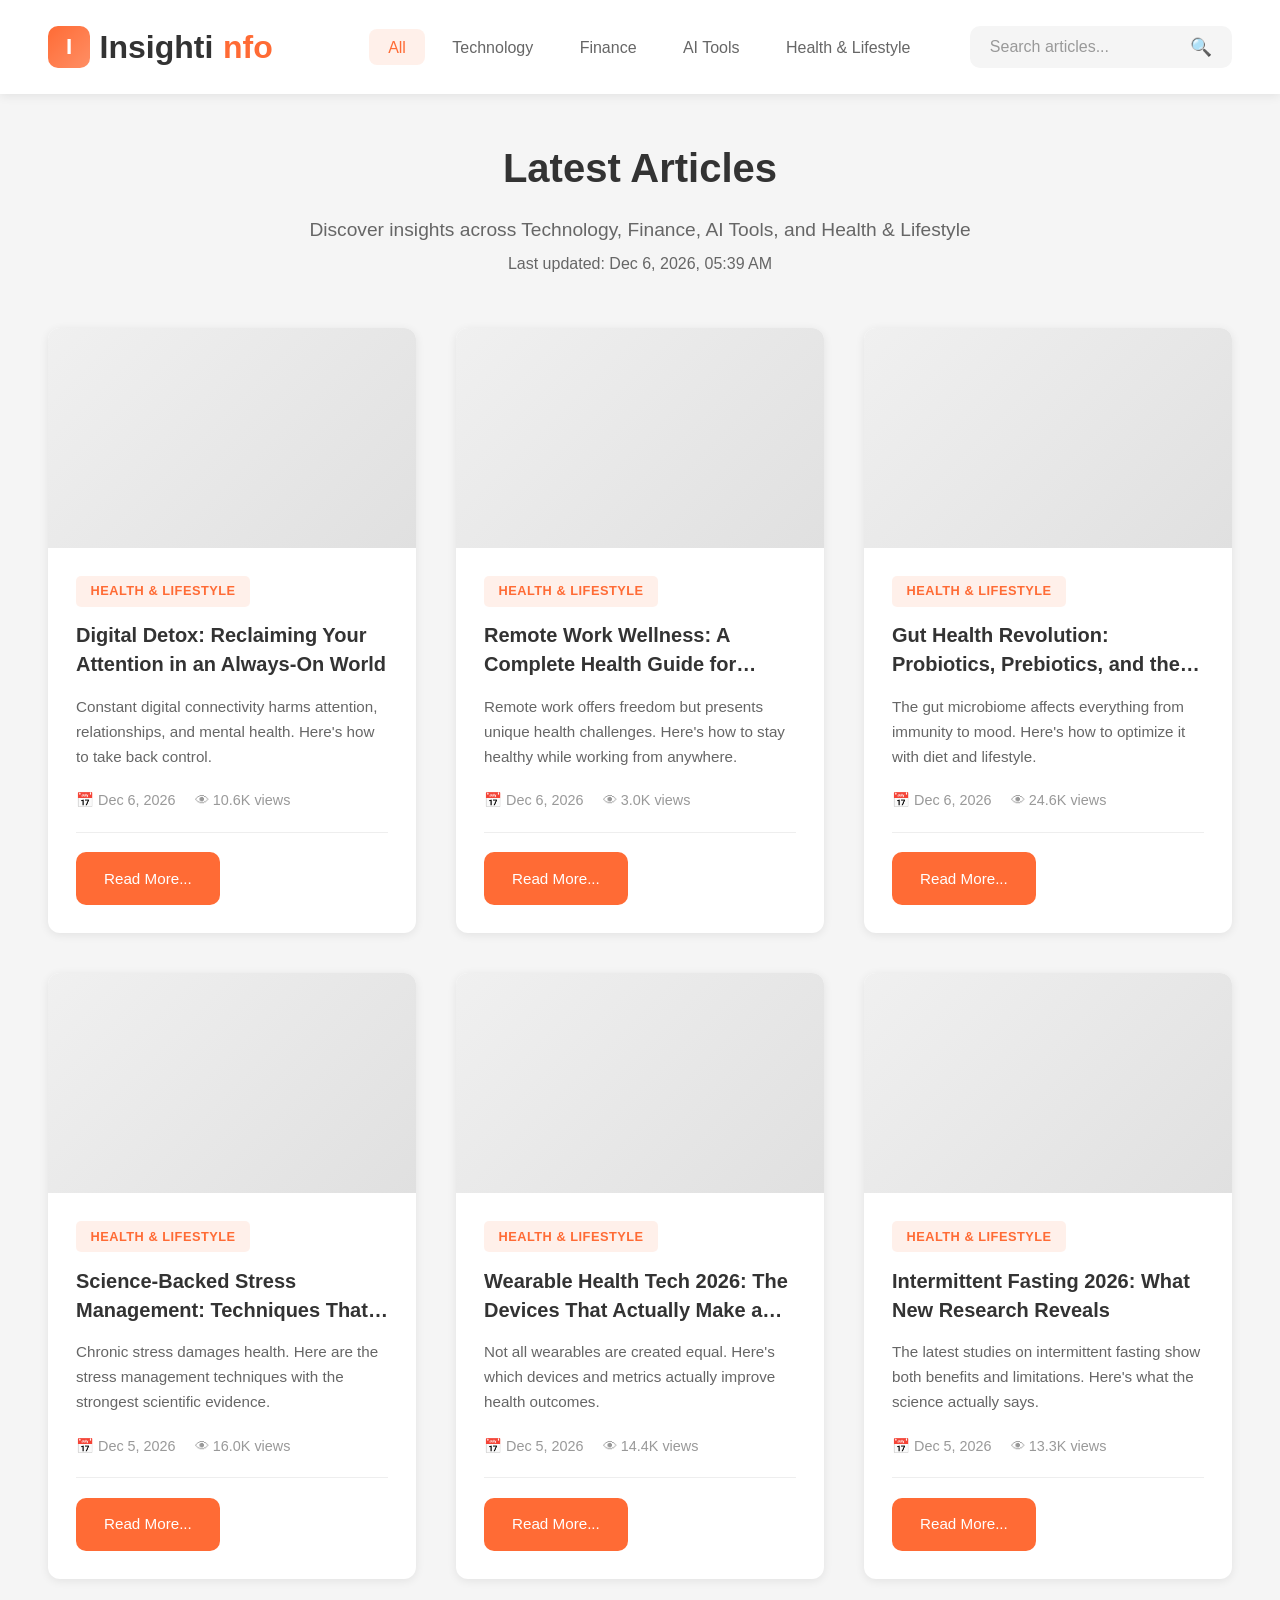
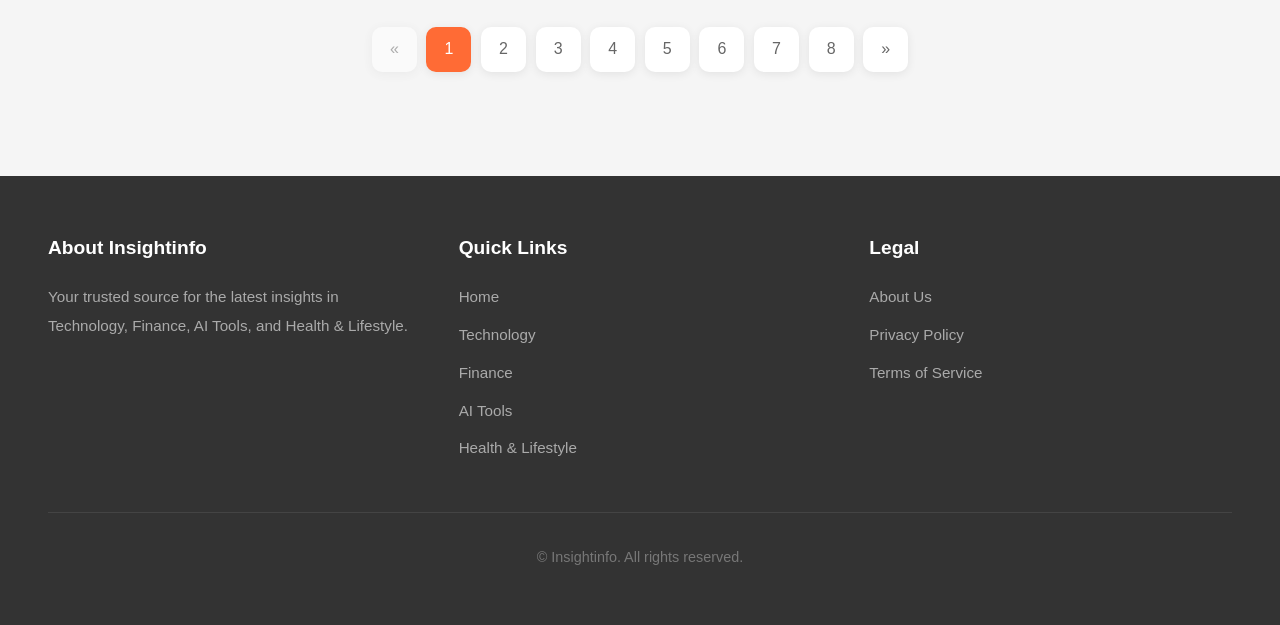
==== index.html @ cbd1d259 "Update category names and fallback image functions Refactor category handling and fallback image log" ====
<!DOCTYPE html>
<html lang="en">
<head>
    <meta charset="UTF-8">
    <meta name="viewport" content="width=device-width, initial-scale=1.0">
    <meta name="description" content="Insightinfo - Your trusted source for Technology, Finance, AI Tools, and Health & Lifestyle news and insights.">
    <title>Insightinfo - Latest Articles & Insights</title>
    <link rel="stylesheet" href="style.css">
    <script src="config-loader.js"></script>
</head>
<body>
    <header class="header">
        <div class="header-content">
            <a href="index.html" class="logo">
                <div class="logo-icon">I</div>
                Insight<span>info</span>
            </a>
            <div class="menu-toggle" onclick="toggleMenu()">
                <span></span><span></span><span></span>
            </div>
            <div class="nav-container" id="navContainer">
                <nav>
                    <ul class="nav">
                        <li><a href="index.html" class="active">All</a></li>
                        <li><a href="category.html?cat=technology">Technology</a></li>
                        <li><a href="category.html?cat=finance">Finance</a></li>
                        <li><a href="category.html?cat=ai-tools">AI Tools</a></li>
                        <li><a href="category.html?cat=health-lifestyle">Health & Lifestyle</a></li>
                    </ul>
                </nav>
                <div class="search-box">
                    <input type="text" placeholder="Search articles..." id="searchInput">
                    <button type="button" id="searchBtn">🔍</button>
                </div>
            </div>
        </div>
    </header>

    <main class="container">
        <div class="page-header">
            <h1>Latest Articles</h1>
            <p>Discover insights across Technology, Finance, AI Tools, and Health & Lifestyle</p>
            <p class="last-updated" id="lastUpdated"></p>
        </div>

        <div id="searchInfo" style="display: none; margin-bottom: 1rem; padding: 0.5rem 1rem; background: #fff3cd; border-radius: 8px;">
            <span id="searchText"></span>
            <button onclick="clearSearch()" style="margin-left: 10px; background: #ff6b35; color: white; border: none; padding: 2px 10px; border-radius: 4px; cursor: pointer;">Clear</button>
        </div>

        <div class="article-grid" id="articleGrid">
            <div class="loading" id="loading"></div>
        </div>

        <div class="pagination" id="pagination"></div>
    </main>

    <footer class="footer">
        <div class="footer-content">
            <div class="footer-section">
                <h4>About Insightinfo</h4>
                <p>Your trusted source for the latest insights in Technology, Finance, AI Tools, and Health & Lifestyle.</p>
            </div>
            <div class="footer-section">
                <h4>Quick Links</h4>
                <ul>
                    <li><a href="index.html">Home</a></li>
                    <li><a href="category.html?cat=technology">Technology</a></li>
                    <li><a href="category.html?cat=finance">Finance</a></li>
                    <li><a href="category.html?cat=ai-tools">AI Tools</a></li>
                    <li><a href="category.html?cat=health-lifestyle">Health & Lifestyle</a></li>
                </ul>
            </div>
            <div class="footer-section">
                <h4>Legal</h4>
                <ul>
                    <li><a href="about.html">About Us</a></li>
                    <li><a href="privacy.html">Privacy Policy</a></li>
                    <li><a href="terms.html">Terms of Service</a></li>
                </ul>
            </div>
        </div>
        <div class="footer-bottom">
            <p>© <script>document.write(new Date().getFullYear())</script> Insightinfo. All rights reserved.</p>
        </div>
    </footer>

    <button class="back-to-top" id="backToTop" onclick="scrollToTop()">↑</button>

    <script>
        var ARTICLES_PER_PAGE = 6;
        var allArticles = [];
        var currentPage = 1;
        var filteredArticles = [];
        var isSearching = false;
        var searchQuery = '';

        var categoryNames = {};
        var defaultFallback = 'https://images.unsplash.com/photo-1518770660439-4636190af475?w=600&h=400&fit=crop';

        var fallbackImages = {
            'technology': 'https://images.unsplash.com/photo-1518770660439-4636190af475?w=600&h=400&fit=crop',
            'finance': 'https://images.unsplash.com/photo-1611974789855-9c2a0a7236a3?w=600&h=400&fit=crop',
            'ai-tools': 'https://images.unsplash.com/photo-1677442136019-21780ecad995?w=600&h=400&fit=crop',
            'health-lifestyle': 'https://images.unsplash.com/photo-1498837167922-ddd27525d352?w=600&h=400&fit=crop'
        };

        function buildCategoryNames(config) {
            var names = {};
            if (config && config.categories) {
                for (var i = 0; i < config.categories.length; i++) {
                    names[config.categories[i].id] = config.categories[i].name;
                }
            } else {
                names = { 'technology': 'Technology', 'finance': 'Finance', 'ai-tools': 'AI Tools', 'health-lifestyle': 'Health & Lifestyle' };
            }
            return names;
        }

        function getFallbackImage(category) {
            return fallbackImages[category] || defaultFallback;
        }

        function generateViews() {
            var views = Math.floor(Math.random() * 25000) + 1000;
            return views >= 1000 ? (views / 1000).toFixed(1) + 'K' : views.toString();
        }

        function generateDate(index) {
            var today = new Date();
            var date = new Date(today);
            date.setDate(date.getDate() - Math.floor(index / 3));
            return date.toLocaleDateString('en-US', { month: 'short', day: 'numeric', year: 'numeric' });
        }

        function updateLastUpdated() {
            var now = new Date();
            var options = { month: 'short', day: 'numeric', year: 'numeric', hour: '2-digit', minute: '2-digit' };
            var el = document.getElementById('lastUpdated');
            if (el) {
                el.innerHTML = '<small>Last updated: ' + now.toLocaleDateString('en-US', options) + '</small>';
            }
        }

        function createArticleCard(article, index) {
            var views = generateViews();
            var date = generateDate(index);
            var fallbackImg = getFallbackImage(article.category);
            var catName = categoryNames[article.category] || article.category;
            
            return '<article class="article-card">' +
                '<div class="card-image"><img src="' + article.image + '" alt="' + article.title + '" loading="lazy" onerror="this.src=\'' + fallbackImg + '\'"></div>' +
                '<div class="card-content">' +
                '<span class="card-category">' + catName + '</span>' +
                '<h3 class="card-title"><a href="article.html?id=' + article.id + '">' + article.title + '</a></h3>' +
                '<p class="card-excerpt">' + article.excerpt + '</p>' +
                '<div class="card-meta"><span>📅 ' + date + '</span><span>👁 ' + views + ' views</span></div>' +
                '<a href="article.html?id=' + article.id + '" class="read-more-btn">Read More...</a>' +
                '</div></article>';
        }

        function renderArticles(articles) {
            var grid = document.getElementById('articleGrid');
            var loading = document.getElementById('loading');
            if (loading) loading.remove();
            if (!grid) return;
            
            if (articles.length === 0) {
                grid.innerHTML = isSearching 
                    ? '<p style="text-align:center;grid-column:1/-1;padding:3rem;color:#666;">No articles found for "' + searchQuery + '".</p>'
                    : '<p style="text-align:center;grid-column:1/-1;padding:3rem;">No articles found.</p>';
                document.getElementById('pagination').innerHTML = '';
                return;
            }
            
            var startIndex = (currentPage - 1) * ARTICLES_PER_PAGE;
            var pageArticles = articles.slice(startIndex, startIndex + ARTICLES_PER_PAGE);
            var html = '';
            for (var i = 0; i < pageArticles.length; i++) {
                html += createArticleCard(pageArticles[i], startIndex + i);
            }
            grid.innerHTML = html;
            renderPagination(articles.length);
        }

        function renderPagination(totalArticles) {
            var totalPages = Math.ceil(totalArticles / ARTICLES_PER_PAGE);
            var pagination = document.getElementById('pagination');
            if (!pagination || totalPages <= 1) { if(pagination) pagination.innerHTML = ''; return; }
            
            var html = '<a href="#" class="' + (currentPage === 1 ? 'disabled' : '') + '" onclick="changePage(' + (currentPage - 1) + ');return false;">«</a>';
            for (var i = 1; i <= totalPages; i++) {
                html += i === currentPage 
                    ? '<a href="#" class="active">' + i + '</a>'
                    : '<a href="#" onclick="changePage(' + i + ');return false;">' + i + '</a>';
            }
            html += '<a href="#" class="' + (currentPage === totalPages ? 'disabled' : '') + '" onclick="changePage(' + (currentPage + 1) + ');return false;">»</a>';
            pagination.innerHTML = html;
        }

        function changePage(page) {
            var totalPages = Math.ceil(filteredArticles.length / ARTICLES_PER_PAGE);
            if (page < 1 || page > totalPages) return;
            currentPage = page;
            renderArticles(filteredArticles);
            window.scrollTo({ top: 0, behavior: 'smooth' });
        }

        function handleSearch() {
            var input = document.getElementById('searchInput');
            var searchInfo = document.getElementById('searchInfo');
            var searchText = document.getElementById('searchText');
            if (!input) return;
            
            var query = input.value.trim();
            searchQuery = query;
            
            if (query === '') { clearSearch(); return; }
            
            isSearching = true;
            currentPage = 1;
            var lowerQuery = query.toLowerCase();
            filteredArticles = allArticles.filter(function(a) {
                var catName = categoryNames[a.category] || a.category;
                return a.title.toLowerCase().indexOf(lowerQuery) !== -1 ||
                       a.excerpt.toLowerCase().indexOf(lowerQuery) !== -1 ||
                       a.category.toLowerCase().indexOf(lowerQuery) !== -1 ||
                       catName.toLowerCase().indexOf(lowerQuery) !== -1;
            });
            
            if (searchInfo && searchText) {
                searchInfo.style.display = 'block';
                searchText.textContent = 'Found ' + filteredArticles.length + ' results for "' + query + '"';
            }
            renderArticles(filteredArticles);
        }

        function clearSearch() {
            var input = document.getElementById('searchInput');
            var searchInfo = document.getElementById('searchInfo');
            isSearching = false;
            searchQuery = '';
            currentPage = 1;
            if (input) input.value = '';
            if (searchInfo) searchInfo.style.display = 'none';
            filteredArticles = allArticles.slice();
            renderArticles(filteredArticles);
        }

        function toggleMenu() {
            var nav = document.getElementById('navContainer');
            if (nav) nav.classList.toggle('active');
        }

        function scrollToTop() { window.scrollTo({ top: 0, behavior: 'smooth' }); }

        function initSearch() {
            var searchInput = document.getElementById('searchInput');
            var searchBtn = document.getElementById('searchBtn');
            if (searchInput) {
                searchInput.addEventListener('keypress', function(e) {
                    if (e.key === 'Enter' || e.keyCode === 13) { e.preventDefault(); handleSearch(); }
                });
            }
            if (searchBtn) {
                searchBtn.addEventListener('click', function(e) { e.preventDefault(); handleSearch(); });
            }
        }

        async function loadArticles() {
            await new Promise(function(resolve) {
                loadSiteConfig(function(config) {
                    if (config) {
                        categoryNames = buildCategoryNames(config);
                    } else {
                        categoryNames = { 'technology': 'Technology', 'finance': 'Finance', 'ai-tools': 'AI Tools', 'health-lifestyle': 'Health & Lifestyle' };
                    }
                    resolve();
                });
            });

            try {
                var response = await fetch('articles-list.json');
                var data = await response.json();
                allArticles = data.articles || [];
                filteredArticles = allArticles.slice();
                filteredArticles.sort(function(a, b) { return b.id - a.id; });
                renderArticles(filteredArticles);
                updateLastUpdated();
                initSearch();
            } catch (error) {
                var grid = document.getElementById('articleGrid');
                if (grid) grid.innerHTML = '<p style="text-align:center;grid-column:1/-1;padding:3rem;color:#999;">Unable to load articles.</p>';
            }
        }

        window.addEventListener('scroll', function() {
            var btn = document.getElementById('backToTop');
            if (btn) btn.classList.toggle('visible', window.pageYOffset > 300);
        });

        document.addEventListener('DOMContentLoaded', loadArticles);
    </script>
</body>
</html>
---- style.css ----
/* ========================================
   Insightinfo - Global Styles (Optimized)
   ======================================== */

/* CSS Reset & Base */
* {
    margin: 0;
    padding: 0;
    box-sizing: border-box;
}

:root {
    --primary-color: #ff6b35;
    --primary-hover: #e85a2a;
    --text-dark: #333333;
    --text-medium: #666666;
    --text-light: #999999;
    --bg-light: #f5f5f5;
    --white: #ffffff;
    --shadow: 0 2px 10px rgba(0, 0, 0, 0.08);
    --shadow-hover: 0 4px 20px rgba(0, 0, 0, 0.12);
    --border-radius: 12px;
    --transition: all 0.3s ease;
}

html {
    font-size: 16px;
    scroll-behavior: smooth;
}

body {
    font-family: -apple-system, BlinkMacSystemFont, 'Segoe UI', Roboto, Oxygen, Ubuntu, Cantarell, sans-serif;
    line-height: 1.7;
    color: var(--text-dark);
    background-color: var(--bg-light);
    min-height: 100vh;
    font-size: 1rem;
}

/* ========================================
   Header & Navigation
   ======================================== */
.header {
    background: var(--white);
    box-shadow: var(--shadow);
    position: sticky;
    top: 0;
    z-index: 1000;
}

.header-content {
    max-width: 1400px;
    margin: 0 auto;
    padding: 1.25rem 3rem;
    display: flex;
    justify-content: space-between;
    align-items: center;
    flex-wrap: wrap;
    gap: 1rem;
}

.logo {
    font-size: 2rem;
    font-weight: 700;
    color: var(--text-dark);
    text-decoration: none;
    display: flex;
    align-items: center;
    gap: 0.6rem;
}

.logo span {
    color: var(--primary-color);
}

.logo-icon {
    width: 42px;
    height: 42px;
    background: linear-gradient(135deg, var(--primary-color), #ff8f65);
    border-radius: 10px;
    display: flex;
    align-items: center;
    justify-content: center;
    color: white;
    font-weight: bold;
    font-size: 1.4rem;
}

.nav-container {
    display: flex;
    align-items: center;
    gap: 2.5rem;
    flex-wrap: wrap;
}

.nav {
    display: flex;
    gap: 0.5rem;
    list-style: none;
}

.nav a {
    text-decoration: none;
    color: var(--text-medium);
    padding: 0.6rem 1.2rem;
    border-radius: 8px;
    transition: var(--transition);
    font-weight: 500;
    font-size: 1rem;
}

.nav a:hover,
.nav a.active {
    color: var(--primary-color);
    background: rgba(255, 107, 53, 0.1);
}

.search-box {
    display: flex;
    align-items: center;
    background: var(--bg-light);
    border-radius: 10px;
    padding: 0.6rem 1.2rem;
    border: 1px solid transparent;
    transition: var(--transition);
}

.search-box:focus-within {
    border-color: var(--primary-color);
    background: var(--white);
}

.search-box input {
    border: none;
    background: transparent;
    outline: none;
    width: 200px;
    font-size: 1rem;
    color: var(--text-dark);
}

.search-box input::placeholder {
    color: var(--text-light);
}

.search-box button {
    background: none;
    border: none;
    cursor: pointer;
    color: var(--text-light);
    font-size: 1.1rem;
    transition: var(--transition);
}

.search-box button:hover {
    color: var(--primary-color);
}

/* Mobile Menu Toggle */
.menu-toggle {
    display: none;
    flex-direction: column;
    gap: 5px;
    cursor: pointer;
    padding: 0.5rem;
}

.menu-toggle span {
    width: 28px;
    height: 3px;
    background: var(--text-dark);
    border-radius: 2px;
    transition: var(--transition);
}

/* ========================================
   Main Content Container
   ======================================== */
.container {
    max-width: 1400px;
    margin: 0 auto;
    padding: 2.5rem 3rem;
}

.page-header {
    text-align: center;
    margin-bottom: 3rem;
}

.page-header h1 {
    font-size: 2.5rem;
    color: var(--text-dark);
    margin-bottom: 0.75rem;
}

.page-header p {
    color: var(--text-medium);
    font-size: 1.2rem;
}

/* ========================================
   Article Grid Layout
   ======================================== */
.article-grid {
    display: grid;
    grid-template-columns: repeat(3, 1fr);
    gap: 2.5rem;
}

.article-card {
    background: var(--white);
    border-radius: var(--border-radius);
    box-shadow: var(--shadow);
    overflow: hidden;
    transition: var(--transition);
    display: flex;
    flex-direction: column;
}

.article-card:hover {
    transform: translateY(-8px);
    box-shadow: var(--shadow-hover);
}

.card-image {
    width: 100%;
    height: 220px;
    object-fit: cover;
    background: linear-gradient(135deg, #f0f0f0, #e0e0e0);
    display: flex;
    align-items: center;
    justify-content: center;
    color: var(--text-light);
    font-size: 3rem;
    overflow: hidden;
}

.card-image img {
    width: 100%;
    height: 100%;
    object-fit: cover;
    transition: transform 0.3s ease;
}

.article-card:hover .card-image img {
    transform: scale(1.05);
}

.card-content {
    padding: 1.75rem;
    flex: 1;
    display: flex;
    flex-direction: column;
}

.card-category {
    display: inline-block;
    background: rgba(255, 107, 53, 0.1);
    color: var(--primary-color);
    padding: 0.3rem 0.9rem;
    border-radius: 5px;
    font-size: 0.8rem;
    font-weight: 600;
    text-transform: uppercase;
    letter-spacing: 0.5px;
    margin-bottom: 0.9rem;
    width: fit-content;
}

.card-title {
    font-size: 1.25rem;
    font-weight: 600;
    color: var(--text-dark);
    margin-bottom: 0.9rem;
    line-height: 1.45;
    display: -webkit-box;
    -webkit-line-clamp: 2;
    -webkit-box-orient: vertical;
    overflow: hidden;
}

.card-title a {
    text-decoration: none;
    color: inherit;
    transition: var(--transition);
}

.card-title a:hover {
    color: var(--primary-color);
}

.card-excerpt {
    color: var(--text-medium);
    font-size: 0.95rem;
    line-height: 1.65;
    margin-bottom: 1.2rem;
    display: -webkit-box;
    -webkit-line-clamp: 3;
    -webkit-box-orient: vertical;
    overflow: hidden;
    flex: 1;
}

.card-meta {
    display: flex;
    align-items: center;
    gap: 1.2rem;
    font-size: 0.9rem;
    color: var(--text-light);
    margin-bottom: 1.2rem;
    padding-bottom: 1.2rem;
    border-bottom: 1px solid #eee;
}

.card-meta span {
    display: flex;
    align-items: center;
    gap: 0.35rem;
}

.read-more-btn {
    display: inline-flex;
    align-items: center;
    justify-content: center;
    background: var(--primary-color);
    color: var(--white);
    text-decoration: none;
    padding: 0.85rem 1.75rem;
    border-radius: 10px;
    font-weight: 500;
    font-size: 0.95rem;
    transition: var(--transition);
    width: fit-content;
    margin-top: auto;
}

.read-more-btn:hover {
    background: var(--primary-hover);
    transform: translateY(-3px);
    box-shadow: 0 4px 12px rgba(255, 107, 53, 0.3);
}

/* ========================================
   Category Page Filter
   ======================================== */
.category-filter {
    display: flex;
    justify-content: center;
    gap: 1rem;
    margin-bottom: 2.5rem;
    flex-wrap: wrap;
}

.filter-btn {
    background: var(--white);
    border: 2px solid #eee;
    color: var(--text-medium);
    padding: 0.7rem 1.75rem;
    border-radius: 30px;
    cursor: pointer;
    font-size: 1rem;
    font-weight: 500;
    transition: var(--transition);
}

.filter-btn:hover,
.filter-btn.active {
    border-color: var(--primary-color);
    color: var(--primary-color);
    background: rgba(255, 107, 53, 0.05);
}

/* ========================================
   Article Detail Page
   ======================================== */
.article-detail {
    background: var(--white);
    border-radius: var(--border-radius);
    box-shadow: var(--shadow);
    overflow: hidden;
}

.article-hero {
    width: 100%;
    height: 450px;
    object-fit: cover;
    background: linear-gradient(135deg, #f0f0f0, #e0e0e0);
    display: flex;
    align-items: center;
    justify-content: center;
}

.article-hero img {
    width: 100%;
    height: 100%;
    object-fit: cover;
}

.article-body {
    padding: 3.5rem;
    max-width: 900px;
    margin: 0 auto;
}

.article-header {
    margin-bottom: 2.5rem;
}

.article-header .card-category {
    margin-bottom: 1.2rem;
}

.article-header h1 {
    font-size: 2.5rem;
    color: var(--text-dark);
    line-height: 1.3;
    margin-bottom: 1.2rem;
}

.article-meta {
    display: flex;
    align-items: center;
    gap: 2rem;
    color: var(--text-light);
    font-size: 1rem;
    padding-bottom: 1.5rem;
    border-bottom: 1px solid #eee;
    flex-wrap: wrap;
}

.article-meta span {
    display: flex;
    align-items: center;
    gap: 0.5rem;
}

.article-content {
    font-size: 1.15rem;
    line-height: 1.9;
    color: var(--text-medium);
}

.article-content h2 {
    color: var(--text-dark);
    font-size: 1.75rem;
    margin: 2.5rem 0 1.2rem;
}

.article-content h3 {
    color: var(--text-dark);
    font-size: 1.4rem;
    margin: 2rem 0 1rem;
}

.article-content p {
    margin-bottom: 1.5rem;
}

.article-content ul,
.article-content ol {
    margin: 1.5rem 0;
    padding-left: 2rem;
}

.article-content li {
    margin-bottom: 0.8rem;
}

.article-content blockquote {
    border-left: 4px solid var(--primary-color);
    padding-left: 1.5rem;
    margin: 2rem 0;
    font-style: italic;
    color: var(--text-medium);
    font-size: 1.1rem;
}

.article-tags {
    display: flex;
    gap: 0.6rem;
    margin-top: 2.5rem;
    flex-wrap: wrap;
}

.tag {
    background: var(--bg-light);
    color: var(--text-medium);
    padding: 0.5rem 1.2rem;
    border-radius: 25px;
    font-size: 0.9rem;
    text-decoration: none;
    transition: var(--transition);
}

.tag:hover {
    background: var(--primary-color);
    color: var(--white);
}

.share-section {
    margin-top: 2.5rem;
    padding-top: 2.5rem;
    border-top: 1px solid #eee;
}

.share-section h4 {
    margin-bottom: 1.2rem;
    color: var(--text-dark);
    font-size: 1.1rem;
}

.share-buttons {
    display: flex;
    gap: 1rem;
    flex-wrap: wrap;
}

.share-btn {
    padding: 0.7rem 1.4rem;
    border-radius: 8px;
    text-decoration: none;
    font-size: 0.95rem;
    font-weight: 500;
    transition: var(--transition);
}

.share-btn.twitter {
    background: #1da1f2;
    color: white;
}
.share-btn.facebook {
    background: #4267b2;
    color: white;
}
.share-btn.linkedin {
    background: #0077b5;
    color: white;
}

.share-btn:hover {
    opacity: 0.9;
    transform: translateY(-3px);
}

/* ========================================
   Static Pages (About, Privacy)
   ======================================== */
.static-content {
    background: var(--white);
    border-radius: var(--border-radius);
    box-shadow: var(--shadow);
    padding: 3.5rem;
    max-width: 900px;
    margin: 0 auto;
}

.static-content h1 {
    font-size: 2.25rem;
    color: var(--text-dark);
    margin-bottom: 1.75rem;
    padding-bottom: 1.2rem;
    border-bottom: 3px solid var(--primary-color);
}

.static-content h2 {
    font-size: 1.5rem;
    color: var(--text-dark);
    margin: 2.5rem 0 1.2rem;
}

.static-content h3 {
    font-size: 1.25rem;
    color: var(--text-dark);
    margin: 2rem 0 1rem;
}

.static-content p {
    color: var(--text-medium);
    margin-bottom: 1.2rem;
    line-height: 1.85;
    font-size: 1.05rem;
}

.static-content ul,
.static-content ol {
    color: var(--text-medium);
    margin: 1.2rem 0;
    padding-left: 2rem;
}

.static-content li {
    margin-bottom: 0.6rem;
    line-height: 1.7;
}

.static-content a {
    color: var(--primary-color);
    text-decoration: none;
}

.static-content a:hover {
    text-decoration: underline;
}

/* ========================================
   Footer
   ======================================== */
.footer {
    background: var(--text-dark);
    color: var(--white);
    padding: 3.5rem 3rem;
    margin-top: 4rem;
}

.footer-content {
    max-width: 1400px;
    margin: 0 auto;
    display: grid;
    grid-template-columns: repeat(3, 1fr);
    gap: 3rem;
}

.footer-section h4 {
    font-size: 1.2rem;
    margin-bottom: 1.2rem;
    color: var(--white);
}

.footer-section p,
.footer-section a {
    color: #aaa;
    font-size: 0.95rem;
    line-height: 1.85;
    text-decoration: none;
}

.footer-section a:hover {
    color: var(--primary-color);
}

.footer-section ul {
    list-style: none;
}

.footer-section ul li {
    margin-bottom: 0.6rem;
}

.footer-bottom {
    max-width: 1400px;
    margin: 2.5rem auto 0;
    padding-top: 2rem;
    border-top: 1px solid #444;
    text-align: center;
    color: #777;
    font-size: 0.9rem;
}

/* ========================================
   Pagination
   ======================================== */
.pagination {
    display: flex;
    justify-content: center;
    align-items: center;
    gap: 0.6rem;
    margin-top: 3rem;
}

.pagination a {
    display: flex;
    align-items: center;
    justify-content: center;
    width: 45px;
    height: 45px;
    border-radius: 10px;
    background: var(--white);
    color: var(--text-medium);
    text-decoration: none;
    font-weight: 500;
    transition: var(--transition);
    box-shadow: var(--shadow);
    font-size: 1rem;
}

.pagination a:hover,
.pagination a.active {
    background: var(--primary-color);
    color: var(--white);
}

.pagination a.disabled {
    opacity: 0.5;
    cursor: not-allowed;
}

/* ========================================
   Back to Top Button
   ======================================== */
.back-to-top {
    position: fixed;
    bottom: 2.5rem;
    right: 2.5rem;
    width: 55px;
    height: 55px;
    background: var(--primary-color);
    color: white;
    border: none;
    border-radius: 50%;
    cursor: pointer;
    font-size: 1.6rem;
    display: flex;
    align-items: center;
    justify-content: center;
    box-shadow: var(--shadow-hover);
    transition: var(--transition);
    opacity: 0;
    visibility: hidden;
    z-index: 999;
}

.back-to-top.visible {
    opacity: 1;
    visibility: visible;
}

.back-to-top:hover {
    background: var(--primary-hover);
    transform: translateY(-3px);
}

/* ========================================
   Responsive Design - Large Screens
   ======================================== */
@media (min-width: 1600px) {
    .container,
    .header-content,
    .footer-content {
        max-width: 1600px;
    }
    
    .article-grid {
        gap: 3rem;
    }
    
    .page-header h1 {
        font-size: 3rem;
    }
}

/* ========================================
   Responsive Design - Tablet
   ======================================== */
@media (max-width: 1200px) {
    .container {
        padding: 2rem;
    }
    
    .header-content {
        padding: 1rem 2rem;
    }
    
    .article-grid {
        grid-template-columns: repeat(2, 1fr);
        gap: 2rem;
    }
    
    .footer-content {
        grid-template-columns: repeat(2, 1fr);
    }
}

/* ========================================
   Responsive Design - Mobile
   ======================================== */
@media (max-width: 768px) {
    html {
        font-size: 15px;
    }
    
    .header-content {
        padding: 1rem 1.25rem;
    }
    
    .menu-toggle {
        display: flex;
    }
    
    .nav-container {
        display: none;
        width: 100%;
        flex-direction: column;
        gap: 1rem;
        padding-top: 1rem;
    }
    
    .nav-container.active {
        display: flex;
    }
    
    .nav {
        flex-direction: column;
        width: 100%;
    }
    
    .nav a {
        padding: 0.8rem 1rem;
        text-align: center;
        border-bottom: 1px solid #eee;
    }
    
    .search-box {
        width: 100%;
    }
    
    .search-box input {
        width: 100%;
    }
    
    .container {
        padding: 1.5rem 1.25rem;
    }
    
    .article-grid {
        grid-template-columns: 1fr;
        gap: 1.75rem;
    }
    
    .page-header {
        margin-bottom: 2rem;
    }
    
    .page-header h1 {
        font-size: 2rem;
    }
    
    .page-header p {
        font-size: 1rem;
    }
    
    .card-image {
        height: 200px;
    }
    
    .card-content {
        padding: 1.5rem;
    }
    
    .card-title {
        font-size: 1.15rem;
    }
    
    .article-hero {
        height: 280px;
    }
    
    .article-body {
        padding: 2rem 1.5rem;
    }
    
    .article-header h1 {
        font-size: 1.75rem;
    }
    
    .article-meta {
        flex-wrap: wrap;
        gap: 1rem;
        font-size: 0.9rem;
    }
    
    .article-content {
        font-size: 1rem;
    }
    
    .article-content h2 {
        font-size: 1.4rem;
    }
    
    .footer {
        padding: 2.5rem 1.5rem;
    }
    
    .footer-content {
        grid-template-columns: 1fr;
        text-align: center;
        gap: 2rem;
    }
    
    .footer-section ul {
        padding: 0;
    }
    
    .static-content {
        padding: 2rem 1.5rem;
    }
    
    .static-content h1 {
        font-size: 1.75rem;
    }
    
    .static-content h2 {
        font-size: 1.3rem;
    }
    
    .category-filter {
        gap: 0.6rem;
    }
    
    .filter-btn {
        padding: 0.5rem 1.2rem;
        font-size: 0.9rem;
    }
    
    .pagination {
        gap: 0.4rem;
    }
    
    .pagination a {
        width: 40px;
        height: 40px;
        font-size: 0.9rem;
    }
    
    .back-to-top {
        bottom: 1.5rem;
        right: 1.5rem;
        width: 48px;
        height: 48px;
        font-size: 1.4rem;
    }
}

/* ========================================
   Responsive Design - Small Mobile
   ======================================== */
@media (max-width: 480px) {
    html {
        font-size: 14px;
    }
    
    .logo {
        font-size: 1.6rem;
    }
    
    .logo-icon {
        width: 36px;
        height: 36px;
        font-size: 1.2rem;
    }
    
    .container {
        padding: 1.25rem 1rem;
    }
    
    .page-header h1 {
        font-size: 1.75rem;
    }
    
    .card-image {
        height: 180px;
    }
    
    .card-content {
        padding: 1.25rem;
    }
    
    .card-title {
        font-size: 1.05rem;
    }
    
    .card-excerpt {
        font-size: 0.9rem;
    }
    
    .read-more-btn {
        padding: 0.7rem 1.4rem;
        font-size: 0.9rem;
    }
    
    .article-hero {
        height: 220px;
    }
    
    .article-body {
        padding: 1.5rem 1.25rem;
    }
    
    .article-header h1 {
        font-size: 1.5rem;
    }
    
    .article-content {
        font-size: 0.95rem;
    }
    
    .share-buttons {
        flex-direction: column;
    }
    
    .share-btn {
        text-align: center;
    }
}

/* ========================================
   Utility Classes
   ======================================== */
.text-center {
    text-align: center;
}

.mb-1 { margin-bottom: 0.5rem; }
.mb-2 { margin-bottom: 1rem; }
.mb-3 { margin-bottom: 1.5rem; }
.mb-4 { margin-bottom: 2rem; }

.loading {
    display: flex;
    justify-content: center;
    align-items: center;
    padding: 3rem;
}

.loading::after {
    content: '';
    width: 45px;
    height: 45px;
    border: 3px solid #eee;
    border-top-color: var(--primary-color);
    border-radius: 50%;
    animation: spin 1s linear infinite;
}

@keyframes spin {
    to { transform: rotate(360deg); }
}

/* ========================================
   Print Styles
   ======================================== */
@media print {
    .header,
    .footer,
    .back-to-top,
    .share-section,
    .pagination {
        display: none;
    }
    
    body {
        background: white;
        font-size: 12pt;
    }
    
    .container {
        max-width: 100%;
        padding: 0;
    }
    
    .article-card {
        box-shadow: none;
        break-inside: avoid;
    }
}
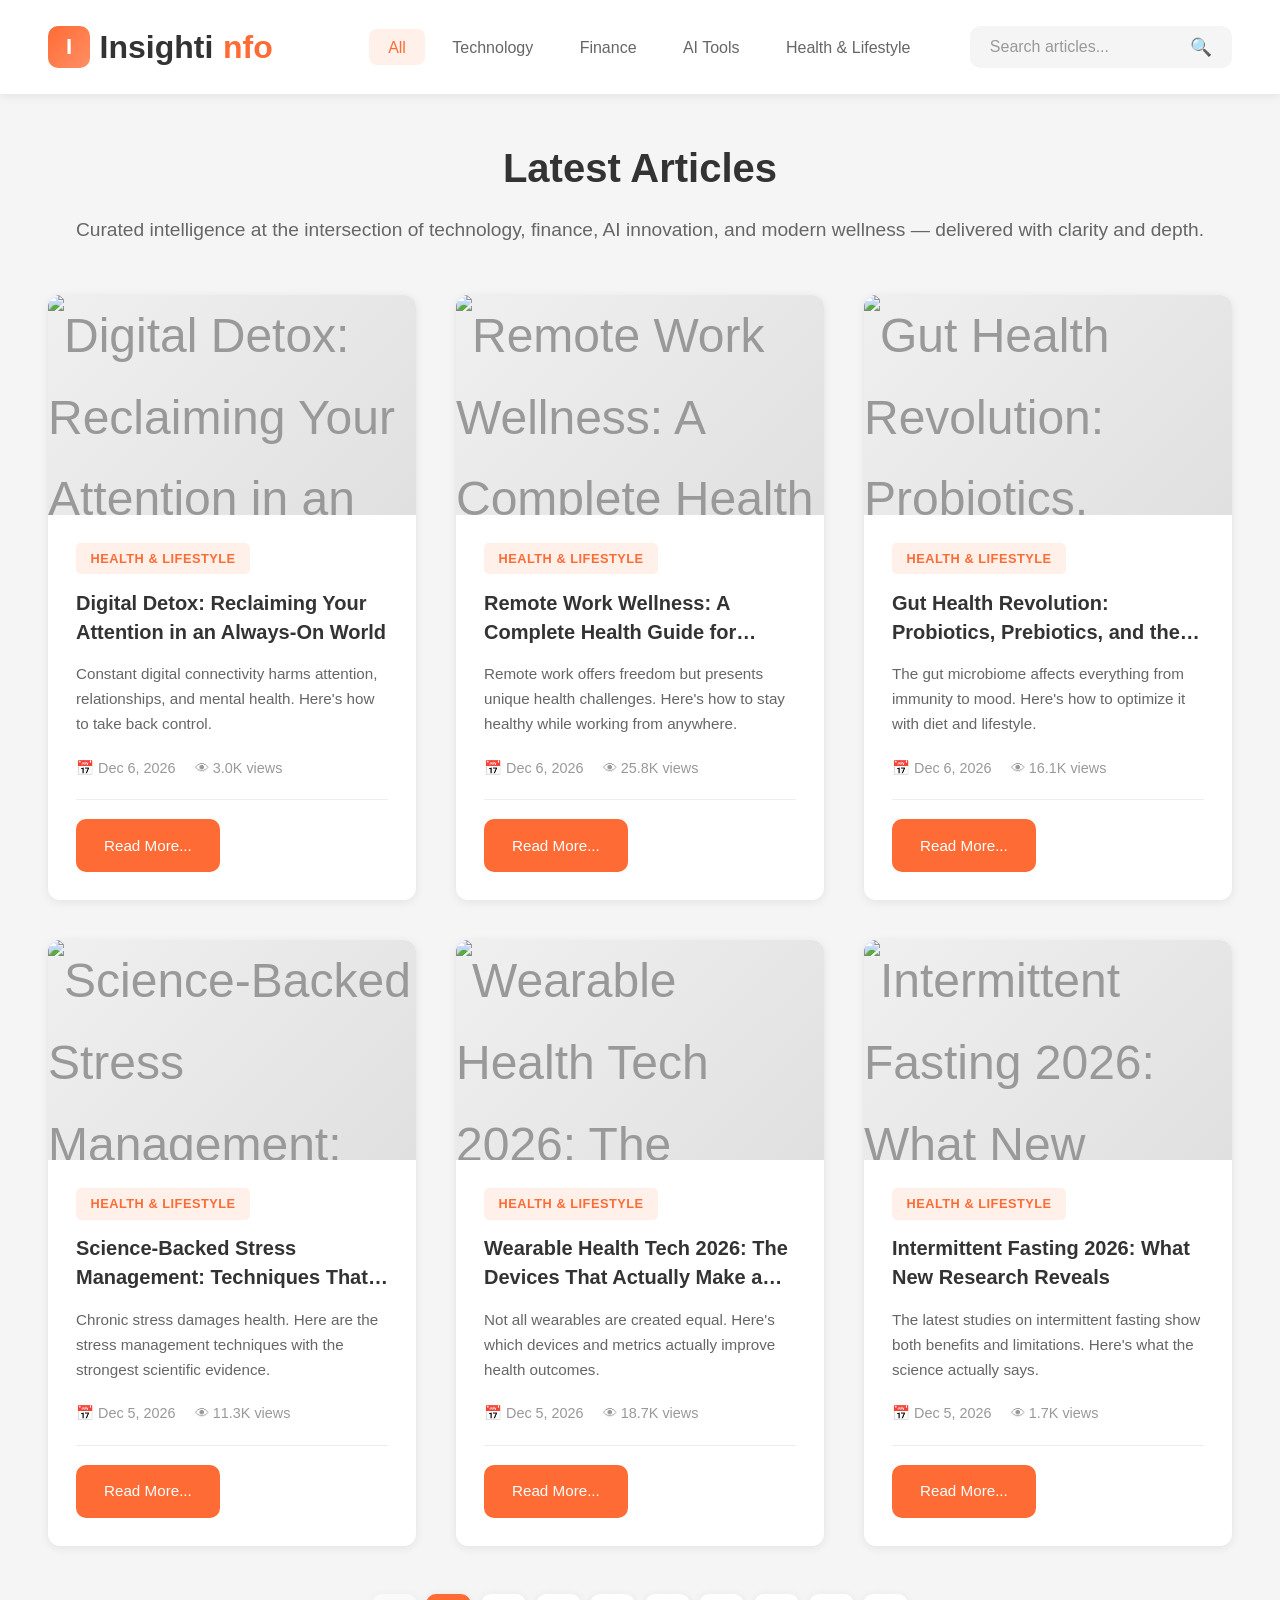
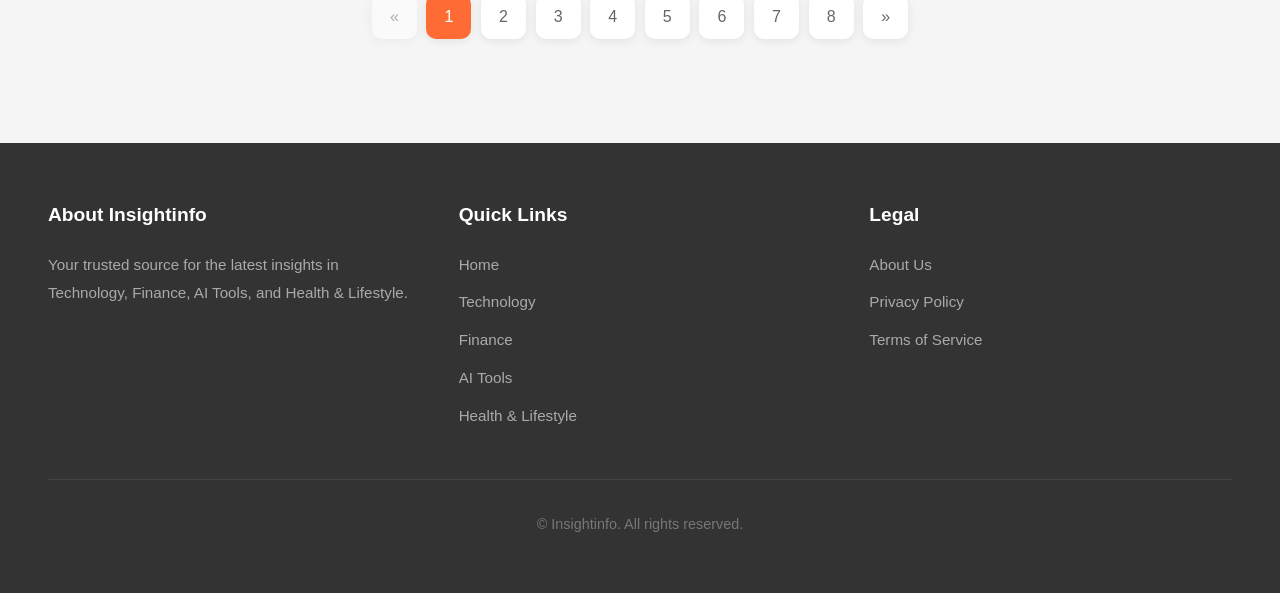
==== commit cbf26492: "Revise latest articles description and remove last updated Updated the description of the latest art" ====
--- a/index.html
+++ b/index.html
@@ -39,8 +39,7 @@
     <main class="container">
         <div class="page-header">
             <h1>Latest Articles</h1>
-            <p>Discover insights across Technology, Finance, AI Tools, and Health & Lifestyle</p>
-            <p class="last-updated" id="lastUpdated"></p>
+            <p>Curated intelligence at the intersection of technology, finance, AI innovation, and modern wellness — delivered with clarity and depth.</p>
         </div>
 
         <div id="searchInfo" style="display: none; margin-bottom: 1rem; padding: 0.5rem 1rem; background: #fff3cd; border-radius: 8px;">
@@ -131,15 +130,6 @@
             var date = new Date(today);
             date.setDate(date.getDate() - Math.floor(index / 3));
             return date.toLocaleDateString('en-US', { month: 'short', day: 'numeric', year: 'numeric' });
-        }
-
-        function updateLastUpdated() {
-            var now = new Date();
-            var options = { month: 'short', day: 'numeric', year: 'numeric', hour: '2-digit', minute: '2-digit' };
-            var el = document.getElementById('lastUpdated');
-            if (el) {
-                el.innerHTML = '<small>Last updated: ' + now.toLocaleDateString('en-US', options) + '</small>';
-            }
         }
 
         function createArticleCard(article, index) {
@@ -286,7 +276,6 @@
                 filteredArticles = allArticles.slice();
                 filteredArticles.sort(function(a, b) { return b.id - a.id; });
                 renderArticles(filteredArticles);
-                updateLastUpdated();
                 initSearch();
             } catch (error) {
                 var grid = document.getElementById('articleGrid');
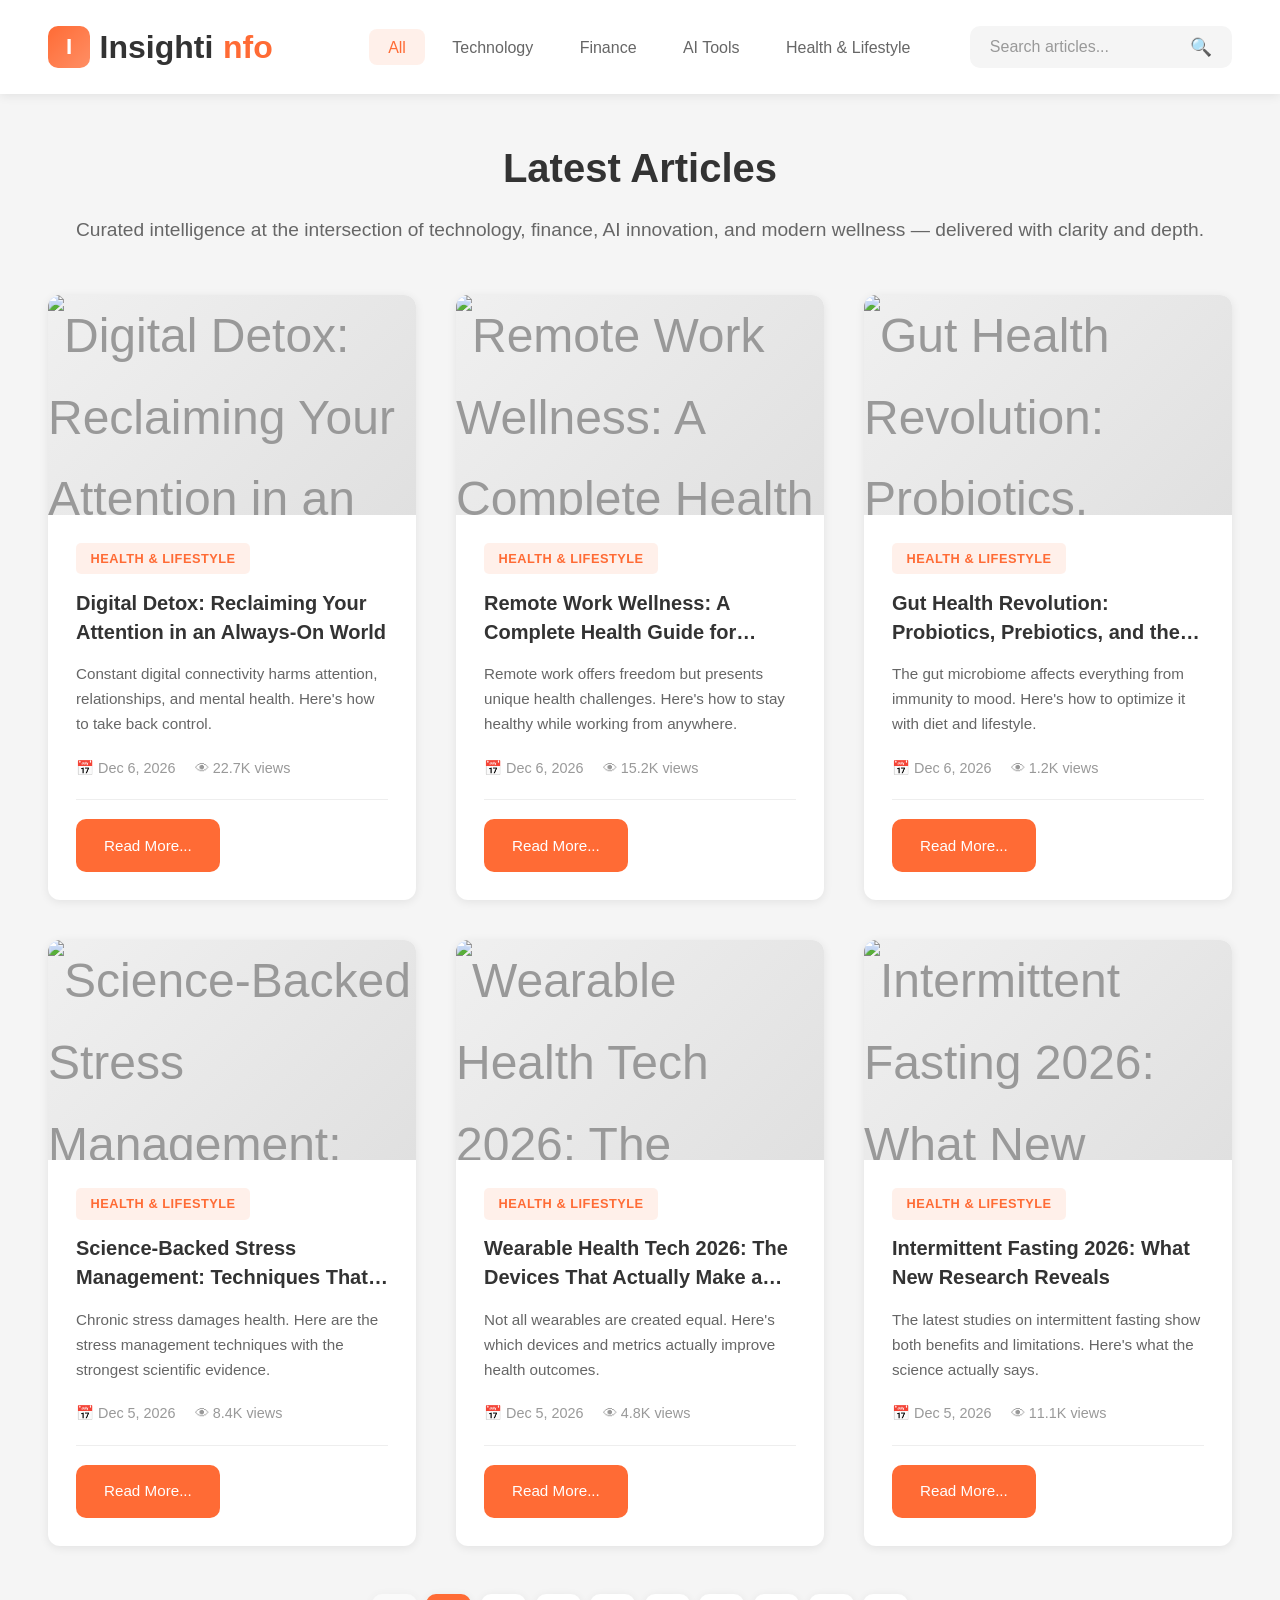
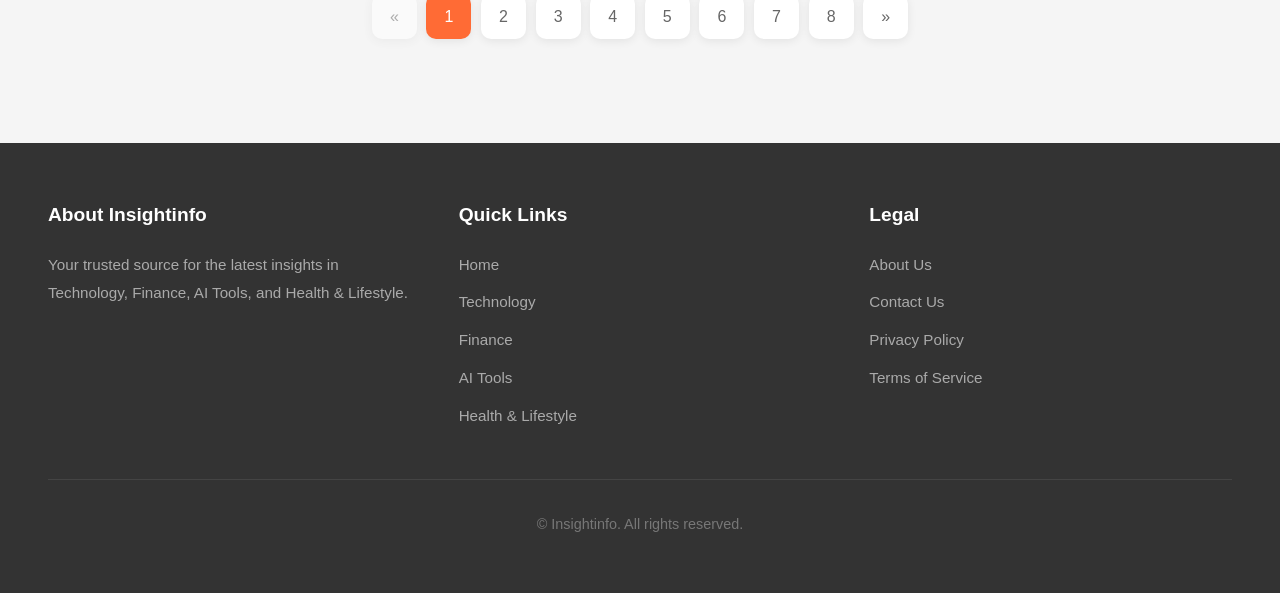
==== commit 3aeb3ca7: "Add 'Contact Us' link to footer section" ====
--- a/index.html
+++ b/index.html
@@ -74,6 +74,7 @@
                 <h4>Legal</h4>
                 <ul>
                     <li><a href="about.html">About Us</a></li>
+                    <li><a href="contact.html">Contact Us</a></li>
                     <li><a href="privacy.html">Privacy Policy</a></li>
                     <li><a href="terms.html">Terms of Service</a></li>
                 </ul>
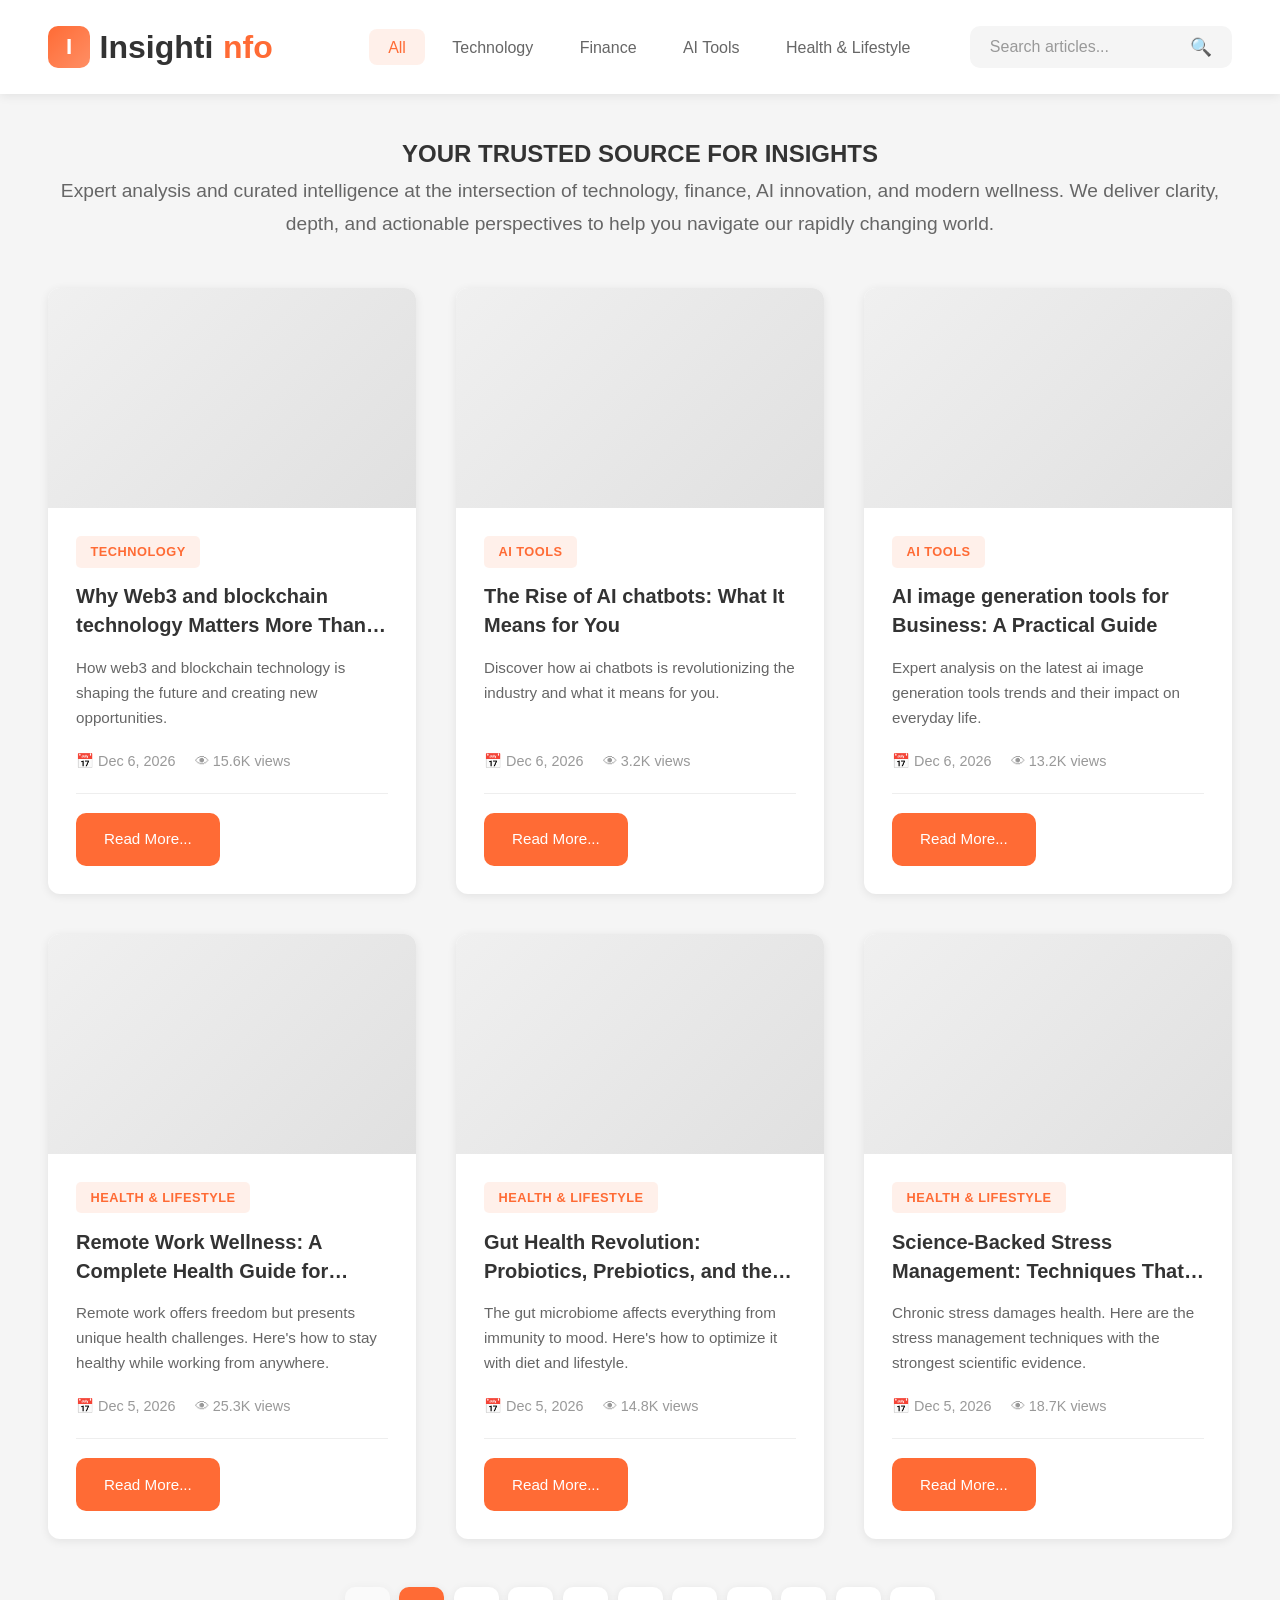
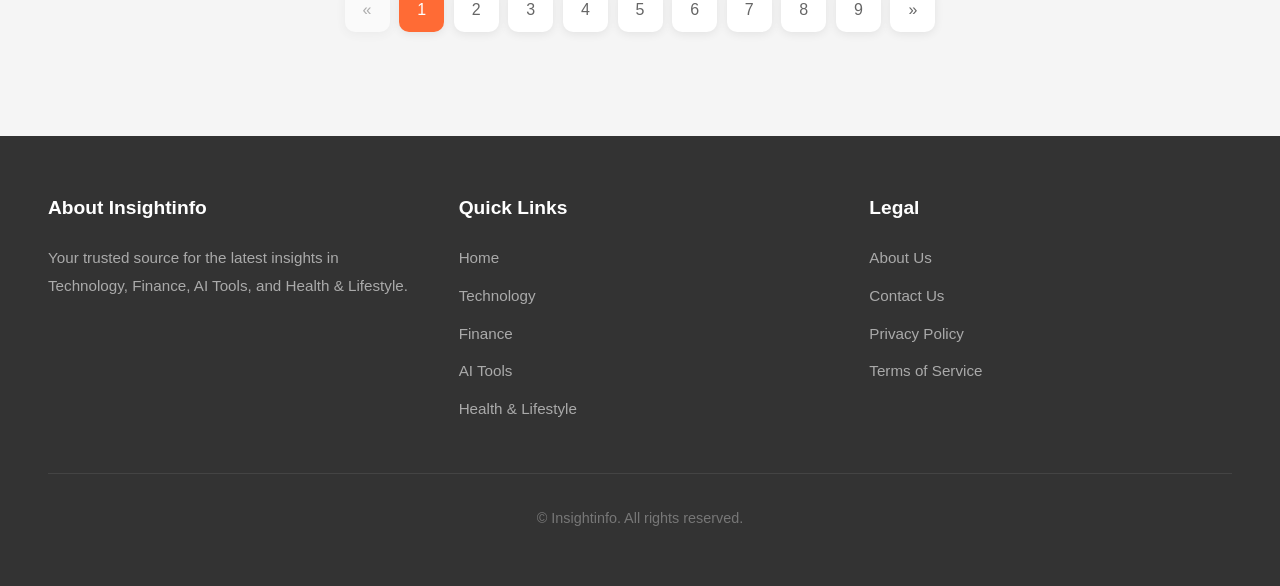
==== commit f0332d00: "Revise header content and enhance image fallback logic Updated header section with a new tagline and" ====
--- a/index.html
+++ b/index.html
@@ -38,8 +38,8 @@
 
     <main class="container">
         <div class="page-header">
-            <h1>Latest Articles</h1>
-            <p>Curated intelligence at the intersection of technology, finance, AI innovation, and modern wellness — delivered with clarity and depth.</p>
+            <h2 class="site-tagline">YOUR TRUSTED SOURCE FOR INSIGHTS</h2>
+            <p class="site-description">Expert analysis and curated intelligence at the intersection of technology, finance, AI innovation, and modern wellness. We deliver clarity, depth, and actionable perspectives to help you navigate our rapidly changing world.</p>
         </div>
 
         <div id="searchInfo" style="display: none; margin-bottom: 1rem; padding: 0.5rem 1rem; background: #fff3cd; border-radius: 8px;">
@@ -98,6 +98,7 @@
         var categoryNames = {};
         var defaultFallback = 'https://images.unsplash.com/photo-1518770660439-4636190af475?w=600&h=400&fit=crop';
 
+        // 备用图片
         var fallbackImages = {
             'technology': 'https://images.unsplash.com/photo-1518770660439-4636190af475?w=600&h=400&fit=crop',
             'finance': 'https://images.unsplash.com/photo-1611974789855-9c2a0a7236a3?w=600&h=400&fit=crop',
@@ -259,6 +260,7 @@
         }
 
         async function loadArticles() {
+            // Load config first
             await new Promise(function(resolve) {
                 loadSiteConfig(function(config) {
                     if (config) {
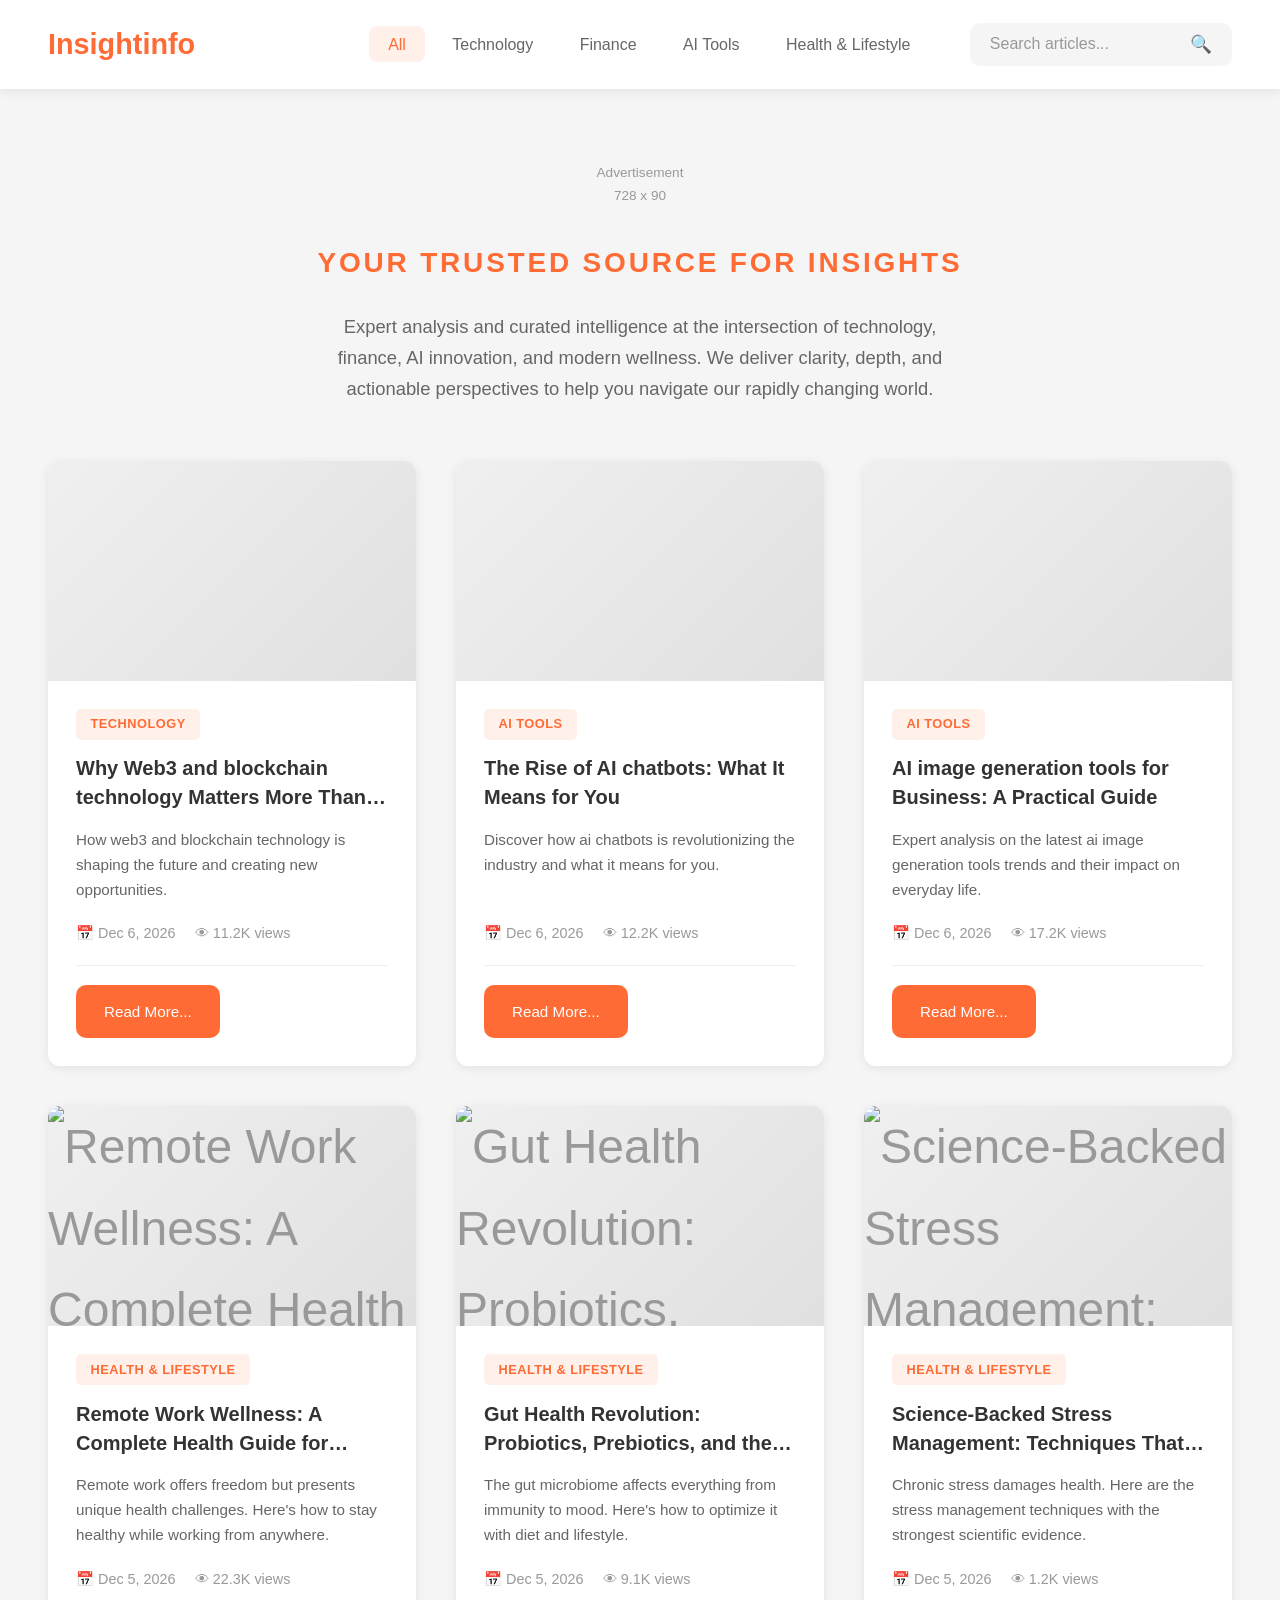
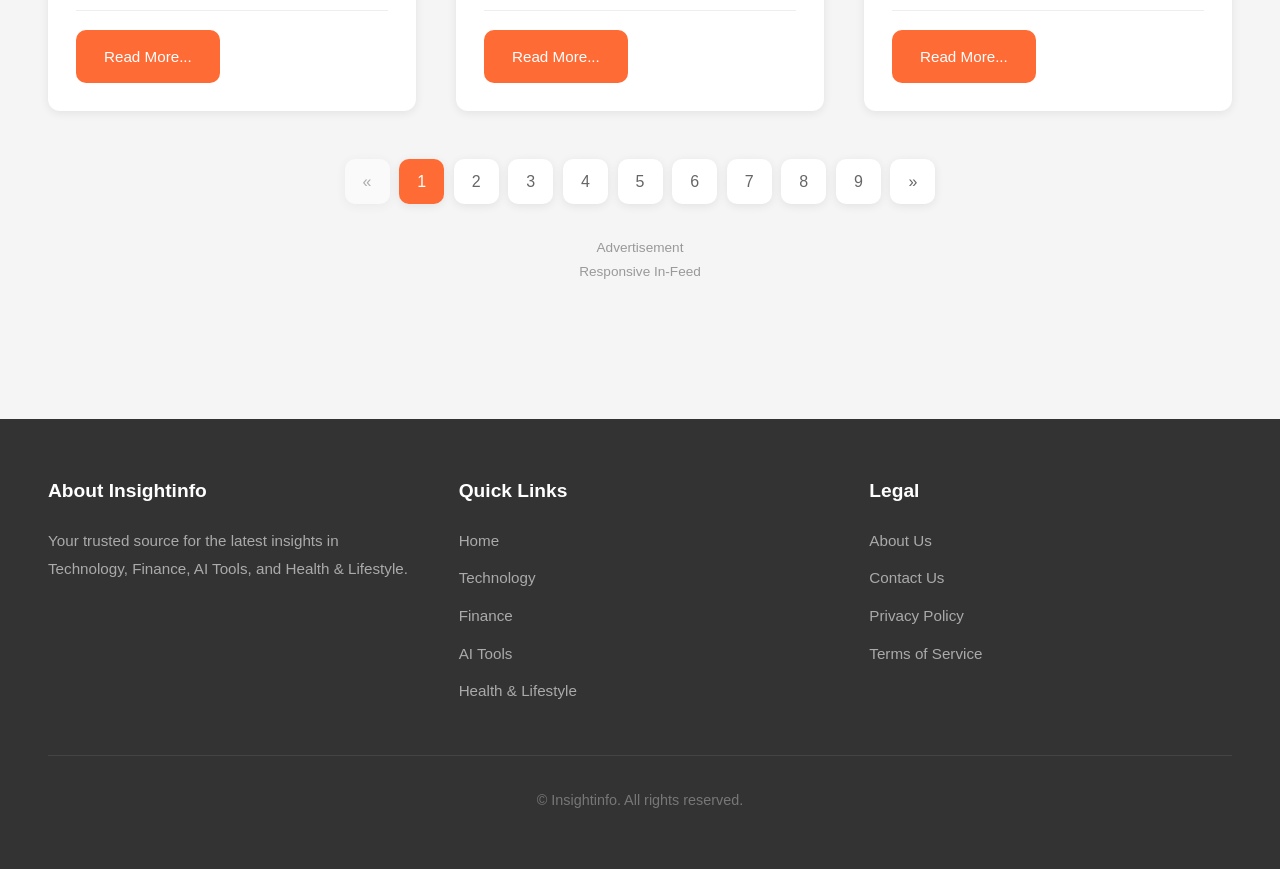
==== commit 394b67b5: "Fix logo text display in index.html" ====
--- a/index.html
+++ b/index.html
@@ -3,17 +3,19 @@
 <head>
     <meta charset="UTF-8">
     <meta name="viewport" content="width=device-width, initial-scale=1.0">
-    <meta name="description" content="Insightinfo - Your trusted source for Technology, Finance, AI Tools, and Health & Lifestyle news and insights.">
-    <title>Insightinfo - Latest Articles & Insights</title>
+    <meta name="description" content="HelloInsights - Your trusted source for Technology, Finance, AI Tools, and Health & Lifestyle news and insights.">
+    <title>HelloInsights - Latest Articles & Insights</title>
     <link rel="stylesheet" href="style.css">
     <script src="config-loader.js"></script>
+    <!-- Google AdSense -->
+    <script async src="https://pagead2.googlesyndication.com/pagead/js/adsbygoogle.js?client=ca-pub-XXXXXXXXXXXXXXXX" crossorigin="anonymous"></script>
 </head>
 <body>
     <header class="header">
         <div class="header-content">
             <a href="index.html" class="logo">
-                <div class="logo-icon">I</div>
-                Insight<span>info</span>
+                <img src="logo.png" alt="HelloInsights" class="logo-img" onerror="this.style.display='none'; this.nextElementSibling.style.display='inline';">
+                
             </a>
             <div class="menu-toggle" onclick="toggleMenu()">
                 <span></span><span></span><span></span>
@@ -35,29 +37,40 @@
             </div>
         </div>
     </header>
-
     <main class="container">
+        <!-- AdSense Header Ad -->
+        <div class="adsense-slot adsense-header" data-ad-slot="1111111111">
+            <div>
+                <div class="ad-label">Advertisement</div>
+                <div class="ad-size">728 x 90</div>
+            </div>
+            <ins class="adsbygoogle" style="display:block" data-ad-client="ca-pub-XXXXXXXXXXXXXXXX" data-ad-slot="1111111111" data-ad-format="horizontal" data-full-width-responsive="true"></ins>
+        </div>
         <div class="page-header">
             <h2 class="site-tagline">YOUR TRUSTED SOURCE FOR INSIGHTS</h2>
             <p class="site-description">Expert analysis and curated intelligence at the intersection of technology, finance, AI innovation, and modern wellness. We deliver clarity, depth, and actionable perspectives to help you navigate our rapidly changing world.</p>
         </div>
-
         <div id="searchInfo" style="display: none; margin-bottom: 1rem; padding: 0.5rem 1rem; background: #fff3cd; border-radius: 8px;">
             <span id="searchText"></span>
             <button onclick="clearSearch()" style="margin-left: 10px; background: #ff6b35; color: white; border: none; padding: 2px 10px; border-radius: 4px; cursor: pointer;">Clear</button>
         </div>
-
         <div class="article-grid" id="articleGrid">
             <div class="loading" id="loading"></div>
         </div>
-
         <div class="pagination" id="pagination"></div>
+        <!-- AdSense In-Feed Ad -->
+        <div class="adsense-slot adsense-infeed" data-ad-slot="3333333333">
+            <div>
+                <div class="ad-label">Advertisement</div>
+                <div class="ad-size">Responsive In-Feed</div>
+            </div>
+            <ins class="adsbygoogle" style="display:block" data-ad-client="ca-pub-XXXXXXXXXXXXXXXX" data-ad-slot="3333333333" data-ad-format="fluid" data-ad-layout-key="-fb+5w+4e-db+86" data-full-width-responsive="true"></ins>
+        </div>
     </main>
-
     <footer class="footer">
         <div class="footer-content">
             <div class="footer-section">
-                <h4>About Insightinfo</h4>
+                <h4>About HelloInsights</h4>
                 <p>Your trusted source for the latest insights in Technology, Finance, AI Tools, and Health & Lifestyle.</p>
             </div>
             <div class="footer-section">
@@ -81,12 +94,10 @@
             </div>
         </div>
         <div class="footer-bottom">
-            <p>© <script>document.write(new Date().getFullYear())</script> Insightinfo. All rights reserved.</p>
+            <p>&copy; <script>document.write(new Date().getFullYear())</script> HelloInsights. All rights reserved.</p>
         </div>
     </footer>
-
     <button class="back-to-top" id="backToTop" onclick="scrollToTop()">↑</button>
-
     <script>
         var ARTICLES_PER_PAGE = 6;
         var allArticles = [];
@@ -94,18 +105,14 @@
         var filteredArticles = [];
         var isSearching = false;
         var searchQuery = '';
-
         var categoryNames = {};
         var defaultFallback = 'https://images.unsplash.com/photo-1518770660439-4636190af475?w=600&h=400&fit=crop';
-
-        // 备用图片
         var fallbackImages = {
             'technology': 'https://images.unsplash.com/photo-1518770660439-4636190af475?w=600&h=400&fit=crop',
             'finance': 'https://images.unsplash.com/photo-1611974789855-9c2a0a7236a3?w=600&h=400&fit=crop',
             'ai-tools': 'https://images.unsplash.com/photo-1677442136019-21780ecad995?w=600&h=400&fit=crop',
             'health-lifestyle': 'https://images.unsplash.com/photo-1498837167922-ddd27525d352?w=600&h=400&fit=crop'
         };
-
         function buildCategoryNames(config) {
             var names = {};
             if (config && config.categories) {
@@ -117,23 +124,19 @@
             }
             return names;
         }
-
         function getFallbackImage(category) {
             return fallbackImages[category] || defaultFallback;
         }
-
         function generateViews() {
             var views = Math.floor(Math.random() * 25000) + 1000;
             return views >= 1000 ? (views / 1000).toFixed(1) + 'K' : views.toString();
         }
-
         function generateDate(index) {
             var today = new Date();
             var date = new Date(today);
             date.setDate(date.getDate() - Math.floor(index / 3));
             return date.toLocaleDateString('en-US', { month: 'short', day: 'numeric', year: 'numeric' });
         }
-
         function createArticleCard(article, index) {
             var views = generateViews();
             var date = generateDate(index);
@@ -150,7 +153,6 @@
                 '<a href="article.html?id=' + article.id + '" class="read-more-btn">Read More...</a>' +
                 '</div></article>';
         }
-
         function renderArticles(articles) {
             var grid = document.getElementById('articleGrid');
             var loading = document.getElementById('loading');
@@ -174,7 +176,6 @@
             grid.innerHTML = html;
             renderPagination(articles.length);
         }
-
         function renderPagination(totalArticles) {
             var totalPages = Math.ceil(totalArticles / ARTICLES_PER_PAGE);
             var pagination = document.getElementById('pagination');
@@ -189,7 +190,6 @@
             html += '<a href="#" class="' + (currentPage === totalPages ? 'disabled' : '') + '" onclick="changePage(' + (currentPage + 1) + ');return false;">»</a>';
             pagination.innerHTML = html;
         }
-
         function changePage(page) {
             var totalPages = Math.ceil(filteredArticles.length / ARTICLES_PER_PAGE);
             if (page < 1 || page > totalPages) return;
@@ -197,7 +197,6 @@
             renderArticles(filteredArticles);
             window.scrollTo({ top: 0, behavior: 'smooth' });
         }
-
         function handleSearch() {
             var input = document.getElementById('searchInput');
             var searchInfo = document.getElementById('searchInfo');
@@ -226,7 +225,6 @@
             }
             renderArticles(filteredArticles);
         }
-
         function clearSearch() {
             var input = document.getElementById('searchInput');
             var searchInfo = document.getElementById('searchInfo');
@@ -238,14 +236,11 @@
             filteredArticles = allArticles.slice();
             renderArticles(filteredArticles);
         }
-
         function toggleMenu() {
             var nav = document.getElementById('navContainer');
             if (nav) nav.classList.toggle('active');
         }
-
         function scrollToTop() { window.scrollTo({ top: 0, behavior: 'smooth' }); }
-
         function initSearch() {
             var searchInput = document.getElementById('searchInput');
             var searchBtn = document.getElementById('searchBtn');
@@ -258,9 +253,7 @@
                 searchBtn.addEventListener('click', function(e) { e.preventDefault(); handleSearch(); });
             }
         }
-
         async function loadArticles() {
-            // Load config first
             await new Promise(function(resolve) {
                 loadSiteConfig(function(config) {
                     if (config) {
@@ -271,7 +264,6 @@
                     resolve();
                 });
             });
-
             try {
                 var response = await fetch('articles-list.json');
                 var data = await response.json();
@@ -285,12 +277,10 @@
                 if (grid) grid.innerHTML = '<p style="text-align:center;grid-column:1/-1;padding:3rem;color:#999;">Unable to load articles.</p>';
             }
         }
-
         window.addEventListener('scroll', function() {
             var btn = document.getElementById('backToTop');
             if (btn) btn.classList.toggle('visible', window.pageYOffset > 300);
         });
-
         document.addEventListener('DOMContentLoaded', loadArticles);
     </script>
 </body>
--- a/style.css
+++ b/style.css
@@ -1,5 +1,5 @@
 /* ========================================
-   Insightinfo - Global Styles (Optimized)
+   HelloInsights - Global Styles (Optimized)
    ======================================== */
 
 /* CSS Reset & Base */
@@ -10,7 +10,8 @@
 }
 
 :root {
-    --primary-color: #ff6b35;
+    --accent-color: #ff6b35;
+    --primary-color: var(--accent-color);
     --primary-hover: #e85a2a;
     --text-dark: #333333;
     --text-medium: #666666;
@@ -184,18 +185,25 @@
 
 .page-header {
     text-align: center;
-    margin-bottom: 3rem;
-}
-
-.page-header h1 {
-    font-size: 2.5rem;
-    color: var(--text-dark);
-    margin-bottom: 0.75rem;
-}
-
-.page-header p {
+    margin-bottom: 3.5rem;
+    padding: 0 1rem;
+}
+
+.page-header .site-tagline {
+    font-size: 1.75rem;
+    text-transform: uppercase;
+    letter-spacing: 0.1em;
+    color: var(--accent-color);
+    font-weight: 900;
+    margin-bottom: 1.5rem;
+}
+
+.page-header .site-description {
     color: var(--text-medium);
-    font-size: 1.2rem;
+    font-size: 1.15rem;
+    line-height: 1.7;
+    max-width: 650px;
+    margin: 0 auto;
 }
 
 /* ========================================
@@ -830,13 +838,18 @@
         margin-bottom: 2rem;
     }
     
-    .page-header h1 {
-        font-size: 2rem;
-    }
-    
-    .page-header p {
+    .page-header .site-tagline {
+        font-size: 1.4rem;
+        letter-spacing: 0.08em;
+        font-weight: 900;
+    }
+    
+    .page-header .site-description {
         font-size: 1rem;
-    }
+        line-height: 1.6;
+    }
+    
+
     
     .card-image {
         height: 200px;
@@ -952,9 +965,7 @@
         padding: 1.25rem 1rem;
     }
     
-    .page-header h1 {
-        font-size: 1.75rem;
-    }
+
     
     .card-image {
         height: 180px;
@@ -1062,3 +1073,112 @@
         break-inside: avoid;
     }
 }
+/* ===== Logo ===== */
+.logo-img {
+    width: 40px;
+    height: 40px;
+    border-radius: 8px;
+    object-fit: contain;
+}
+.logo-text {
+    font-size: 1.8rem;
+    font-weight: 700;
+    color: var(--text-dark);
+}
+.logo:hover .logo-text {
+    color: var(--primary-color);
+}
+
+/* ===== Ad Containers (样式由 ID 选择器控制) ===== */
+.adsense-slot {
+    width: 100%;
+    background: linear-gradient(135deg, #f8f9fa, #e9ecef);
+    border: 2px dashed #dee2e6;
+    border-radius: var(--border-radius);
+    display: flex;
+    align-items: center;
+    justify-content: center;
+    color: var(--text-light);
+    font-size: 0.85rem;
+    margin: 1.5rem 0;
+    padding: 1rem;
+    text-align: center;
+}
+/* 未加载广告时显示提示 */
+.adsense-slot:empty::after {
+    content: "Advertisement";
+    font-size: 0.7rem;
+    text-transform: uppercase;
+    letter-spacing: 1px;
+    opacity: 0.4;
+}
+#id-banner {
+    min-height: 100px;
+    max-width: 728px;
+    margin: 0 auto 2rem;
+}
+#id-rectangle {
+    min-height: 250px;
+}
+#id-fluid {
+    min-height: 120px;
+}
+#id-auto {
+    min-height: 100px;
+    margin: 2rem 0;
+}
+@media (max-width: 768px) {
+    #id-banner { min-height: 60px; }
+    #id-rectangle { min-height: 100px; }
+}
+/* ===== Logo（放大到合适尺寸） ===== */
+.logo-img {
+    width: 120px;
+    height: auto;
+    border-radius: 8px;
+    object-fit: contain;
+}
+.logo {
+    display: flex;
+    align-items: center;
+}
+
+/* ===== Ad Containers：未填充时完全隐藏 ===== */
+.adsense-slot {
+    width: 100%;
+    min-height: 0;
+    margin: 0;
+    padding: 0;
+    border: none;
+    background: transparent;
+    overflow: hidden;
+}
+/* 只有当 ins 标签被注入后才显示 */
+.adsense-slot:not(:empty) {
+    margin: 1.5rem 0;
+    padding: 0.5rem;
+}
+#id-banner {
+    max-width: 728px;
+    margin: 0 auto 2rem;
+}
+#id-banner:not(:empty) {
+    min-height: 90px;
+    background: #f8f9fa;
+    border-radius: 8px;
+}
+#id-rectangle:not(:empty) {
+    min-height: 250px;
+}
+#id-fluid:not(:empty) {
+    min-height: 120px;
+}
+#id-auto:not(:empty) {
+    min-height: 100px;
+    margin: 2rem 0;
+}
+@media (max-width: 768px) {
+    .logo-img { width: 80px; }
+    #id-banner:not(:empty) { min-height: 60px; }
+    #id-rectangle:not(:empty) { min-height: 100px; }
+}
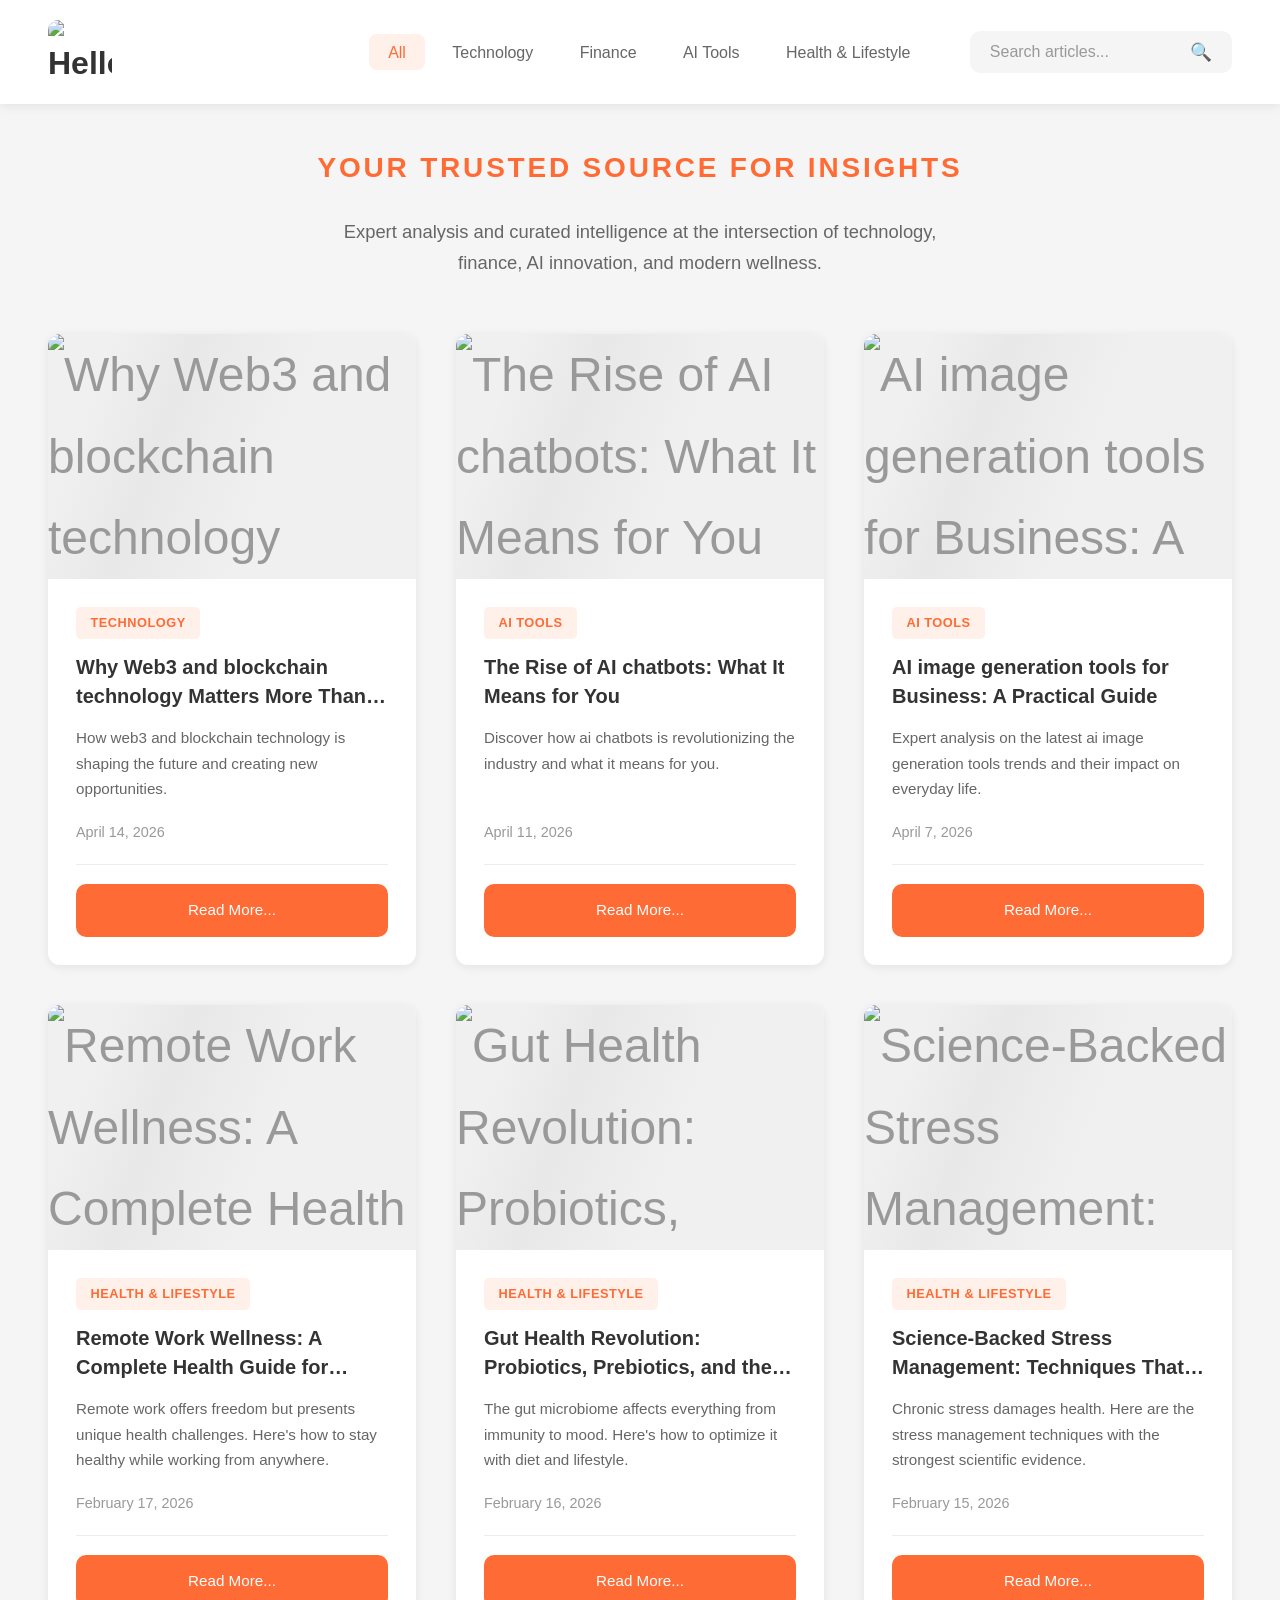
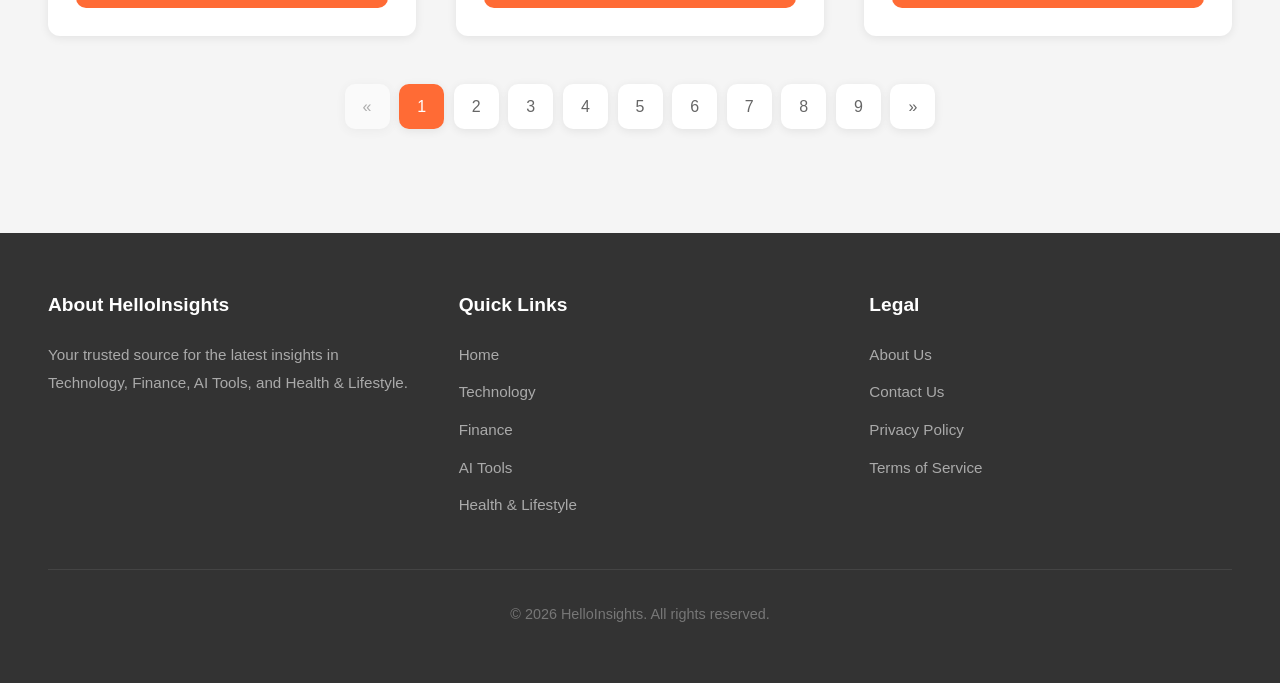
==== commit 10c1a094: "Enhance HTML structure and improve article rendering Refactor HTML structure and update styles for b" ====
--- a/index.html
+++ b/index.html
@@ -5,17 +5,23 @@
     <meta name="viewport" content="width=device-width, initial-scale=1.0">
     <meta name="description" content="HelloInsights - Your trusted source for Technology, Finance, AI Tools, and Health & Lifestyle news and insights.">
     <title>HelloInsights - Latest Articles & Insights</title>
-    <link rel="stylesheet" href="style.css">
-    <script src="config-loader.js"></script>
-    <!-- Google AdSense -->
-    <script async src="https://pagead2.googlesyndication.com/pagead/js/adsbygoogle.js?client=ca-pub-XXXXXXXXXXXXXXXX" crossorigin="anonymous"></script>
+    <link rel="preconnect" href="https://images.unsplash.com" crossorigin>
+    <link rel="dns-prefetch" href="https://images.unsplash.com">
+    <link rel="preconnect" href="https://pagead2.googlesyndication.com" crossorigin>
+    <link rel="dns-prefetch" href="https://pagead2.googlesyndication.com">
+    <link rel="preload" href="articles-list.json" as="fetch" crossorigin>
+    <style>
+    *{margin:0;padding:0;box-sizing:border-box}:root{--accent-color:#ff6b35;--primary-color:var(--accent-color);--primary-hover:#e85a2a;--text-dark:#333;--text-medium:#666;--text-light:#999;--bg-light:#f5f5f5;--white:#fff;--shadow:0 2px 10px rgba(0,0,0,.08);--shadow-hover:0 4px 20px rgba(0,0,0,.12);--border-radius:12px;--transition:all .3s ease}html{font-size:16px;scroll-behavior:smooth}body{font-family:-apple-system,BlinkMacSystemFont,'Segoe UI',Roboto,Oxygen,Ubuntu,Cantarell,sans-serif;line-height:1.7;color:var(--text-dark);background:var(--bg-light);min-height:100vh}.header{background:var(--white);box-shadow:var(--shadow);position:sticky;top:0;z-index:1000}.header-content{max-width:1400px;margin:0 auto;padding:1.25rem 3rem;display:flex;justify-content:space-between;align-items:center;flex-wrap:wrap;gap:1rem}.logo{font-size:2rem;font-weight:700;color:var(--text-dark);text-decoration:none;display:flex;align-items:center;gap:.6rem}.logo-img{width:64px;height:64px;border-radius:10px;object-fit:contain}.nav-container{display:flex;align-items:center;gap:2.5rem;flex-wrap:wrap}.nav{display:flex;gap:.5rem;list-style:none}.nav a{text-decoration:none;color:var(--text-medium);padding:.6rem 1.2rem;border-radius:8px;font-weight:500;transition:var(--transition)}.nav a:hover,.nav a.active{color:var(--primary-color);background:rgba(255,107,53,.1)}.container{max-width:1400px;margin:0 auto;padding:2.5rem 3rem}.page-header{text-align:center;margin-bottom:3rem;padding:0 1rem}.site-tagline{font-size:1.75rem;text-transform:uppercase;letter-spacing:.1em;color:var(--accent-color);font-weight:900;margin-bottom:1rem}.site-description{color:var(--text-medium);font-size:1.15rem;line-height:1.7;max-width:650px;margin:0 auto}.article-grid{display:grid;grid-template-columns:repeat(3,1fr);gap:2.5rem}.article-card{background:var(--white);border-radius:var(--border-radius);box-shadow:var(--shadow);overflow:hidden;transition:var(--transition);display:flex;flex-direction:column;contain:layout style}.article-card:hover{transform:translateY(-8px);box-shadow:var(--shadow-hover)}.card-image{width:100%;aspect-ratio:3/2;overflow:hidden;background:linear-gradient(110deg,#f0f0f0 8%,#e8e8e8 18%,#f0f0f0 33%);background-size:200% 100%;animation:shimmer 1.5s linear infinite}.card-image img{width:100%;height:100%;object-fit:cover;transition:transform .3s ease}.article-card:hover .card-image img{transform:scale(1.05)}.card-content{padding:1.75rem;flex:1;display:flex;flex-direction:column}.card-category{display:inline-block;background:rgba(255,107,53,.1);color:var(--primary-color);padding:.3rem .9rem;border-radius:5px;font-size:.8rem;font-weight:600;text-transform:uppercase;letter-spacing:.5px;margin-bottom:.9rem;width:fit-content}.card-title{font-size:1.25rem;font-weight:600;color:var(--text-dark);margin-bottom:.9rem;line-height:1.45;display:-webkit-box;-webkit-line-clamp:2;-webkit-box-orient:vertical;overflow:hidden}.card-title a{text-decoration:none;color:inherit;transition:var(--transition)}.card-title a:hover{color:var(--primary-color)}.card-excerpt{color:var(--text-medium);font-size:.95rem;line-height:1.65;margin-bottom:1.2rem;display:-webkit-box;-webkit-line-clamp:3;-webkit-box-orient:vertical;overflow:hidden;flex:1}.card-meta{display:flex;align-items:center;font-size:.9rem;color:var(--text-light);margin-bottom:1.2rem;padding-bottom:1.2rem;border-bottom:1px solid #eee}.read-more-btn{display:flex;align-items:center;justify-content:center;background:var(--primary-color);color:var(--white);text-decoration:none;padding:.85rem 1.75rem;border-radius:10px;font-weight:500;font-size:.95rem;transition:var(--transition);width:100%;margin-top:auto}.read-more-btn:hover{background:var(--primary-hover);transform:translateY(-3px);box-shadow:0 4px 12px rgba(255,107,53,.3)}.footer{background:var(--text-dark);color:var(--white);padding:3.5rem 3rem;margin-top:4rem}.footer-content{max-width:1400px;margin:0 auto;display:grid;grid-template-columns:repeat(3,1fr);gap:3rem}.footer-section h4{font-size:1.2rem;margin-bottom:1.2rem}.footer-section p,.footer-section a{color:#aaa;font-size:.95rem;line-height:1.85;text-decoration:none}.footer-section a:hover{color:var(--primary-color)}.footer-section ul{list-style:none}.footer-section ul li{margin-bottom:.6rem}.footer-bottom{max-width:1400px;margin:2.5rem auto 0;padding-top:2rem;border-top:1px solid #444;text-align:center;color:#777;font-size:.9rem}.ad-container{min-height:0!important;max-height:0!important;overflow:hidden;border:none!important;background:transparent!important;margin:0!important;padding:0!important;transition:all .3s ease}.ad-container:not(:empty){min-height:auto!important;max-height:none!important;margin:2rem auto!important;padding:1rem!important}.pagination{display:flex;justify-content:center;align-items:center;gap:.6rem;margin-top:3rem}.pagination a{display:flex;align-items:center;justify-content:center;width:45px;height:45px;border-radius:10px;background:var(--white);color:var(--text-medium);text-decoration:none;font-weight:500;box-shadow:var(--shadow)}.pagination a:hover,.pagination a.active{background:var(--primary-color);color:var(--white)}.pagination a.disabled{opacity:.5;cursor:not-allowed}.back-to-top{position:fixed;bottom:2.5rem;right:2.5rem;width:55px;height:55px;background:var(--primary-color);color:white;border:none;border-radius:50%;cursor:pointer;font-size:1.6rem;display:flex;align-items:center;justify-content:center;box-shadow:var(--shadow-hover);transition:var(--transition);opacity:0;visibility:hidden;z-index:999}.back-to-top.visible{opacity:1;visibility:visible}.loading{display:flex;justify-content:center;align-items:center;padding:3rem}.loading::after{content:'';width:45px;height:45px;border:3px solid #eee;border-top-color:var(--primary-color);border-radius:50%;animation:spin 1s linear infinite}@keyframes spin{to{transform:rotate(360deg)}}@keyframes shimmer{0%{background-position:200% 0}100%{background-position:-200% 0}}.menu-toggle{display:none;flex-direction:column;gap:5px;cursor:pointer;padding:.5rem}.menu-toggle span{width:28px;height:3px;background:var(--text-dark);border-radius:2px}.search-box{display:flex;align-items:center;background:var(--bg-light);border-radius:10px;padding:.6rem 1.2rem;border:1px solid transparent;transition:var(--transition)}.search-box input{border:none;background:transparent;outline:none;width:200px;font-size:1rem;color:var(--text-dark)}.search-box input::placeholder{color:var(--text-light)}.search-box button{background:none;border:none;cursor:pointer;color:var(--text-light);font-size:1.1rem}@media(max-width:1200px){.header-content{padding:1rem 2rem}.container{padding:2rem}.article-grid{grid-template-columns:repeat(2,1fr);gap:2rem}.footer-content{grid-template-columns:repeat(2,1fr)}}@media(max-width:768px){html{font-size:15px}.header-content{padding:1rem 1.25rem}.menu-toggle{display:flex}.nav-container{display:none;width:100%;flex-direction:column;gap:1rem;padding-top:1rem}.nav-container.active{display:flex}.nav{flex-direction:column;width:100%}.nav a{padding:.8rem 1rem;text-align:center;border-bottom:1px solid #eee}.search-box{width:100%}.search-box input{width:100%}.container{padding:1.5rem 1.25rem}.article-grid{grid-template-columns:1fr;gap:1.75rem}.page-header{margin-bottom:2rem}.site-tagline{font-size:1.4rem}.site-description{font-size:1rem}.card-image{aspect-ratio:3/2}.card-content{padding:1.5rem}.card-title{font-size:1.15rem}.footer{padding:2.5rem 1.5rem}.footer-content{grid-template-columns:1fr;text-align:center;gap:2rem}.logo-img{width:40px;height:40px}}@media(max-width:480px){html{font-size:14px}.logo{font-size:1.6rem}.logo-img{width:36px;height:36px}.container{padding:1.25rem 1rem}.card-content{padding:1.25rem}.card-title{font-size:1.05rem}.read-more-btn{padding:.7rem 1.4rem;font-size:.9rem}}
+    </style>
+    <link rel="stylesheet" href="style.css" media="print" onload="this.media='all'">
+    <noscript><link rel="stylesheet" href="style.css"></noscript>
+    <script src="config-loader.js" async></script>
 </head>
 <body>
     <header class="header">
         <div class="header-content">
             <a href="index.html" class="logo">
-                <img src="logo.png" alt="HelloInsights" class="logo-img" onerror="this.style.display='none'; this.nextElementSibling.style.display='inline';">
-                
+                <img src="logo.png" alt="HelloInsights" class="logo-img" width="64" height="64">
             </a>
             <div class="menu-toggle" onclick="toggleMenu()">
                 <span></span><span></span><span></span>
@@ -38,34 +44,20 @@
         </div>
     </header>
     <main class="container">
-        <!-- AdSense Header Ad -->
-        <div class="adsense-slot adsense-header" data-ad-slot="1111111111">
-            <div>
-                <div class="ad-label">Advertisement</div>
-                <div class="ad-size">728 x 90</div>
-            </div>
-            <ins class="adsbygoogle" style="display:block" data-ad-client="ca-pub-XXXXXXXXXXXXXXXX" data-ad-slot="1111111111" data-ad-format="horizontal" data-full-width-responsive="true"></ins>
-        </div>
+        <div id="ad-banner"></div>
         <div class="page-header">
             <h2 class="site-tagline">YOUR TRUSTED SOURCE FOR INSIGHTS</h2>
-            <p class="site-description">Expert analysis and curated intelligence at the intersection of technology, finance, AI innovation, and modern wellness. We deliver clarity, depth, and actionable perspectives to help you navigate our rapidly changing world.</p>
-        </div>
-        <div id="searchInfo" style="display: none; margin-bottom: 1rem; padding: 0.5rem 1rem; background: #fff3cd; border-radius: 8px;">
+            <p class="site-description">Expert analysis and curated intelligence at the intersection of technology, finance, AI innovation, and modern wellness.</p>
+        </div>
+        <div id="searchInfo" style="display:none;margin-bottom:1rem;padding:.5rem 1rem;background:#fff3cd;border-radius:8px;">
             <span id="searchText"></span>
-            <button onclick="clearSearch()" style="margin-left: 10px; background: #ff6b35; color: white; border: none; padding: 2px 10px; border-radius: 4px; cursor: pointer;">Clear</button>
+            <button onclick="clearSearch()" style="margin-left:10px;background:#ff6b35;color:white;border:none;padding:2px 10px;border-radius:4px;cursor:pointer;">Clear</button>
         </div>
         <div class="article-grid" id="articleGrid">
             <div class="loading" id="loading"></div>
         </div>
         <div class="pagination" id="pagination"></div>
-        <!-- AdSense In-Feed Ad -->
-        <div class="adsense-slot adsense-infeed" data-ad-slot="3333333333">
-            <div>
-                <div class="ad-label">Advertisement</div>
-                <div class="ad-size">Responsive In-Feed</div>
-            </div>
-            <ins class="adsbygoogle" style="display:block" data-ad-client="ca-pub-XXXXXXXXXXXXXXXX" data-ad-slot="3333333333" data-ad-format="fluid" data-ad-layout-key="-fb+5w+4e-db+86" data-full-width-responsive="true"></ins>
-        </div>
+        <div id="ad-fluid"></div>
     </main>
     <footer class="footer">
         <div class="footer-content">
@@ -99,189 +91,143 @@
     </footer>
     <button class="back-to-top" id="backToTop" onclick="scrollToTop()">↑</button>
     <script>
-        var ARTICLES_PER_PAGE = 6;
-        var allArticles = [];
-        var currentPage = 1;
-        var filteredArticles = [];
-        var isSearching = false;
-        var searchQuery = '';
-        var categoryNames = {};
-        var defaultFallback = 'https://images.unsplash.com/photo-1518770660439-4636190af475?w=600&h=400&fit=crop';
-        var fallbackImages = {
-            'technology': 'https://images.unsplash.com/photo-1518770660439-4636190af475?w=600&h=400&fit=crop',
-            'finance': 'https://images.unsplash.com/photo-1611974789855-9c2a0a7236a3?w=600&h=400&fit=crop',
-            'ai-tools': 'https://images.unsplash.com/photo-1677442136019-21780ecad995?w=600&h=400&fit=crop',
-            'health-lifestyle': 'https://images.unsplash.com/photo-1498837167922-ddd27525d352?w=600&h=400&fit=crop'
-        };
-        function buildCategoryNames(config) {
-            var names = {};
-            if (config && config.categories) {
-                for (var i = 0; i < config.categories.length; i++) {
-                    names[config.categories[i].id] = config.categories[i].name;
-                }
-            } else {
-                names = { 'technology': 'Technology', 'finance': 'Finance', 'ai-tools': 'AI Tools', 'health-lifestyle': 'Health & Lifestyle' };
-            }
-            return names;
+    if ('serviceWorker' in navigator) {
+        navigator.serviceWorker.register('sw.js').catch(function() {});
+    }
+    var ARTICLES_PER_PAGE = 6;
+    var allArticles = [];
+    var currentPage = 1;
+    var filteredArticles = [];
+    var isSearching = false;
+    var searchQuery = '';
+    var categoryNames = {
+        'technology': 'Technology', 'finance': 'Finance',
+        'ai-tools': 'AI Tools', 'health-lifestyle': 'Health & Lifestyle'
+    };
+    var fallbackImages = {
+        'technology': 'https://images.unsplash.com/photo-1518770660439-4636190af475?w=600&h=400&fit=crop',
+        'finance': 'https://images.unsplash.com/photo-1611974789855-9c2a0a7236a3?w=600&h=400&fit=crop',
+        'ai-tools': 'https://images.unsplash.com/photo-1677442136019-21780ecad995?w=600&h=400&fit=crop',
+        'health-lifestyle': 'https://images.unsplash.com/photo-1498837167922-ddd27525d352?w=600&h=400&fit=crop'
+    };
+    var defaultFallback = fallbackImages['technology'];
+
+    function generateArticleDate(id) {
+        var start = new Date('2026-01-01').getTime();
+        var offset = (id % 180) * 86400000;
+        var d = new Date(start + offset);
+        var months = ['January','February','March','April','May','June','July','August','September','October','November','December'];
+        return months[d.getMonth()] + ' ' + d.getDate() + ', ' + d.getFullYear();
+    }
+    function getFallbackImage(cat) { return fallbackImages[cat] || defaultFallback; }
+    function createArticleCard(article) {
+        var catName = categoryNames[article.category] || article.category;
+        var fb = getFallbackImage(article.category);
+        return '<article class="article-card">' +
+            '<div class="card-image"><img src="' + article.image + '" alt="' + article.title + '" width="600" height="400" loading="lazy" decoding="async" onerror="this.src=\'' + fb + '\'"></div>' +
+            '<div class="card-content">' +
+            '<span class="card-category">' + catName + '</span>' +
+            '<h3 class="card-title"><a href="article.html?id=' + article.id + '">' + article.title + '</a></h3>' +
+            '<p class="card-excerpt">' + article.excerpt + '</p>' +
+            '<div class="card-meta"><span>' + generateArticleDate(article.id) + '</span></div>' +
+            '<a href="article.html?id=' + article.id + '" class="read-more-btn">Read More...</a>' +
+            '</div></article>';
+    }
+    function renderArticles(articles) {
+        var grid = document.getElementById('articleGrid');
+        var loading = document.getElementById('loading');
+        if (loading) loading.remove();
+        if (!grid) return;
+        if (articles.length === 0) {
+            grid.innerHTML = isSearching
+                ? '<p style="text-align:center;grid-column:1/-1;padding:3rem;color:#666;">No articles found for "' + searchQuery + '".</p>'
+                : '<p style="text-align:center;grid-column:1/-1;padding:3rem;">No articles found.</p>';
+            document.getElementById('pagination').innerHTML = '';
+            return;
         }
-        function getFallbackImage(category) {
-            return fallbackImages[category] || defaultFallback;
-        }
-        function generateViews() {
-            var views = Math.floor(Math.random() * 25000) + 1000;
-            return views >= 1000 ? (views / 1000).toFixed(1) + 'K' : views.toString();
-        }
-        function generateDate(index) {
-            var today = new Date();
-            var date = new Date(today);
-            date.setDate(date.getDate() - Math.floor(index / 3));
-            return date.toLocaleDateString('en-US', { month: 'short', day: 'numeric', year: 'numeric' });
-        }
-        function createArticleCard(article, index) {
-            var views = generateViews();
-            var date = generateDate(index);
-            var fallbackImg = getFallbackImage(article.category);
-            var catName = categoryNames[article.category] || article.category;
-            
-            return '<article class="article-card">' +
-                '<div class="card-image"><img src="' + article.image + '" alt="' + article.title + '" loading="lazy" onerror="this.src=\'' + fallbackImg + '\'"></div>' +
-                '<div class="card-content">' +
-                '<span class="card-category">' + catName + '</span>' +
-                '<h3 class="card-title"><a href="article.html?id=' + article.id + '">' + article.title + '</a></h3>' +
-                '<p class="card-excerpt">' + article.excerpt + '</p>' +
-                '<div class="card-meta"><span>📅 ' + date + '</span><span>👁 ' + views + ' views</span></div>' +
-                '<a href="article.html?id=' + article.id + '" class="read-more-btn">Read More...</a>' +
-                '</div></article>';
-        }
-        function renderArticles(articles) {
-            var grid = document.getElementById('articleGrid');
-            var loading = document.getElementById('loading');
-            if (loading) loading.remove();
-            if (!grid) return;
-            
-            if (articles.length === 0) {
-                grid.innerHTML = isSearching 
-                    ? '<p style="text-align:center;grid-column:1/-1;padding:3rem;color:#666;">No articles found for "' + searchQuery + '".</p>'
-                    : '<p style="text-align:center;grid-column:1/-1;padding:3rem;">No articles found.</p>';
-                document.getElementById('pagination').innerHTML = '';
-                return;
-            }
-            
-            var startIndex = (currentPage - 1) * ARTICLES_PER_PAGE;
-            var pageArticles = articles.slice(startIndex, startIndex + ARTICLES_PER_PAGE);
-            var html = '';
-            for (var i = 0; i < pageArticles.length; i++) {
-                html += createArticleCard(pageArticles[i], startIndex + i);
-            }
-            grid.innerHTML = html;
-            renderPagination(articles.length);
-        }
-        function renderPagination(totalArticles) {
-            var totalPages = Math.ceil(totalArticles / ARTICLES_PER_PAGE);
-            var pagination = document.getElementById('pagination');
-            if (!pagination || totalPages <= 1) { if(pagination) pagination.innerHTML = ''; return; }
-            
-            var html = '<a href="#" class="' + (currentPage === 1 ? 'disabled' : '') + '" onclick="changePage(' + (currentPage - 1) + ');return false;">«</a>';
-            for (var i = 1; i <= totalPages; i++) {
-                html += i === currentPage 
-                    ? '<a href="#" class="active">' + i + '</a>'
-                    : '<a href="#" onclick="changePage(' + i + ');return false;">' + i + '</a>';
-            }
-            html += '<a href="#" class="' + (currentPage === totalPages ? 'disabled' : '') + '" onclick="changePage(' + (currentPage + 1) + ');return false;">»</a>';
-            pagination.innerHTML = html;
-        }
-        function changePage(page) {
-            var totalPages = Math.ceil(filteredArticles.length / ARTICLES_PER_PAGE);
-            if (page < 1 || page > totalPages) return;
-            currentPage = page;
-            renderArticles(filteredArticles);
-            window.scrollTo({ top: 0, behavior: 'smooth' });
-        }
-        function handleSearch() {
-            var input = document.getElementById('searchInput');
-            var searchInfo = document.getElementById('searchInfo');
-            var searchText = document.getElementById('searchText');
-            if (!input) return;
-            
-            var query = input.value.trim();
-            searchQuery = query;
-            
-            if (query === '') { clearSearch(); return; }
-            
-            isSearching = true;
-            currentPage = 1;
-            var lowerQuery = query.toLowerCase();
-            filteredArticles = allArticles.filter(function(a) {
-                var catName = categoryNames[a.category] || a.category;
-                return a.title.toLowerCase().indexOf(lowerQuery) !== -1 ||
-                       a.excerpt.toLowerCase().indexOf(lowerQuery) !== -1 ||
-                       a.category.toLowerCase().indexOf(lowerQuery) !== -1 ||
-                       catName.toLowerCase().indexOf(lowerQuery) !== -1;
-            });
-            
-            if (searchInfo && searchText) {
-                searchInfo.style.display = 'block';
-                searchText.textContent = 'Found ' + filteredArticles.length + ' results for "' + query + '"';
-            }
-            renderArticles(filteredArticles);
-        }
-        function clearSearch() {
-            var input = document.getElementById('searchInput');
-            var searchInfo = document.getElementById('searchInfo');
-            isSearching = false;
-            searchQuery = '';
-            currentPage = 1;
-            if (input) input.value = '';
-            if (searchInfo) searchInfo.style.display = 'none';
+        var start = (currentPage - 1) * ARTICLES_PER_PAGE;
+        var page = articles.slice(start, start + ARTICLES_PER_PAGE);
+        var html = '';
+        for (var i = 0; i < page.length; i++) html += createArticleCard(page[i]);
+        grid.innerHTML = html;
+        renderPagination(articles.length);
+    }
+    function renderPagination(total) {
+        var pages = Math.ceil(total / ARTICLES_PER_PAGE);
+        var el = document.getElementById('pagination');
+        if (!el || pages <= 1) { if (el) el.innerHTML = ''; return; }
+        var h = '<a href="#" class="' + (currentPage === 1 ? 'disabled' : '') + '" onclick="changePage(' + (currentPage-1) + ');return false;">«</a>';
+        for (var i = 1; i <= pages; i++)
+            h += i === currentPage ? '<a href="#" class="active">' + i + '</a>' : '<a href="#" onclick="changePage(' + i + ');return false;">' + i + '</a>';
+        h += '<a href="#" class="' + (currentPage === pages ? 'disabled' : '') + '" onclick="changePage(' + (currentPage+1) + ');return false;">»</a>';
+        el.innerHTML = h;
+    }
+    function changePage(p) {
+        var t = Math.ceil(filteredArticles.length / ARTICLES_PER_PAGE);
+        if (p < 1 || p > t) return;
+        currentPage = p;
+        renderArticles(filteredArticles);
+        window.scrollTo({ top: 0, behavior: 'smooth' });
+    }
+    function handleSearch() {
+        var input = document.getElementById('searchInput');
+        if (!input) return;
+        var q = input.value.trim();
+        searchQuery = q;
+        if (!q) { clearSearch(); return; }
+        isSearching = true; currentPage = 1;
+        var lq = q.toLowerCase();
+        filteredArticles = allArticles.filter(function(a) {
+            var cn = categoryNames[a.category] || a.category;
+            return a.title.toLowerCase().indexOf(lq) !== -1 || a.excerpt.toLowerCase().indexOf(lq) !== -1 ||
+                   a.category.toLowerCase().indexOf(lq) !== -1 || cn.toLowerCase().indexOf(lq) !== -1;
+        });
+        var si = document.getElementById('searchInfo'), st = document.getElementById('searchText');
+        if (si && st) { si.style.display = 'block'; st.textContent = 'Found ' + filteredArticles.length + ' results for "' + q + '"'; }
+        renderArticles(filteredArticles);
+    }
+    function clearSearch() {
+        isSearching = false; searchQuery = ''; currentPage = 1;
+        var input = document.getElementById('searchInput');
+        if (input) input.value = '';
+        var si = document.getElementById('searchInfo');
+        if (si) si.style.display = 'none';
+        filteredArticles = allArticles.slice();
+        renderArticles(filteredArticles);
+    }
+    function initSearch() {
+        var input = document.getElementById('searchInput'), btn = document.getElementById('searchBtn');
+        if (input) input.addEventListener('keypress', function(e) { if (e.key === 'Enter') { e.preventDefault(); handleSearch(); } });
+        if (btn) btn.addEventListener('click', function(e) { e.preventDefault(); handleSearch(); });
+    }
+    function toggleMenu() { var nav = document.getElementById('navContainer'); if (nav) nav.classList.toggle('active'); }
+    function scrollToTop() { window.scrollTo({ top: 0, behavior: 'smooth' }); }
+    window.addEventListener('scroll', function() {
+        var btn = document.getElementById('backToTop');
+        if (btn) btn.classList.toggle('visible', window.pageYOffset > 300);
+    });
+
+    fetch('articles-list.json', { cache: 'force-cache' })
+        .then(function(r) { return r.json(); })
+        .then(function(data) {
+            allArticles = (data.articles || []).sort(function(a, b) { return b.id - a.id; });
             filteredArticles = allArticles.slice();
             renderArticles(filteredArticles);
-        }
-        function toggleMenu() {
-            var nav = document.getElementById('navContainer');
-            if (nav) nav.classList.toggle('active');
-        }
-        function scrollToTop() { window.scrollTo({ top: 0, behavior: 'smooth' }); }
-        function initSearch() {
-            var searchInput = document.getElementById('searchInput');
-            var searchBtn = document.getElementById('searchBtn');
-            if (searchInput) {
-                searchInput.addEventListener('keypress', function(e) {
-                    if (e.key === 'Enter' || e.keyCode === 13) { e.preventDefault(); handleSearch(); }
-                });
+            initSearch();
+        })
+        .catch(function() {
+            var grid = document.getElementById('articleGrid');
+            if (grid) grid.innerHTML = '<p style="text-align:center;grid-column:1/-1;padding:3rem;color:#999;">Unable to load articles.</p>';
+        });
+
+    if (typeof loadSiteConfig === 'function') {
+        loadSiteConfig(function(config) {
+            if (config && config.categories) {
+                for (var i = 0; i < config.categories.length; i++)
+                    categoryNames[config.categories[i].id] = config.categories[i].name;
             }
-            if (searchBtn) {
-                searchBtn.addEventListener('click', function(e) { e.preventDefault(); handleSearch(); });
-            }
-        }
-        async function loadArticles() {
-            await new Promise(function(resolve) {
-                loadSiteConfig(function(config) {
-                    if (config) {
-                        categoryNames = buildCategoryNames(config);
-                    } else {
-                        categoryNames = { 'technology': 'Technology', 'finance': 'Finance', 'ai-tools': 'AI Tools', 'health-lifestyle': 'Health & Lifestyle' };
-                    }
-                    resolve();
-                });
-            });
-            try {
-                var response = await fetch('articles-list.json');
-                var data = await response.json();
-                allArticles = data.articles || [];
-                filteredArticles = allArticles.slice();
-                filteredArticles.sort(function(a, b) { return b.id - a.id; });
-                renderArticles(filteredArticles);
-                initSearch();
-            } catch (error) {
-                var grid = document.getElementById('articleGrid');
-                if (grid) grid.innerHTML = '<p style="text-align:center;grid-column:1/-1;padding:3rem;color:#999;">Unable to load articles.</p>';
-            }
-        }
-        window.addEventListener('scroll', function() {
-            var btn = document.getElementById('backToTop');
-            if (btn) btn.classList.toggle('visible', window.pageYOffset > 300);
         });
-        document.addEventListener('DOMContentLoaded', loadArticles);
+    }
     </script>
 </body>
 </html>
--- a/style.css
+++ b/style.css
@@ -1,14 +1,8 @@
 /* ========================================
-   HelloInsights - Global Styles (Optimized)
+   HelloInsights - Global Styles (v2 Optimized)
    ======================================== */
-
 /* CSS Reset & Base */
-* {
-    margin: 0;
-    padding: 0;
-    box-sizing: border-box;
-}
-
+* { margin: 0; padding: 0; box-sizing: border-box; }
 :root {
     --accent-color: #ff6b35;
     --primary-color: var(--accent-color);
@@ -18,1167 +12,278 @@
     --text-light: #999999;
     --bg-light: #f5f5f5;
     --white: #ffffff;
-    --shadow: 0 2px 10px rgba(0, 0, 0, 0.08);
-    --shadow-hover: 0 4px 20px rgba(0, 0, 0, 0.12);
+    --shadow: 0 2px 10px rgba(0,0,0,0.08);
+    --shadow-hover: 0 4px 20px rgba(0,0,0,0.12);
     --border-radius: 12px;
     --transition: all 0.3s ease;
 }
-
-html {
-    font-size: 16px;
-    scroll-behavior: smooth;
-}
-
+html { font-size: 16px; scroll-behavior: smooth; }
 body {
     font-family: -apple-system, BlinkMacSystemFont, 'Segoe UI', Roboto, Oxygen, Ubuntu, Cantarell, sans-serif;
-    line-height: 1.7;
-    color: var(--text-dark);
-    background-color: var(--bg-light);
-    min-height: 100vh;
-    font-size: 1rem;
-}
-
+    line-height: 1.7; color: var(--text-dark); background-color: var(--bg-light);
+    min-height: 100vh; font-size: 1rem;
+}
+/* Header & Navigation */
+.header { background: var(--white); box-shadow: var(--shadow); position: sticky; top: 0; z-index: 1000; }
+.header-content {
+    max-width: 1400px; margin: 0 auto; padding: 1.25rem 3rem;
+    display: flex; justify-content: space-between; align-items: center; flex-wrap: wrap; gap: 1rem;
+}
+.logo { font-size: 2rem; font-weight: 700; color: var(--text-dark); text-decoration: none; display: flex; align-items: center; gap: 0.6rem; }
+.logo span { color: var(--primary-color); }
+.logo-img { width: 64px; height: 64px; border-radius: 10px; object-fit: contain; }
+.logo-text { font-size: 2.2rem; font-weight: 700; color: var(--text-dark); }
+.logo:hover .logo-text { color: var(--primary-color); }
+.logo-icon {
+    width: 56px; height: 56px; background: linear-gradient(135deg, var(--primary-color), #ff8f65);
+    border-radius: 12px; display: flex; align-items: center; justify-content: center;
+    color: white; font-weight: bold; font-size: 1.6rem;
+}
+.nav-container { display: flex; align-items: center; gap: 2.5rem; flex-wrap: wrap; }
+.nav { display: flex; gap: 0.5rem; list-style: none; }
+.nav a {
+    text-decoration: none; color: var(--text-medium); padding: 0.6rem 1.2rem;
+    border-radius: 8px; transition: var(--transition); font-weight: 500; font-size: 1rem;
+}
+.nav a:hover, .nav a.active { color: var(--primary-color); background: rgba(255,107,53,0.1); }
+.search-box {
+    display: flex; align-items: center; background: var(--bg-light);
+    border-radius: 10px; padding: 0.6rem 1.2rem; border: 1px solid transparent; transition: var(--transition);
+}
+.search-box:focus-within { border-color: var(--primary-color); background: var(--white); }
+.search-box input { border: none; background: transparent; outline: none; width: 200px; font-size: 1rem; color: var(--text-dark); }
+.search-box input::placeholder { color: var(--text-light); }
+.search-box button { background: none; border: none; cursor: pointer; color: var(--text-light); font-size: 1.1rem; transition: var(--transition); }
+.search-box button:hover { color: var(--primary-color); }
+.menu-toggle { display: none; flex-direction: column; gap: 5px; cursor: pointer; padding: 0.5rem; }
+.menu-toggle span { width: 28px; height: 3px; background: var(--text-dark); border-radius: 2px; transition: var(--transition); }
+/* Main Content Container */
+.container { max-width: 1400px; margin: 0 auto; padding: 2.5rem 3rem; }
+.page-header { text-align: center; margin-bottom: 3.5rem; padding: 0 1rem; }
+.page-header .site-tagline { font-size: 1.75rem; text-transform: uppercase; letter-spacing: 0.1em; color: var(--accent-color); font-weight: 900; margin-bottom: 1.5rem; }
+.page-header .site-description { color: var(--text-medium); font-size: 1.15rem; line-height: 1.7; max-width: 650px; margin: 0 auto; }
+/* Article Grid Layout */
+.article-grid { display: grid; grid-template-columns: repeat(3, 1fr); gap: 2.5rem; }
+.article-card { background: var(--white); border-radius: var(--border-radius); box-shadow: var(--shadow); overflow: hidden; transition: var(--transition); display: flex; flex-direction: column; }
+.article-card:hover { transform: translateY(-8px); box-shadow: var(--shadow-hover); }
+.card-image { width: 100%; height: 220px; object-fit: cover; background: linear-gradient(135deg, #f0f0f0, #e0e0e0); display: flex; align-items: center; justify-content: center; color: var(--text-light); font-size: 3rem; overflow: hidden; }
+.card-image img { width: 100%; height: 100%; object-fit: cover; transition: transform 0.3s ease; }
+.article-card:hover .card-image img { transform: scale(1.05); }
+.card-content { padding: 1.75rem; flex: 1; display: flex; flex-direction: column; }
+.card-category { display: inline-block; background: rgba(255,107,53,0.1); color: var(--primary-color); padding: 0.3rem 0.9rem; border-radius: 5px; font-size: 0.8rem; font-weight: 600; text-transform: uppercase; letter-spacing: 0.5px; margin-bottom: 0.9rem; width: fit-content; }
+.card-title { font-size: 1.25rem; font-weight: 600; color: var(--text-dark); margin-bottom: 0.9rem; line-height: 1.45; display: -webkit-box; -webkit-line-clamp: 2; -webkit-box-orient: vertical; overflow: hidden; }
+.card-title a { text-decoration: none; color: inherit; transition: var(--transition); }
+.card-title a:hover { color: var(--primary-color); }
+.card-excerpt { color: var(--text-medium); font-size: 0.95rem; line-height: 1.65; margin-bottom: 1.2rem; display: -webkit-box; -webkit-line-clamp: 3; -webkit-box-orient: vertical; overflow: hidden; flex: 1; }
+.card-meta { display: flex; align-items: center; gap: 1.2rem; font-size: 0.9rem; color: var(--text-light); margin-bottom: 1.2rem; padding-bottom: 1.2rem; border-bottom: 1px solid #eee; }
+.card-meta span { display: flex; align-items: center; gap: 0.35rem; }
+/* Read More Button - Centered */
+.read-more-btn {
+    display: flex; align-items: center; justify-content: center;
+    background: var(--primary-color); color: var(--white); text-decoration: none;
+    padding: 0.85rem 1.75rem; border-radius: 10px; font-weight: 500; font-size: 0.95rem;
+    transition: var(--transition); width: 100%; margin-top: auto;
+}
+.read-more-btn:hover { background: var(--primary-hover); transform: translateY(-3px); box-shadow: 0 4px 12px rgba(255,107,53,0.3); }
+/* Category Page Filter */
+.category-filter { display: flex; justify-content: center; gap: 1rem; margin-bottom: 2.5rem; flex-wrap: wrap; }
+.filter-btn { background: var(--white); border: 2px solid #eee; color: var(--text-medium); padding: 0.7rem 1.75rem; border-radius: 30px; cursor: pointer; font-size: 1rem; font-weight: 500; transition: var(--transition); }
+.filter-btn:hover, .filter-btn.active { border-color: var(--primary-color); color: var(--primary-color); background: rgba(255,107,53,0.05); }
+/* Article Detail Page */
+.article-detail { background: var(--white); border-radius: var(--border-radius); box-shadow: var(--shadow); overflow: hidden; }
+.article-hero { width: 100%; height: 450px; object-fit: cover; background: linear-gradient(135deg, #f0f0f0, #e0e0e0); display: flex; align-items: center; justify-content: center; }
+.article-hero img { width: 100%; height: 100%; object-fit: cover; }
+.article-body { padding: 3.5rem; max-width: 900px; margin: 0 auto; }
+.article-header { margin-bottom: 2.5rem; }
+.article-header .card-category { margin-bottom: 1.2rem; }
+.article-header h1 { font-size: 2.5rem; color: var(--text-dark); line-height: 1.3; margin-bottom: 1.2rem; }
+.article-meta { display: flex; align-items: center; gap: 2rem; color: var(--text-light); font-size: 1rem; padding-bottom: 1.5rem; border-bottom: 1px solid #eee; flex-wrap: wrap; }
+.article-meta span { display: flex; align-items: center; gap: 0.5rem; }
+.article-content { font-size: 1.15rem; line-height: 1.9; color: var(--text-medium); }
+.article-content h2 { color: var(--text-dark); font-size: 1.75rem; margin: 2.5rem 0 1.2rem; }
+.article-content h3 { color: var(--text-dark); font-size: 1.4rem; margin: 2rem 0 1rem; }
+.article-content p { margin-bottom: 1.5rem; }
+.article-content ul, .article-content ol { margin: 1.5rem 0; padding-left: 2rem; }
+.article-content li { margin-bottom: 0.8rem; }
+.article-content blockquote { border-left: 4px solid var(--primary-color); padding-left: 1.5rem; margin: 2rem 0; font-style: italic; color: var(--text-medium); font-size: 1.1rem; }
+.article-tags { display: flex; gap: 0.6rem; margin-top: 2.5rem; flex-wrap: wrap; }
+.tag { background: var(--bg-light); color: var(--text-medium); padding: 0.5rem 1.2rem; border-radius: 25px; font-size: 0.9rem; text-decoration: none; transition: var(--transition); }
+.tag:hover { background: var(--primary-color); color: var(--white); }
+.share-section { margin-top: 2.5rem; padding-top: 2.5rem; border-top: 1px solid #eee; }
+.share-section h4 { margin-bottom: 1.2rem; color: var(--text-dark); font-size: 1.1rem; }
+.share-buttons { display: flex; gap: 1rem; flex-wrap: wrap; }
+.share-btn { padding: 0.7rem 1.4rem; border-radius: 8px; text-decoration: none; font-size: 0.95rem; font-weight: 500; transition: var(--transition); }
+.share-btn.twitter { background: #1da1f2; color: white; }
+.share-btn.facebook { background: #4267b2; color: white; }
+.share-btn.linkedin { background: #0077b5; color: white; }
+.share-btn:hover { opacity: 0.9; transform: translateY(-3px); }
+/* Static Pages */
+.static-content { background: var(--white); border-radius: var(--border-radius); box-shadow: var(--shadow); padding: 3.5rem; max-width: 900px; margin: 0 auto; }
+.static-content h1 { font-size: 2.25rem; color: var(--text-dark); margin-bottom: 1.75rem; padding-bottom: 1.2rem; border-bottom: 3px solid var(--primary-color); }
+.static-content h2 { font-size: 1.5rem; color: var(--text-dark); margin: 2.5rem 0 1.2rem; }
+.static-content h3 { font-size: 1.25rem; color: var(--text-dark); margin: 2rem 0 1rem; }
+.static-content p { color: var(--text-medium); margin-bottom: 1.2rem; line-height: 1.85; font-size: 1.05rem; }
+.static-content ul, .static-content ol { color: var(--text-medium); margin: 1.2rem 0; padding-left: 2rem; }
+.static-content li { margin-bottom: 0.6rem; line-height: 1.7; }
+.static-content a { color: var(--primary-color); text-decoration: none; }
+.static-content a:hover { text-decoration: underline; }
+/* Footer */
+.footer { background: var(--text-dark); color: var(--white); padding: 3.5rem 3rem; margin-top: 4rem; }
+.footer-content { max-width: 1400px; margin: 0 auto; display: grid; grid-template-columns: repeat(3, 1fr); gap: 3rem; }
+.footer-section h4 { font-size: 1.2rem; margin-bottom: 1.2rem; color: var(--white); }
+.footer-section p, .footer-section a { color: #aaa; font-size: 0.95rem; line-height: 1.85; text-decoration: none; }
+.footer-section a:hover { color: var(--primary-color); }
+.footer-section ul { list-style: none; }
+.footer-section ul li { margin-bottom: 0.6rem; }
+.footer-bottom { max-width: 1400px; margin: 2.5rem auto 0; padding-top: 2rem; border-top: 1px solid #444; text-align: center; color: #777; font-size: 0.9rem; }
+/* Pagination */
+.pagination { display: flex; justify-content: center; align-items: center; gap: 0.6rem; margin-top: 3rem; }
+.pagination a { display: flex; align-items: center; justify-content: center; width: 45px; height: 45px; border-radius: 10px; background: var(--white); color: var(--text-medium); text-decoration: none; font-weight: 500; transition: var(--transition); box-shadow: var(--shadow); font-size: 1rem; }
+.pagination a:hover, .pagination a.active { background: var(--primary-color); color: var(--white); }
+.pagination a.disabled { opacity: 0.5; cursor: not-allowed; }
+/* Back to Top */
+.back-to-top { position: fixed; bottom: 2.5rem; right: 2.5rem; width: 55px; height: 55px; background: var(--primary-color); color: white; border: none; border-radius: 50%; cursor: pointer; font-size: 1.6rem; display: flex; align-items: center; justify-content: center; box-shadow: var(--shadow-hover); transition: var(--transition); opacity: 0; visibility: hidden; z-index: 999; }
+.back-to-top.visible { opacity: 1; visibility: visible; }
+.back-to-top:hover { background: var(--primary-hover); transform: translateY(-3px); }
+/* Ad Containers — hide when empty */
+.ad-container { min-height: 0 !important; max-height: 0 !important; overflow: hidden; border: none !important; background: transparent !important; margin: 0 !important; padding: 0 !important; transition: all 0.3s ease; }
+.ad-container:not(:empty) { min-height: auto !important; max-height: none !important; margin: 2rem auto !important; padding: 1rem !important; }
+.ad-container ins.adsbygoogle[data-ad-status="unfilled"], .ad-container:has(ins.adsbygoogle[data-ad-status="unfilled"]) { display: none !important; }
+.adsense-slot { width: 100%; min-height: 0; margin: 0; padding: 0; border: none; background: transparent; overflow: hidden; }
+.adsense-slot:not(:empty) { margin: 1.5rem 0; padding: 0.5rem; }
+/* Responsive - Large Screens */
+@media (min-width: 1600px) {
+    .container, .header-content, .footer-content { max-width: 1600px; }
+    .article-grid { gap: 3rem; }
+}
+/* Responsive - Tablet */
+@media (max-width: 1200px) {
+    .container { padding: 2rem; }
+    .header-content { padding: 1rem 2rem; }
+    .article-grid { grid-template-columns: repeat(2, 1fr); gap: 2rem; }
+    .footer-content { grid-template-columns: repeat(2, 1fr); }
+}
+/* Responsive - Mobile */
+@media (max-width: 768px) {
+    html { font-size: 15px; }
+    .header-content { padding: 1rem 1.25rem; }
+    .menu-toggle { display: flex; }
+    .nav-container { display: none; width: 100%; flex-direction: column; gap: 1rem; padding-top: 1rem; }
+    .nav-container.active { display: flex; }
+    .nav { flex-direction: column; width: 100%; }
+    .nav a { padding: 0.8rem 1rem; text-align: center; border-bottom: 1px solid #eee; }
+    .search-box { width: 100%; }
+    .search-box input { width: 100%; }
+    .container { padding: 1.5rem 1.25rem; }
+    .article-grid { grid-template-columns: 1fr; gap: 1.75rem; }
+    .page-header { margin-bottom: 2rem; }
+    .page-header .site-tagline { font-size: 1.4rem; letter-spacing: 0.08em; }
+    .page-header .site-description { font-size: 1rem; line-height: 1.6; }
+    .card-image { height: 200px; }
+    .card-content { padding: 1.5rem; }
+    .card-title { font-size: 1.15rem; }
+    .article-hero { height: 280px; }
+    .article-body { padding: 2rem 1.5rem; }
+    .article-header h1 { font-size: 1.75rem; }
+    .article-meta { flex-wrap: wrap; gap: 1rem; font-size: 0.9rem; }
+    .article-content { font-size: 1rem; }
+    .article-content h2 { font-size: 1.4rem; }
+    .footer { padding: 2.5rem 1.5rem; }
+    .footer-content { grid-template-columns: 1fr; text-align: center; gap: 2rem; }
+    .footer-section ul { padding: 0; }
+    .static-content { padding: 2rem 1.5rem; }
+    .static-content h1 { font-size: 1.75rem; }
+    .static-content h2 { font-size: 1.3rem; }
+    .category-filter { gap: 0.6rem; }
+    .filter-btn { padding: 0.5rem 1.2rem; font-size: 0.9rem; }
+    .pagination { gap: 0.4rem; }
+    .pagination a { width: 40px; height: 40px; font-size: 0.9rem; }
+    .back-to-top { bottom: 1.5rem; right: 1.5rem; width: 48px; height: 48px; font-size: 1.4rem; }
+    .logo-img { width: 40px; height: 40px; }
+}
+/* Responsive - Small Mobile */
+@media (max-width: 480px) {
+    html { font-size: 14px; }
+    .logo { font-size: 1.6rem; }
+    .logo-img { width: 36px; height: 36px; }
+    .container { padding: 1.25rem 1rem; }
+    .card-image { height: 180px; }
+    .card-content { padding: 1.25rem; }
+    .card-title { font-size: 1.05rem; }
+    .card-excerpt { font-size: 0.9rem; }
+    .read-more-btn { padding: 0.7rem 1.4rem; font-size: 0.9rem; }
+    .article-hero { height: 220px; }
+    .article-body { padding: 1.5rem 1.25rem; }
+    .article-header h1 { font-size: 1.5rem; }
+    .article-content { font-size: 0.95rem; }
+    .share-buttons { flex-direction: column; }
+    .share-btn { text-align: center; }
+}
+/* Utility */
+.text-center { text-align: center; }
+.mb-1 { margin-bottom: 0.5rem; }
+.mb-2 { margin-bottom: 1rem; }
+.mb-3 { margin-bottom: 1.5rem; }
+.mb-4 { margin-bottom: 2rem; }
+.loading { display: flex; justify-content: center; align-items: center; padding: 3rem; }
+.loading::after { content: ''; width: 45px; height: 45px; border: 3px solid #eee; border-top-color: var(--primary-color); border-radius: 50%; animation: spin 1s linear infinite; }
+@keyframes spin { to { transform: rotate(360deg); } }
+/* Print */
+@media print {
+    .header, .footer, .back-to-top, .share-section, .pagination { display: none; }
+    body { background: white; font-size: 12pt; }
+    .container { max-width: 100%; padding: 0; }
+    .article-card { box-shadow: none; break-inside: avoid; }
+}
 /* ========================================
-   Header & Navigation
+   Image System Optimization
    ======================================== */
-.header {
-    background: var(--white);
-    box-shadow: var(--shadow);
-    position: sticky;
-    top: 0;
-    z-index: 1000;
-}
-
-.header-content {
-    max-width: 1400px;
-    margin: 0 auto;
-    padding: 1.25rem 3rem;
-    display: flex;
-    justify-content: space-between;
-    align-items: center;
-    flex-wrap: wrap;
-    gap: 1rem;
-}
-
-.logo {
-    font-size: 2rem;
-    font-weight: 700;
-    color: var(--text-dark);
-    text-decoration: none;
-    display: flex;
-    align-items: center;
-    gap: 0.6rem;
-}
-
-.logo span {
-    color: var(--primary-color);
-}
-
-.logo-icon {
-    width: 42px;
-    height: 42px;
-    background: linear-gradient(135deg, var(--primary-color), #ff8f65);
-    border-radius: 10px;
-    display: flex;
-    align-items: center;
-    justify-content: center;
-    color: white;
-    font-weight: bold;
-    font-size: 1.4rem;
-}
-
-.nav-container {
-    display: flex;
-    align-items: center;
-    gap: 2.5rem;
-    flex-wrap: wrap;
-}
-
-.nav {
-    display: flex;
-    gap: 0.5rem;
-    list-style: none;
-}
-
-.nav a {
-    text-decoration: none;
-    color: var(--text-medium);
-    padding: 0.6rem 1.2rem;
-    border-radius: 8px;
-    transition: var(--transition);
-    font-weight: 500;
-    font-size: 1rem;
-}
-
-.nav a:hover,
-.nav a.active {
-    color: var(--primary-color);
-    background: rgba(255, 107, 53, 0.1);
-}
-
-.search-box {
-    display: flex;
-    align-items: center;
-    background: var(--bg-light);
-    border-radius: 10px;
-    padding: 0.6rem 1.2rem;
-    border: 1px solid transparent;
-    transition: var(--transition);
-}
-
-.search-box:focus-within {
-    border-color: var(--primary-color);
-    background: var(--white);
-}
-
-.search-box input {
-    border: none;
-    background: transparent;
-    outline: none;
-    width: 200px;
-    font-size: 1rem;
-    color: var(--text-dark);
-}
-
-.search-box input::placeholder {
-    color: var(--text-light);
-}
-
-.search-box button {
-    background: none;
-    border: none;
-    cursor: pointer;
-    color: var(--text-light);
-    font-size: 1.1rem;
-    transition: var(--transition);
-}
-
-.search-box button:hover {
-    color: var(--primary-color);
-}
-
-/* Mobile Menu Toggle */
-.menu-toggle {
-    display: none;
-    flex-direction: column;
-    gap: 5px;
-    cursor: pointer;
-    padding: 0.5rem;
-}
-
-.menu-toggle span {
-    width: 28px;
-    height: 3px;
-    background: var(--text-dark);
-    border-radius: 2px;
-    transition: var(--transition);
-}
-
-/* ========================================
-   Main Content Container
-   ======================================== */
-.container {
-    max-width: 1400px;
-    margin: 0 auto;
-    padding: 2.5rem 3rem;
-}
-
-.page-header {
-    text-align: center;
-    margin-bottom: 3.5rem;
-    padding: 0 1rem;
-}
-
-.page-header .site-tagline {
-    font-size: 1.75rem;
-    text-transform: uppercase;
-    letter-spacing: 0.1em;
-    color: var(--accent-color);
-    font-weight: 900;
-    margin-bottom: 1.5rem;
-}
-
-.page-header .site-description {
-    color: var(--text-medium);
-    font-size: 1.15rem;
-    line-height: 1.7;
-    max-width: 650px;
-    margin: 0 auto;
-}
-
-/* ========================================
-   Article Grid Layout
-   ======================================== */
-.article-grid {
-    display: grid;
-    grid-template-columns: repeat(3, 1fr);
-    gap: 2.5rem;
-}
-
-.article-card {
-    background: var(--white);
-    border-radius: var(--border-radius);
-    box-shadow: var(--shadow);
-    overflow: hidden;
-    transition: var(--transition);
-    display: flex;
-    flex-direction: column;
-}
-
-.article-card:hover {
-    transform: translateY(-8px);
-    box-shadow: var(--shadow-hover);
-}
-
+/* 固定宽高比容器 — 消除布局抖动 (CLS) */
 .card-image {
-    width: 100%;
-    height: 220px;
-    object-fit: cover;
-    background: linear-gradient(135deg, #f0f0f0, #e0e0e0);
-    display: flex;
-    align-items: center;
-    justify-content: center;
-    color: var(--text-light);
-    font-size: 3rem;
-    overflow: hidden;
-}
-
+    aspect-ratio: 3 / 2;
+    height: auto;
+}
 .card-image img {
     width: 100%;
     height: 100%;
     object-fit: cover;
-    transition: transform 0.3s ease;
-}
-
-.article-card:hover .card-image img {
-    transform: scale(1.05);
-}
-
-.card-content {
-    padding: 1.75rem;
-    flex: 1;
-    display: flex;
-    flex-direction: column;
-}
-
-.card-category {
-    display: inline-block;
-    background: rgba(255, 107, 53, 0.1);
-    color: var(--primary-color);
-    padding: 0.3rem 0.9rem;
-    border-radius: 5px;
-    font-size: 0.8rem;
-    font-weight: 600;
-    text-transform: uppercase;
-    letter-spacing: 0.5px;
-    margin-bottom: 0.9rem;
-    width: fit-content;
-}
-
-.card-title {
-    font-size: 1.25rem;
-    font-weight: 600;
-    color: var(--text-dark);
-    margin-bottom: 0.9rem;
-    line-height: 1.45;
-    display: -webkit-box;
-    -webkit-line-clamp: 2;
-    -webkit-box-orient: vertical;
-    overflow: hidden;
-}
-
-.card-title a {
-    text-decoration: none;
-    color: inherit;
-    transition: var(--transition);
-}
-
-.card-title a:hover {
-    color: var(--primary-color);
-}
-
-.card-excerpt {
-    color: var(--text-medium);
-    font-size: 0.95rem;
-    line-height: 1.65;
-    margin-bottom: 1.2rem;
-    display: -webkit-box;
-    -webkit-line-clamp: 3;
-    -webkit-box-orient: vertical;
-    overflow: hidden;
-    flex: 1;
-}
-
-.card-meta {
-    display: flex;
-    align-items: center;
-    gap: 1.2rem;
-    font-size: 0.9rem;
-    color: var(--text-light);
-    margin-bottom: 1.2rem;
-    padding-bottom: 1.2rem;
-    border-bottom: 1px solid #eee;
-}
-
-.card-meta span {
-    display: flex;
-    align-items: center;
-    gap: 0.35rem;
-}
-
-.read-more-btn {
-    display: inline-flex;
-    align-items: center;
-    justify-content: center;
-    background: var(--primary-color);
-    color: var(--white);
-    text-decoration: none;
-    padding: 0.85rem 1.75rem;
-    border-radius: 10px;
-    font-weight: 500;
-    font-size: 0.95rem;
-    transition: var(--transition);
-    width: fit-content;
-    margin-top: auto;
-}
-
-.read-more-btn:hover {
-    background: var(--primary-hover);
-    transform: translateY(-3px);
-    box-shadow: 0 4px 12px rgba(255, 107, 53, 0.3);
-}
-
-/* ========================================
-   Category Page Filter
-   ======================================== */
-.category-filter {
-    display: flex;
-    justify-content: center;
-    gap: 1rem;
-    margin-bottom: 2.5rem;
-    flex-wrap: wrap;
-}
-
-.filter-btn {
-    background: var(--white);
-    border: 2px solid #eee;
-    color: var(--text-medium);
-    padding: 0.7rem 1.75rem;
-    border-radius: 30px;
-    cursor: pointer;
-    font-size: 1rem;
-    font-weight: 500;
-    transition: var(--transition);
-}
-
-.filter-btn:hover,
-.filter-btn.active {
-    border-color: var(--primary-color);
-    color: var(--primary-color);
-    background: rgba(255, 107, 53, 0.05);
-}
-
-/* ========================================
-   Article Detail Page
-   ======================================== */
-.article-detail {
-    background: var(--white);
-    border-radius: var(--border-radius);
-    box-shadow: var(--shadow);
-    overflow: hidden;
-}
-
+}
+/* 图片加载前的占位背景动画 */
+.card-image {
+    background: linear-gradient(110deg, #f0f0f0 8%, #e8e8e8 18%, #f0f0f0 33%);
+    background-size: 200% 100%;
+    animation: shimmer 1.5s linear infinite;
+}
+.card-image:has(img[complete]) {
+    animation: none;
+    background: #f0f0f0;
+}
+@keyframes shimmer {
+    0% { background-position: 200% 0; }
+    100% { background-position: -200% 0; }
+}
+/* 详情页 hero 同样固定宽高比 */
 .article-hero {
-    width: 100%;
-    height: 450px;
-    object-fit: cover;
-    background: linear-gradient(135deg, #f0f0f0, #e0e0e0);
-    display: flex;
-    align-items: center;
-    justify-content: center;
-}
-
+    aspect-ratio: 2 / 1;
+    height: auto;
+}
 .article-hero img {
     width: 100%;
     height: 100%;
     object-fit: cover;
-}
-
-.article-body {
-    padding: 3.5rem;
-    max-width: 900px;
-    margin: 0 auto;
-}
-
-.article-header {
-    margin-bottom: 2.5rem;
-}
-
-.article-header .card-category {
-    margin-bottom: 1.2rem;
-}
-
-.article-header h1 {
-    font-size: 2.5rem;
-    color: var(--text-dark);
-    line-height: 1.3;
-    margin-bottom: 1.2rem;
-}
-
-.article-meta {
-    display: flex;
-    align-items: center;
-    gap: 2rem;
-    color: var(--text-light);
-    font-size: 1rem;
-    padding-bottom: 1.5rem;
-    border-bottom: 1px solid #eee;
-    flex-wrap: wrap;
-}
-
-.article-meta span {
-    display: flex;
-    align-items: center;
-    gap: 0.5rem;
-}
-
-.article-content {
-    font-size: 1.15rem;
-    line-height: 1.9;
-    color: var(--text-medium);
-}
-
-.article-content h2 {
-    color: var(--text-dark);
-    font-size: 1.75rem;
-    margin: 2.5rem 0 1.2rem;
-}
-
-.article-content h3 {
-    color: var(--text-dark);
-    font-size: 1.4rem;
-    margin: 2rem 0 1rem;
-}
-
-.article-content p {
-    margin-bottom: 1.5rem;
-}
-
-.article-content ul,
-.article-content ol {
-    margin: 1.5rem 0;
-    padding-left: 2rem;
-}
-
-.article-content li {
-    margin-bottom: 0.8rem;
-}
-
-.article-content blockquote {
-    border-left: 4px solid var(--primary-color);
-    padding-left: 1.5rem;
-    margin: 2rem 0;
-    font-style: italic;
-    color: var(--text-medium);
-    font-size: 1.1rem;
-}
-
-.article-tags {
-    display: flex;
-    gap: 0.6rem;
-    margin-top: 2.5rem;
-    flex-wrap: wrap;
-}
-
-.tag {
-    background: var(--bg-light);
-    color: var(--text-medium);
-    padding: 0.5rem 1.2rem;
-    border-radius: 25px;
-    font-size: 0.9rem;
-    text-decoration: none;
-    transition: var(--transition);
-}
-
-.tag:hover {
-    background: var(--primary-color);
-    color: var(--white);
-}
-
-.share-section {
-    margin-top: 2.5rem;
-    padding-top: 2.5rem;
-    border-top: 1px solid #eee;
-}
-
-.share-section h4 {
-    margin-bottom: 1.2rem;
-    color: var(--text-dark);
-    font-size: 1.1rem;
-}
-
-.share-buttons {
-    display: flex;
-    gap: 1rem;
-    flex-wrap: wrap;
-}
-
-.share-btn {
-    padding: 0.7rem 1.4rem;
-    border-radius: 8px;
-    text-decoration: none;
-    font-size: 0.95rem;
-    font-weight: 500;
-    transition: var(--transition);
-}
-
-.share-btn.twitter {
-    background: #1da1f2;
-    color: white;
-}
-.share-btn.facebook {
-    background: #4267b2;
-    color: white;
-}
-.share-btn.linkedin {
-    background: #0077b5;
-    color: white;
-}
-
-.share-btn:hover {
-    opacity: 0.9;
-    transform: translateY(-3px);
-}
-
+    decoding: async;
+}
+/* Logo 固定尺寸防止 CLS */
+.logo-img {
+    width: 64px;
+    height: 64px;
+}
 /* ========================================
-   Static Pages (About, Privacy)
+   Performance: contain 优化重绘范围
    ======================================== */
-.static-content {
-    background: var(--white);
-    border-radius: var(--border-radius);
-    box-shadow: var(--shadow);
-    padding: 3.5rem;
-    max-width: 900px;
-    margin: 0 auto;
-}
-
-.static-content h1 {
-    font-size: 2.25rem;
-    color: var(--text-dark);
-    margin-bottom: 1.75rem;
-    padding-bottom: 1.2rem;
-    border-bottom: 3px solid var(--primary-color);
-}
-
-.static-content h2 {
-    font-size: 1.5rem;
-    color: var(--text-dark);
-    margin: 2.5rem 0 1.2rem;
-}
-
-.static-content h3 {
-    font-size: 1.25rem;
-    color: var(--text-dark);
-    margin: 2rem 0 1rem;
-}
-
-.static-content p {
-    color: var(--text-medium);
-    margin-bottom: 1.2rem;
-    line-height: 1.85;
-    font-size: 1.05rem;
-}
-
-.static-content ul,
-.static-content ol {
-    color: var(--text-medium);
-    margin: 1.2rem 0;
-    padding-left: 2rem;
-}
-
-.static-content li {
-    margin-bottom: 0.6rem;
-    line-height: 1.7;
-}
-
-.static-content a {
-    color: var(--primary-color);
-    text-decoration: none;
-}
-
-.static-content a:hover {
-    text-decoration: underline;
-}
-
-/* ========================================
-   Footer
-   ======================================== */
-.footer {
-    background: var(--text-dark);
-    color: var(--white);
-    padding: 3.5rem 3rem;
-    margin-top: 4rem;
-}
-
-.footer-content {
-    max-width: 1400px;
-    margin: 0 auto;
-    display: grid;
-    grid-template-columns: repeat(3, 1fr);
-    gap: 3rem;
-}
-
-.footer-section h4 {
-    font-size: 1.2rem;
-    margin-bottom: 1.2rem;
-    color: var(--white);
-}
-
-.footer-section p,
-.footer-section a {
-    color: #aaa;
-    font-size: 0.95rem;
-    line-height: 1.85;
-    text-decoration: none;
-}
-
-.footer-section a:hover {
-    color: var(--primary-color);
-}
-
-.footer-section ul {
-    list-style: none;
-}
-
-.footer-section ul li {
-    margin-bottom: 0.6rem;
-}
-
-.footer-bottom {
-    max-width: 1400px;
-    margin: 2.5rem auto 0;
-    padding-top: 2rem;
-    border-top: 1px solid #444;
-    text-align: center;
-    color: #777;
-    font-size: 0.9rem;
-}
-
-/* ========================================
-   Pagination
-   ======================================== */
-.pagination {
-    display: flex;
-    justify-content: center;
-    align-items: center;
-    gap: 0.6rem;
-    margin-top: 3rem;
-}
-
-.pagination a {
-    display: flex;
-    align-items: center;
-    justify-content: center;
-    width: 45px;
-    height: 45px;
-    border-radius: 10px;
-    background: var(--white);
-    color: var(--text-medium);
-    text-decoration: none;
-    font-weight: 500;
-    transition: var(--transition);
-    box-shadow: var(--shadow);
-    font-size: 1rem;
-}
-
-.pagination a:hover,
-.pagination a.active {
-    background: var(--primary-color);
-    color: var(--white);
-}
-
-.pagination a.disabled {
-    opacity: 0.5;
-    cursor: not-allowed;
-}
-
-/* ========================================
-   Back to Top Button
-   ======================================== */
-.back-to-top {
-    position: fixed;
-    bottom: 2.5rem;
-    right: 2.5rem;
-    width: 55px;
-    height: 55px;
-    background: var(--primary-color);
-    color: white;
-    border: none;
-    border-radius: 50%;
-    cursor: pointer;
-    font-size: 1.6rem;
-    display: flex;
-    align-items: center;
-    justify-content: center;
-    box-shadow: var(--shadow-hover);
-    transition: var(--transition);
-    opacity: 0;
-    visibility: hidden;
-    z-index: 999;
-}
-
-.back-to-top.visible {
-    opacity: 1;
-    visibility: visible;
-}
-
-.back-to-top:hover {
-    background: var(--primary-hover);
-    transform: translateY(-3px);
-}
-
-/* ========================================
-   Responsive Design - Large Screens
-   ======================================== */
-@media (min-width: 1600px) {
-    .container,
-    .header-content,
-    .footer-content {
-        max-width: 1600px;
-    }
-    
-    .article-grid {
-        gap: 3rem;
-    }
-    
-    .page-header h1 {
-        font-size: 3rem;
-    }
-}
-
-/* ========================================
-   Responsive Design - Tablet
-   ======================================== */
-@media (max-width: 1200px) {
-    .container {
-        padding: 2rem;
-    }
-    
-    .header-content {
-        padding: 1rem 2rem;
-    }
-    
-    .article-grid {
-        grid-template-columns: repeat(2, 1fr);
-        gap: 2rem;
-    }
-    
-    .footer-content {
-        grid-template-columns: repeat(2, 1fr);
-    }
-}
-
-/* ========================================
-   Responsive Design - Mobile
-   ======================================== */
-@media (max-width: 768px) {
-    html {
-        font-size: 15px;
-    }
-    
-    .header-content {
-        padding: 1rem 1.25rem;
-    }
-    
-    .menu-toggle {
-        display: flex;
-    }
-    
-    .nav-container {
-        display: none;
-        width: 100%;
-        flex-direction: column;
-        gap: 1rem;
-        padding-top: 1rem;
-    }
-    
-    .nav-container.active {
-        display: flex;
-    }
-    
-    .nav {
-        flex-direction: column;
-        width: 100%;
-    }
-    
-    .nav a {
-        padding: 0.8rem 1rem;
-        text-align: center;
-        border-bottom: 1px solid #eee;
-    }
-    
-    .search-box {
-        width: 100%;
-    }
-    
-    .search-box input {
-        width: 100%;
-    }
-    
-    .container {
-        padding: 1.5rem 1.25rem;
-    }
-    
-    .article-grid {
-        grid-template-columns: 1fr;
-        gap: 1.75rem;
-    }
-    
-    .page-header {
-        margin-bottom: 2rem;
-    }
-    
-    .page-header .site-tagline {
-        font-size: 1.4rem;
-        letter-spacing: 0.08em;
-        font-weight: 900;
-    }
-    
-    .page-header .site-description {
-        font-size: 1rem;
-        line-height: 1.6;
-    }
-    
-
-    
-    .card-image {
-        height: 200px;
-    }
-    
-    .card-content {
-        padding: 1.5rem;
-    }
-    
-    .card-title {
-        font-size: 1.15rem;
-    }
-    
-    .article-hero {
-        height: 280px;
-    }
-    
-    .article-body {
-        padding: 2rem 1.5rem;
-    }
-    
-    .article-header h1 {
-        font-size: 1.75rem;
-    }
-    
-    .article-meta {
-        flex-wrap: wrap;
-        gap: 1rem;
-        font-size: 0.9rem;
-    }
-    
-    .article-content {
-        font-size: 1rem;
-    }
-    
-    .article-content h2 {
-        font-size: 1.4rem;
-    }
-    
-    .footer {
-        padding: 2.5rem 1.5rem;
-    }
-    
-    .footer-content {
-        grid-template-columns: 1fr;
-        text-align: center;
-        gap: 2rem;
-    }
-    
-    .footer-section ul {
-        padding: 0;
-    }
-    
-    .static-content {
-        padding: 2rem 1.5rem;
-    }
-    
-    .static-content h1 {
-        font-size: 1.75rem;
-    }
-    
-    .static-content h2 {
-        font-size: 1.3rem;
-    }
-    
-    .category-filter {
-        gap: 0.6rem;
-    }
-    
-    .filter-btn {
-        padding: 0.5rem 1.2rem;
-        font-size: 0.9rem;
-    }
-    
-    .pagination {
-        gap: 0.4rem;
-    }
-    
-    .pagination a {
-        width: 40px;
-        height: 40px;
-        font-size: 0.9rem;
-    }
-    
-    .back-to-top {
-        bottom: 1.5rem;
-        right: 1.5rem;
-        width: 48px;
-        height: 48px;
-        font-size: 1.4rem;
-    }
-}
-
-/* ========================================
-   Responsive Design - Small Mobile
-   ======================================== */
-@media (max-width: 480px) {
-    html {
-        font-size: 14px;
-    }
-    
-    .logo {
-        font-size: 1.6rem;
-    }
-    
-    .logo-icon {
-        width: 36px;
-        height: 36px;
-        font-size: 1.2rem;
-    }
-    
-    .container {
-        padding: 1.25rem 1rem;
-    }
-    
-
-    
-    .card-image {
-        height: 180px;
-    }
-    
-    .card-content {
-        padding: 1.25rem;
-    }
-    
-    .card-title {
-        font-size: 1.05rem;
-    }
-    
-    .card-excerpt {
-        font-size: 0.9rem;
-    }
-    
-    .read-more-btn {
-        padding: 0.7rem 1.4rem;
-        font-size: 0.9rem;
-    }
-    
-    .article-hero {
-        height: 220px;
-    }
-    
-    .article-body {
-        padding: 1.5rem 1.25rem;
-    }
-    
-    .article-header h1 {
-        font-size: 1.5rem;
-    }
-    
-    .article-content {
-        font-size: 0.95rem;
-    }
-    
-    .share-buttons {
-        flex-direction: column;
-    }
-    
-    .share-btn {
-        text-align: center;
-    }
-}
-
-/* ========================================
-   Utility Classes
-   ======================================== */
-.text-center {
-    text-align: center;
-}
-
-.mb-1 { margin-bottom: 0.5rem; }
-.mb-2 { margin-bottom: 1rem; }
-.mb-3 { margin-bottom: 1.5rem; }
-.mb-4 { margin-bottom: 2rem; }
-
-.loading {
-    display: flex;
-    justify-content: center;
-    align-items: center;
-    padding: 3rem;
-}
-
-.loading::after {
-    content: '';
-    width: 45px;
-    height: 45px;
-    border: 3px solid #eee;
-    border-top-color: var(--primary-color);
-    border-radius: 50%;
-    animation: spin 1s linear infinite;
-}
-
-@keyframes spin {
-    to { transform: rotate(360deg); }
-}
-
-/* ========================================
-   Print Styles
-   ======================================== */
-@media print {
-    .header,
-    .footer,
-    .back-to-top,
-    .share-section,
-    .pagination {
-        display: none;
-    }
-    
-    body {
-        background: white;
-        font-size: 12pt;
-    }
-    
-    .container {
-        max-width: 100%;
-        padding: 0;
-    }
-    
-    .article-card {
-        box-shadow: none;
-        break-inside: avoid;
-    }
-}
-/* ===== Logo ===== */
-.logo-img {
-    width: 40px;
-    height: 40px;
-    border-radius: 8px;
-    object-fit: contain;
-}
-.logo-text {
-    font-size: 1.8rem;
-    font-weight: 700;
-    color: var(--text-dark);
-}
-.logo:hover .logo-text {
-    color: var(--primary-color);
-}
-
-/* ===== Ad Containers (样式由 ID 选择器控制) ===== */
-.adsense-slot {
-    width: 100%;
-    background: linear-gradient(135deg, #f8f9fa, #e9ecef);
-    border: 2px dashed #dee2e6;
-    border-radius: var(--border-radius);
-    display: flex;
-    align-items: center;
-    justify-content: center;
-    color: var(--text-light);
-    font-size: 0.85rem;
-    margin: 1.5rem 0;
-    padding: 1rem;
-    text-align: center;
-}
-/* 未加载广告时显示提示 */
-.adsense-slot:empty::after {
-    content: "Advertisement";
-    font-size: 0.7rem;
-    text-transform: uppercase;
-    letter-spacing: 1px;
-    opacity: 0.4;
-}
-#id-banner {
-    min-height: 100px;
-    max-width: 728px;
-    margin: 0 auto 2rem;
-}
-#id-rectangle {
-    min-height: 250px;
-}
-#id-fluid {
-    min-height: 120px;
-}
-#id-auto {
-    min-height: 100px;
-    margin: 2rem 0;
-}
-@media (max-width: 768px) {
-    #id-banner { min-height: 60px; }
-    #id-rectangle { min-height: 100px; }
-}
-/* ===== Logo（放大到合适尺寸） ===== */
-.logo-img {
-    width: 120px;
-    height: auto;
-    border-radius: 8px;
-    object-fit: contain;
-}
-.logo {
-    display: flex;
-    align-items: center;
-}
-
-/* ===== Ad Containers：未填充时完全隐藏 ===== */
-.adsense-slot {
-    width: 100%;
-    min-height: 0;
-    margin: 0;
-    padding: 0;
-    border: none;
-    background: transparent;
-    overflow: hidden;
-}
-/* 只有当 ins 标签被注入后才显示 */
-.adsense-slot:not(:empty) {
-    margin: 1.5rem 0;
-    padding: 0.5rem;
-}
-#id-banner {
-    max-width: 728px;
-    margin: 0 auto 2rem;
-}
-#id-banner:not(:empty) {
-    min-height: 90px;
-    background: #f8f9fa;
-    border-radius: 8px;
-}
-#id-rectangle:not(:empty) {
-    min-height: 250px;
-}
-#id-fluid:not(:empty) {
-    min-height: 120px;
-}
-#id-auto:not(:empty) {
-    min-height: 100px;
-    margin: 2rem 0;
-}
-@media (max-width: 768px) {
-    .logo-img { width: 80px; }
-    #id-banner:not(:empty) { min-height: 60px; }
-    #id-rectangle:not(:empty) { min-height: 100px; }
-}
+.article-card {
+    contain: layout style;
+}
+.article-grid {
+    contain: layout;
+}
--- a/style.css
+++ b/style.css
@@ -1,14 +1,8 @@
 /* ========================================
-   HelloInsights - Global Styles (Optimized)
+   HelloInsights - Global Styles (v2 Optimized)
    ======================================== */
-
 /* CSS Reset & Base */
-* {
-    margin: 0;
-    padding: 0;
-    box-sizing: border-box;
-}
-
+* { margin: 0; padding: 0; box-sizing: border-box; }
 :root {
     --accent-color: #ff6b35;
     --primary-color: var(--accent-color);
@@ -18,1167 +12,278 @@
     --text-light: #999999;
     --bg-light: #f5f5f5;
     --white: #ffffff;
-    --shadow: 0 2px 10px rgba(0, 0, 0, 0.08);
-    --shadow-hover: 0 4px 20px rgba(0, 0, 0, 0.12);
+    --shadow: 0 2px 10px rgba(0,0,0,0.08);
+    --shadow-hover: 0 4px 20px rgba(0,0,0,0.12);
     --border-radius: 12px;
     --transition: all 0.3s ease;
 }
-
-html {
-    font-size: 16px;
-    scroll-behavior: smooth;
-}
-
+html { font-size: 16px; scroll-behavior: smooth; }
 body {
     font-family: -apple-system, BlinkMacSystemFont, 'Segoe UI', Roboto, Oxygen, Ubuntu, Cantarell, sans-serif;
-    line-height: 1.7;
-    color: var(--text-dark);
-    background-color: var(--bg-light);
-    min-height: 100vh;
-    font-size: 1rem;
-}
-
+    line-height: 1.7; color: var(--text-dark); background-color: var(--bg-light);
+    min-height: 100vh; font-size: 1rem;
+}
+/* Header & Navigation */
+.header { background: var(--white); box-shadow: var(--shadow); position: sticky; top: 0; z-index: 1000; }
+.header-content {
+    max-width: 1400px; margin: 0 auto; padding: 1.25rem 3rem;
+    display: flex; justify-content: space-between; align-items: center; flex-wrap: wrap; gap: 1rem;
+}
+.logo { font-size: 2rem; font-weight: 700; color: var(--text-dark); text-decoration: none; display: flex; align-items: center; gap: 0.6rem; }
+.logo span { color: var(--primary-color); }
+.logo-img { width: 64px; height: 64px; border-radius: 10px; object-fit: contain; }
+.logo-text { font-size: 2.2rem; font-weight: 700; color: var(--text-dark); }
+.logo:hover .logo-text { color: var(--primary-color); }
+.logo-icon {
+    width: 56px; height: 56px; background: linear-gradient(135deg, var(--primary-color), #ff8f65);
+    border-radius: 12px; display: flex; align-items: center; justify-content: center;
+    color: white; font-weight: bold; font-size: 1.6rem;
+}
+.nav-container { display: flex; align-items: center; gap: 2.5rem; flex-wrap: wrap; }
+.nav { display: flex; gap: 0.5rem; list-style: none; }
+.nav a {
+    text-decoration: none; color: var(--text-medium); padding: 0.6rem 1.2rem;
+    border-radius: 8px; transition: var(--transition); font-weight: 500; font-size: 1rem;
+}
+.nav a:hover, .nav a.active { color: var(--primary-color); background: rgba(255,107,53,0.1); }
+.search-box {
+    display: flex; align-items: center; background: var(--bg-light);
+    border-radius: 10px; padding: 0.6rem 1.2rem; border: 1px solid transparent; transition: var(--transition);
+}
+.search-box:focus-within { border-color: var(--primary-color); background: var(--white); }
+.search-box input { border: none; background: transparent; outline: none; width: 200px; font-size: 1rem; color: var(--text-dark); }
+.search-box input::placeholder { color: var(--text-light); }
+.search-box button { background: none; border: none; cursor: pointer; color: var(--text-light); font-size: 1.1rem; transition: var(--transition); }
+.search-box button:hover { color: var(--primary-color); }
+.menu-toggle { display: none; flex-direction: column; gap: 5px; cursor: pointer; padding: 0.5rem; }
+.menu-toggle span { width: 28px; height: 3px; background: var(--text-dark); border-radius: 2px; transition: var(--transition); }
+/* Main Content Container */
+.container { max-width: 1400px; margin: 0 auto; padding: 2.5rem 3rem; }
+.page-header { text-align: center; margin-bottom: 3.5rem; padding: 0 1rem; }
+.page-header .site-tagline { font-size: 1.75rem; text-transform: uppercase; letter-spacing: 0.1em; color: var(--accent-color); font-weight: 900; margin-bottom: 1.5rem; }
+.page-header .site-description { color: var(--text-medium); font-size: 1.15rem; line-height: 1.7; max-width: 650px; margin: 0 auto; }
+/* Article Grid Layout */
+.article-grid { display: grid; grid-template-columns: repeat(3, 1fr); gap: 2.5rem; }
+.article-card { background: var(--white); border-radius: var(--border-radius); box-shadow: var(--shadow); overflow: hidden; transition: var(--transition); display: flex; flex-direction: column; }
+.article-card:hover { transform: translateY(-8px); box-shadow: var(--shadow-hover); }
+.card-image { width: 100%; height: 220px; object-fit: cover; background: linear-gradient(135deg, #f0f0f0, #e0e0e0); display: flex; align-items: center; justify-content: center; color: var(--text-light); font-size: 3rem; overflow: hidden; }
+.card-image img { width: 100%; height: 100%; object-fit: cover; transition: transform 0.3s ease; }
+.article-card:hover .card-image img { transform: scale(1.05); }
+.card-content { padding: 1.75rem; flex: 1; display: flex; flex-direction: column; }
+.card-category { display: inline-block; background: rgba(255,107,53,0.1); color: var(--primary-color); padding: 0.3rem 0.9rem; border-radius: 5px; font-size: 0.8rem; font-weight: 600; text-transform: uppercase; letter-spacing: 0.5px; margin-bottom: 0.9rem; width: fit-content; }
+.card-title { font-size: 1.25rem; font-weight: 600; color: var(--text-dark); margin-bottom: 0.9rem; line-height: 1.45; display: -webkit-box; -webkit-line-clamp: 2; -webkit-box-orient: vertical; overflow: hidden; }
+.card-title a { text-decoration: none; color: inherit; transition: var(--transition); }
+.card-title a:hover { color: var(--primary-color); }
+.card-excerpt { color: var(--text-medium); font-size: 0.95rem; line-height: 1.65; margin-bottom: 1.2rem; display: -webkit-box; -webkit-line-clamp: 3; -webkit-box-orient: vertical; overflow: hidden; flex: 1; }
+.card-meta { display: flex; align-items: center; gap: 1.2rem; font-size: 0.9rem; color: var(--text-light); margin-bottom: 1.2rem; padding-bottom: 1.2rem; border-bottom: 1px solid #eee; }
+.card-meta span { display: flex; align-items: center; gap: 0.35rem; }
+/* Read More Button - Centered */
+.read-more-btn {
+    display: flex; align-items: center; justify-content: center;
+    background: var(--primary-color); color: var(--white); text-decoration: none;
+    padding: 0.85rem 1.75rem; border-radius: 10px; font-weight: 500; font-size: 0.95rem;
+    transition: var(--transition); width: 100%; margin-top: auto;
+}
+.read-more-btn:hover { background: var(--primary-hover); transform: translateY(-3px); box-shadow: 0 4px 12px rgba(255,107,53,0.3); }
+/* Category Page Filter */
+.category-filter { display: flex; justify-content: center; gap: 1rem; margin-bottom: 2.5rem; flex-wrap: wrap; }
+.filter-btn { background: var(--white); border: 2px solid #eee; color: var(--text-medium); padding: 0.7rem 1.75rem; border-radius: 30px; cursor: pointer; font-size: 1rem; font-weight: 500; transition: var(--transition); }
+.filter-btn:hover, .filter-btn.active { border-color: var(--primary-color); color: var(--primary-color); background: rgba(255,107,53,0.05); }
+/* Article Detail Page */
+.article-detail { background: var(--white); border-radius: var(--border-radius); box-shadow: var(--shadow); overflow: hidden; }
+.article-hero { width: 100%; height: 450px; object-fit: cover; background: linear-gradient(135deg, #f0f0f0, #e0e0e0); display: flex; align-items: center; justify-content: center; }
+.article-hero img { width: 100%; height: 100%; object-fit: cover; }
+.article-body { padding: 3.5rem; max-width: 900px; margin: 0 auto; }
+.article-header { margin-bottom: 2.5rem; }
+.article-header .card-category { margin-bottom: 1.2rem; }
+.article-header h1 { font-size: 2.5rem; color: var(--text-dark); line-height: 1.3; margin-bottom: 1.2rem; }
+.article-meta { display: flex; align-items: center; gap: 2rem; color: var(--text-light); font-size: 1rem; padding-bottom: 1.5rem; border-bottom: 1px solid #eee; flex-wrap: wrap; }
+.article-meta span { display: flex; align-items: center; gap: 0.5rem; }
+.article-content { font-size: 1.15rem; line-height: 1.9; color: var(--text-medium); }
+.article-content h2 { color: var(--text-dark); font-size: 1.75rem; margin: 2.5rem 0 1.2rem; }
+.article-content h3 { color: var(--text-dark); font-size: 1.4rem; margin: 2rem 0 1rem; }
+.article-content p { margin-bottom: 1.5rem; }
+.article-content ul, .article-content ol { margin: 1.5rem 0; padding-left: 2rem; }
+.article-content li { margin-bottom: 0.8rem; }
+.article-content blockquote { border-left: 4px solid var(--primary-color); padding-left: 1.5rem; margin: 2rem 0; font-style: italic; color: var(--text-medium); font-size: 1.1rem; }
+.article-tags { display: flex; gap: 0.6rem; margin-top: 2.5rem; flex-wrap: wrap; }
+.tag { background: var(--bg-light); color: var(--text-medium); padding: 0.5rem 1.2rem; border-radius: 25px; font-size: 0.9rem; text-decoration: none; transition: var(--transition); }
+.tag:hover { background: var(--primary-color); color: var(--white); }
+.share-section { margin-top: 2.5rem; padding-top: 2.5rem; border-top: 1px solid #eee; }
+.share-section h4 { margin-bottom: 1.2rem; color: var(--text-dark); font-size: 1.1rem; }
+.share-buttons { display: flex; gap: 1rem; flex-wrap: wrap; }
+.share-btn { padding: 0.7rem 1.4rem; border-radius: 8px; text-decoration: none; font-size: 0.95rem; font-weight: 500; transition: var(--transition); }
+.share-btn.twitter { background: #1da1f2; color: white; }
+.share-btn.facebook { background: #4267b2; color: white; }
+.share-btn.linkedin { background: #0077b5; color: white; }
+.share-btn:hover { opacity: 0.9; transform: translateY(-3px); }
+/* Static Pages */
+.static-content { background: var(--white); border-radius: var(--border-radius); box-shadow: var(--shadow); padding: 3.5rem; max-width: 900px; margin: 0 auto; }
+.static-content h1 { font-size: 2.25rem; color: var(--text-dark); margin-bottom: 1.75rem; padding-bottom: 1.2rem; border-bottom: 3px solid var(--primary-color); }
+.static-content h2 { font-size: 1.5rem; color: var(--text-dark); margin: 2.5rem 0 1.2rem; }
+.static-content h3 { font-size: 1.25rem; color: var(--text-dark); margin: 2rem 0 1rem; }
+.static-content p { color: var(--text-medium); margin-bottom: 1.2rem; line-height: 1.85; font-size: 1.05rem; }
+.static-content ul, .static-content ol { color: var(--text-medium); margin: 1.2rem 0; padding-left: 2rem; }
+.static-content li { margin-bottom: 0.6rem; line-height: 1.7; }
+.static-content a { color: var(--primary-color); text-decoration: none; }
+.static-content a:hover { text-decoration: underline; }
+/* Footer */
+.footer { background: var(--text-dark); color: var(--white); padding: 3.5rem 3rem; margin-top: 4rem; }
+.footer-content { max-width: 1400px; margin: 0 auto; display: grid; grid-template-columns: repeat(3, 1fr); gap: 3rem; }
+.footer-section h4 { font-size: 1.2rem; margin-bottom: 1.2rem; color: var(--white); }
+.footer-section p, .footer-section a { color: #aaa; font-size: 0.95rem; line-height: 1.85; text-decoration: none; }
+.footer-section a:hover { color: var(--primary-color); }
+.footer-section ul { list-style: none; }
+.footer-section ul li { margin-bottom: 0.6rem; }
+.footer-bottom { max-width: 1400px; margin: 2.5rem auto 0; padding-top: 2rem; border-top: 1px solid #444; text-align: center; color: #777; font-size: 0.9rem; }
+/* Pagination */
+.pagination { display: flex; justify-content: center; align-items: center; gap: 0.6rem; margin-top: 3rem; }
+.pagination a { display: flex; align-items: center; justify-content: center; width: 45px; height: 45px; border-radius: 10px; background: var(--white); color: var(--text-medium); text-decoration: none; font-weight: 500; transition: var(--transition); box-shadow: var(--shadow); font-size: 1rem; }
+.pagination a:hover, .pagination a.active { background: var(--primary-color); color: var(--white); }
+.pagination a.disabled { opacity: 0.5; cursor: not-allowed; }
+/* Back to Top */
+.back-to-top { position: fixed; bottom: 2.5rem; right: 2.5rem; width: 55px; height: 55px; background: var(--primary-color); color: white; border: none; border-radius: 50%; cursor: pointer; font-size: 1.6rem; display: flex; align-items: center; justify-content: center; box-shadow: var(--shadow-hover); transition: var(--transition); opacity: 0; visibility: hidden; z-index: 999; }
+.back-to-top.visible { opacity: 1; visibility: visible; }
+.back-to-top:hover { background: var(--primary-hover); transform: translateY(-3px); }
+/* Ad Containers — hide when empty */
+.ad-container { min-height: 0 !important; max-height: 0 !important; overflow: hidden; border: none !important; background: transparent !important; margin: 0 !important; padding: 0 !important; transition: all 0.3s ease; }
+.ad-container:not(:empty) { min-height: auto !important; max-height: none !important; margin: 2rem auto !important; padding: 1rem !important; }
+.ad-container ins.adsbygoogle[data-ad-status="unfilled"], .ad-container:has(ins.adsbygoogle[data-ad-status="unfilled"]) { display: none !important; }
+.adsense-slot { width: 100%; min-height: 0; margin: 0; padding: 0; border: none; background: transparent; overflow: hidden; }
+.adsense-slot:not(:empty) { margin: 1.5rem 0; padding: 0.5rem; }
+/* Responsive - Large Screens */
+@media (min-width: 1600px) {
+    .container, .header-content, .footer-content { max-width: 1600px; }
+    .article-grid { gap: 3rem; }
+}
+/* Responsive - Tablet */
+@media (max-width: 1200px) {
+    .container { padding: 2rem; }
+    .header-content { padding: 1rem 2rem; }
+    .article-grid { grid-template-columns: repeat(2, 1fr); gap: 2rem; }
+    .footer-content { grid-template-columns: repeat(2, 1fr); }
+}
+/* Responsive - Mobile */
+@media (max-width: 768px) {
+    html { font-size: 15px; }
+    .header-content { padding: 1rem 1.25rem; }
+    .menu-toggle { display: flex; }
+    .nav-container { display: none; width: 100%; flex-direction: column; gap: 1rem; padding-top: 1rem; }
+    .nav-container.active { display: flex; }
+    .nav { flex-direction: column; width: 100%; }
+    .nav a { padding: 0.8rem 1rem; text-align: center; border-bottom: 1px solid #eee; }
+    .search-box { width: 100%; }
+    .search-box input { width: 100%; }
+    .container { padding: 1.5rem 1.25rem; }
+    .article-grid { grid-template-columns: 1fr; gap: 1.75rem; }
+    .page-header { margin-bottom: 2rem; }
+    .page-header .site-tagline { font-size: 1.4rem; letter-spacing: 0.08em; }
+    .page-header .site-description { font-size: 1rem; line-height: 1.6; }
+    .card-image { height: 200px; }
+    .card-content { padding: 1.5rem; }
+    .card-title { font-size: 1.15rem; }
+    .article-hero { height: 280px; }
+    .article-body { padding: 2rem 1.5rem; }
+    .article-header h1 { font-size: 1.75rem; }
+    .article-meta { flex-wrap: wrap; gap: 1rem; font-size: 0.9rem; }
+    .article-content { font-size: 1rem; }
+    .article-content h2 { font-size: 1.4rem; }
+    .footer { padding: 2.5rem 1.5rem; }
+    .footer-content { grid-template-columns: 1fr; text-align: center; gap: 2rem; }
+    .footer-section ul { padding: 0; }
+    .static-content { padding: 2rem 1.5rem; }
+    .static-content h1 { font-size: 1.75rem; }
+    .static-content h2 { font-size: 1.3rem; }
+    .category-filter { gap: 0.6rem; }
+    .filter-btn { padding: 0.5rem 1.2rem; font-size: 0.9rem; }
+    .pagination { gap: 0.4rem; }
+    .pagination a { width: 40px; height: 40px; font-size: 0.9rem; }
+    .back-to-top { bottom: 1.5rem; right: 1.5rem; width: 48px; height: 48px; font-size: 1.4rem; }
+    .logo-img { width: 40px; height: 40px; }
+}
+/* Responsive - Small Mobile */
+@media (max-width: 480px) {
+    html { font-size: 14px; }
+    .logo { font-size: 1.6rem; }
+    .logo-img { width: 36px; height: 36px; }
+    .container { padding: 1.25rem 1rem; }
+    .card-image { height: 180px; }
+    .card-content { padding: 1.25rem; }
+    .card-title { font-size: 1.05rem; }
+    .card-excerpt { font-size: 0.9rem; }
+    .read-more-btn { padding: 0.7rem 1.4rem; font-size: 0.9rem; }
+    .article-hero { height: 220px; }
+    .article-body { padding: 1.5rem 1.25rem; }
+    .article-header h1 { font-size: 1.5rem; }
+    .article-content { font-size: 0.95rem; }
+    .share-buttons { flex-direction: column; }
+    .share-btn { text-align: center; }
+}
+/* Utility */
+.text-center { text-align: center; }
+.mb-1 { margin-bottom: 0.5rem; }
+.mb-2 { margin-bottom: 1rem; }
+.mb-3 { margin-bottom: 1.5rem; }
+.mb-4 { margin-bottom: 2rem; }
+.loading { display: flex; justify-content: center; align-items: center; padding: 3rem; }
+.loading::after { content: ''; width: 45px; height: 45px; border: 3px solid #eee; border-top-color: var(--primary-color); border-radius: 50%; animation: spin 1s linear infinite; }
+@keyframes spin { to { transform: rotate(360deg); } }
+/* Print */
+@media print {
+    .header, .footer, .back-to-top, .share-section, .pagination { display: none; }
+    body { background: white; font-size: 12pt; }
+    .container { max-width: 100%; padding: 0; }
+    .article-card { box-shadow: none; break-inside: avoid; }
+}
 /* ========================================
-   Header & Navigation
+   Image System Optimization
    ======================================== */
-.header {
-    background: var(--white);
-    box-shadow: var(--shadow);
-    position: sticky;
-    top: 0;
-    z-index: 1000;
-}
-
-.header-content {
-    max-width: 1400px;
-    margin: 0 auto;
-    padding: 1.25rem 3rem;
-    display: flex;
-    justify-content: space-between;
-    align-items: center;
-    flex-wrap: wrap;
-    gap: 1rem;
-}
-
-.logo {
-    font-size: 2rem;
-    font-weight: 700;
-    color: var(--text-dark);
-    text-decoration: none;
-    display: flex;
-    align-items: center;
-    gap: 0.6rem;
-}
-
-.logo span {
-    color: var(--primary-color);
-}
-
-.logo-icon {
-    width: 42px;
-    height: 42px;
-    background: linear-gradient(135deg, var(--primary-color), #ff8f65);
-    border-radius: 10px;
-    display: flex;
-    align-items: center;
-    justify-content: center;
-    color: white;
-    font-weight: bold;
-    font-size: 1.4rem;
-}
-
-.nav-container {
-    display: flex;
-    align-items: center;
-    gap: 2.5rem;
-    flex-wrap: wrap;
-}
-
-.nav {
-    display: flex;
-    gap: 0.5rem;
-    list-style: none;
-}
-
-.nav a {
-    text-decoration: none;
-    color: var(--text-medium);
-    padding: 0.6rem 1.2rem;
-    border-radius: 8px;
-    transition: var(--transition);
-    font-weight: 500;
-    font-size: 1rem;
-}
-
-.nav a:hover,
-.nav a.active {
-    color: var(--primary-color);
-    background: rgba(255, 107, 53, 0.1);
-}
-
-.search-box {
-    display: flex;
-    align-items: center;
-    background: var(--bg-light);
-    border-radius: 10px;
-    padding: 0.6rem 1.2rem;
-    border: 1px solid transparent;
-    transition: var(--transition);
-}
-
-.search-box:focus-within {
-    border-color: var(--primary-color);
-    background: var(--white);
-}
-
-.search-box input {
-    border: none;
-    background: transparent;
-    outline: none;
-    width: 200px;
-    font-size: 1rem;
-    color: var(--text-dark);
-}
-
-.search-box input::placeholder {
-    color: var(--text-light);
-}
-
-.search-box button {
-    background: none;
-    border: none;
-    cursor: pointer;
-    color: var(--text-light);
-    font-size: 1.1rem;
-    transition: var(--transition);
-}
-
-.search-box button:hover {
-    color: var(--primary-color);
-}
-
-/* Mobile Menu Toggle */
-.menu-toggle {
-    display: none;
-    flex-direction: column;
-    gap: 5px;
-    cursor: pointer;
-    padding: 0.5rem;
-}
-
-.menu-toggle span {
-    width: 28px;
-    height: 3px;
-    background: var(--text-dark);
-    border-radius: 2px;
-    transition: var(--transition);
-}
-
-/* ========================================
-   Main Content Container
-   ======================================== */
-.container {
-    max-width: 1400px;
-    margin: 0 auto;
-    padding: 2.5rem 3rem;
-}
-
-.page-header {
-    text-align: center;
-    margin-bottom: 3.5rem;
-    padding: 0 1rem;
-}
-
-.page-header .site-tagline {
-    font-size: 1.75rem;
-    text-transform: uppercase;
-    letter-spacing: 0.1em;
-    color: var(--accent-color);
-    font-weight: 900;
-    margin-bottom: 1.5rem;
-}
-
-.page-header .site-description {
-    color: var(--text-medium);
-    font-size: 1.15rem;
-    line-height: 1.7;
-    max-width: 650px;
-    margin: 0 auto;
-}
-
-/* ========================================
-   Article Grid Layout
-   ======================================== */
-.article-grid {
-    display: grid;
-    grid-template-columns: repeat(3, 1fr);
-    gap: 2.5rem;
-}
-
-.article-card {
-    background: var(--white);
-    border-radius: var(--border-radius);
-    box-shadow: var(--shadow);
-    overflow: hidden;
-    transition: var(--transition);
-    display: flex;
-    flex-direction: column;
-}
-
-.article-card:hover {
-    transform: translateY(-8px);
-    box-shadow: var(--shadow-hover);
-}
-
+/* 固定宽高比容器 — 消除布局抖动 (CLS) */
 .card-image {
-    width: 100%;
-    height: 220px;
-    object-fit: cover;
-    background: linear-gradient(135deg, #f0f0f0, #e0e0e0);
-    display: flex;
-    align-items: center;
-    justify-content: center;
-    color: var(--text-light);
-    font-size: 3rem;
-    overflow: hidden;
-}
-
+    aspect-ratio: 3 / 2;
+    height: auto;
+}
 .card-image img {
     width: 100%;
     height: 100%;
     object-fit: cover;
-    transition: transform 0.3s ease;
-}
-
-.article-card:hover .card-image img {
-    transform: scale(1.05);
-}
-
-.card-content {
-    padding: 1.75rem;
-    flex: 1;
-    display: flex;
-    flex-direction: column;
-}
-
-.card-category {
-    display: inline-block;
-    background: rgba(255, 107, 53, 0.1);
-    color: var(--primary-color);
-    padding: 0.3rem 0.9rem;
-    border-radius: 5px;
-    font-size: 0.8rem;
-    font-weight: 600;
-    text-transform: uppercase;
-    letter-spacing: 0.5px;
-    margin-bottom: 0.9rem;
-    width: fit-content;
-}
-
-.card-title {
-    font-size: 1.25rem;
-    font-weight: 600;
-    color: var(--text-dark);
-    margin-bottom: 0.9rem;
-    line-height: 1.45;
-    display: -webkit-box;
-    -webkit-line-clamp: 2;
-    -webkit-box-orient: vertical;
-    overflow: hidden;
-}
-
-.card-title a {
-    text-decoration: none;
-    color: inherit;
-    transition: var(--transition);
-}
-
-.card-title a:hover {
-    color: var(--primary-color);
-}
-
-.card-excerpt {
-    color: var(--text-medium);
-    font-size: 0.95rem;
-    line-height: 1.65;
-    margin-bottom: 1.2rem;
-    display: -webkit-box;
-    -webkit-line-clamp: 3;
-    -webkit-box-orient: vertical;
-    overflow: hidden;
-    flex: 1;
-}
-
-.card-meta {
-    display: flex;
-    align-items: center;
-    gap: 1.2rem;
-    font-size: 0.9rem;
-    color: var(--text-light);
-    margin-bottom: 1.2rem;
-    padding-bottom: 1.2rem;
-    border-bottom: 1px solid #eee;
-}
-
-.card-meta span {
-    display: flex;
-    align-items: center;
-    gap: 0.35rem;
-}
-
-.read-more-btn {
-    display: inline-flex;
-    align-items: center;
-    justify-content: center;
-    background: var(--primary-color);
-    color: var(--white);
-    text-decoration: none;
-    padding: 0.85rem 1.75rem;
-    border-radius: 10px;
-    font-weight: 500;
-    font-size: 0.95rem;
-    transition: var(--transition);
-    width: fit-content;
-    margin-top: auto;
-}
-
-.read-more-btn:hover {
-    background: var(--primary-hover);
-    transform: translateY(-3px);
-    box-shadow: 0 4px 12px rgba(255, 107, 53, 0.3);
-}
-
-/* ========================================
-   Category Page Filter
-   ======================================== */
-.category-filter {
-    display: flex;
-    justify-content: center;
-    gap: 1rem;
-    margin-bottom: 2.5rem;
-    flex-wrap: wrap;
-}
-
-.filter-btn {
-    background: var(--white);
-    border: 2px solid #eee;
-    color: var(--text-medium);
-    padding: 0.7rem 1.75rem;
-    border-radius: 30px;
-    cursor: pointer;
-    font-size: 1rem;
-    font-weight: 500;
-    transition: var(--transition);
-}
-
-.filter-btn:hover,
-.filter-btn.active {
-    border-color: var(--primary-color);
-    color: var(--primary-color);
-    background: rgba(255, 107, 53, 0.05);
-}
-
-/* ========================================
-   Article Detail Page
-   ======================================== */
-.article-detail {
-    background: var(--white);
-    border-radius: var(--border-radius);
-    box-shadow: var(--shadow);
-    overflow: hidden;
-}
-
+}
+/* 图片加载前的占位背景动画 */
+.card-image {
+    background: linear-gradient(110deg, #f0f0f0 8%, #e8e8e8 18%, #f0f0f0 33%);
+    background-size: 200% 100%;
+    animation: shimmer 1.5s linear infinite;
+}
+.card-image:has(img[complete]) {
+    animation: none;
+    background: #f0f0f0;
+}
+@keyframes shimmer {
+    0% { background-position: 200% 0; }
+    100% { background-position: -200% 0; }
+}
+/* 详情页 hero 同样固定宽高比 */
 .article-hero {
-    width: 100%;
-    height: 450px;
-    object-fit: cover;
-    background: linear-gradient(135deg, #f0f0f0, #e0e0e0);
-    display: flex;
-    align-items: center;
-    justify-content: center;
-}
-
+    aspect-ratio: 2 / 1;
+    height: auto;
+}
 .article-hero img {
     width: 100%;
     height: 100%;
     object-fit: cover;
-}
-
-.article-body {
-    padding: 3.5rem;
-    max-width: 900px;
-    margin: 0 auto;
-}
-
-.article-header {
-    margin-bottom: 2.5rem;
-}
-
-.article-header .card-category {
-    margin-bottom: 1.2rem;
-}
-
-.article-header h1 {
-    font-size: 2.5rem;
-    color: var(--text-dark);
-    line-height: 1.3;
-    margin-bottom: 1.2rem;
-}
-
-.article-meta {
-    display: flex;
-    align-items: center;
-    gap: 2rem;
-    color: var(--text-light);
-    font-size: 1rem;
-    padding-bottom: 1.5rem;
-    border-bottom: 1px solid #eee;
-    flex-wrap: wrap;
-}
-
-.article-meta span {
-    display: flex;
-    align-items: center;
-    gap: 0.5rem;
-}
-
-.article-content {
-    font-size: 1.15rem;
-    line-height: 1.9;
-    color: var(--text-medium);
-}
-
-.article-content h2 {
-    color: var(--text-dark);
-    font-size: 1.75rem;
-    margin: 2.5rem 0 1.2rem;
-}
-
-.article-content h3 {
-    color: var(--text-dark);
-    font-size: 1.4rem;
-    margin: 2rem 0 1rem;
-}
-
-.article-content p {
-    margin-bottom: 1.5rem;
-}
-
-.article-content ul,
-.article-content ol {
-    margin: 1.5rem 0;
-    padding-left: 2rem;
-}
-
-.article-content li {
-    margin-bottom: 0.8rem;
-}
-
-.article-content blockquote {
-    border-left: 4px solid var(--primary-color);
-    padding-left: 1.5rem;
-    margin: 2rem 0;
-    font-style: italic;
-    color: var(--text-medium);
-    font-size: 1.1rem;
-}
-
-.article-tags {
-    display: flex;
-    gap: 0.6rem;
-    margin-top: 2.5rem;
-    flex-wrap: wrap;
-}
-
-.tag {
-    background: var(--bg-light);
-    color: var(--text-medium);
-    padding: 0.5rem 1.2rem;
-    border-radius: 25px;
-    font-size: 0.9rem;
-    text-decoration: none;
-    transition: var(--transition);
-}
-
-.tag:hover {
-    background: var(--primary-color);
-    color: var(--white);
-}
-
-.share-section {
-    margin-top: 2.5rem;
-    padding-top: 2.5rem;
-    border-top: 1px solid #eee;
-}
-
-.share-section h4 {
-    margin-bottom: 1.2rem;
-    color: var(--text-dark);
-    font-size: 1.1rem;
-}
-
-.share-buttons {
-    display: flex;
-    gap: 1rem;
-    flex-wrap: wrap;
-}
-
-.share-btn {
-    padding: 0.7rem 1.4rem;
-    border-radius: 8px;
-    text-decoration: none;
-    font-size: 0.95rem;
-    font-weight: 500;
-    transition: var(--transition);
-}
-
-.share-btn.twitter {
-    background: #1da1f2;
-    color: white;
-}
-.share-btn.facebook {
-    background: #4267b2;
-    color: white;
-}
-.share-btn.linkedin {
-    background: #0077b5;
-    color: white;
-}
-
-.share-btn:hover {
-    opacity: 0.9;
-    transform: translateY(-3px);
-}
-
+    decoding: async;
+}
+/* Logo 固定尺寸防止 CLS */
+.logo-img {
+    width: 64px;
+    height: 64px;
+}
 /* ========================================
-   Static Pages (About, Privacy)
+   Performance: contain 优化重绘范围
    ======================================== */
-.static-content {
-    background: var(--white);
-    border-radius: var(--border-radius);
-    box-shadow: var(--shadow);
-    padding: 3.5rem;
-    max-width: 900px;
-    margin: 0 auto;
-}
-
-.static-content h1 {
-    font-size: 2.25rem;
-    color: var(--text-dark);
-    margin-bottom: 1.75rem;
-    padding-bottom: 1.2rem;
-    border-bottom: 3px solid var(--primary-color);
-}
-
-.static-content h2 {
-    font-size: 1.5rem;
-    color: var(--text-dark);
-    margin: 2.5rem 0 1.2rem;
-}
-
-.static-content h3 {
-    font-size: 1.25rem;
-    color: var(--text-dark);
-    margin: 2rem 0 1rem;
-}
-
-.static-content p {
-    color: var(--text-medium);
-    margin-bottom: 1.2rem;
-    line-height: 1.85;
-    font-size: 1.05rem;
-}
-
-.static-content ul,
-.static-content ol {
-    color: var(--text-medium);
-    margin: 1.2rem 0;
-    padding-left: 2rem;
-}
-
-.static-content li {
-    margin-bottom: 0.6rem;
-    line-height: 1.7;
-}
-
-.static-content a {
-    color: var(--primary-color);
-    text-decoration: none;
-}
-
-.static-content a:hover {
-    text-decoration: underline;
-}
-
-/* ========================================
-   Footer
-   ======================================== */
-.footer {
-    background: var(--text-dark);
-    color: var(--white);
-    padding: 3.5rem 3rem;
-    margin-top: 4rem;
-}
-
-.footer-content {
-    max-width: 1400px;
-    margin: 0 auto;
-    display: grid;
-    grid-template-columns: repeat(3, 1fr);
-    gap: 3rem;
-}
-
-.footer-section h4 {
-    font-size: 1.2rem;
-    margin-bottom: 1.2rem;
-    color: var(--white);
-}
-
-.footer-section p,
-.footer-section a {
-    color: #aaa;
-    font-size: 0.95rem;
-    line-height: 1.85;
-    text-decoration: none;
-}
-
-.footer-section a:hover {
-    color: var(--primary-color);
-}
-
-.footer-section ul {
-    list-style: none;
-}
-
-.footer-section ul li {
-    margin-bottom: 0.6rem;
-}
-
-.footer-bottom {
-    max-width: 1400px;
-    margin: 2.5rem auto 0;
-    padding-top: 2rem;
-    border-top: 1px solid #444;
-    text-align: center;
-    color: #777;
-    font-size: 0.9rem;
-}
-
-/* ========================================
-   Pagination
-   ======================================== */
-.pagination {
-    display: flex;
-    justify-content: center;
-    align-items: center;
-    gap: 0.6rem;
-    margin-top: 3rem;
-}
-
-.pagination a {
-    display: flex;
-    align-items: center;
-    justify-content: center;
-    width: 45px;
-    height: 45px;
-    border-radius: 10px;
-    background: var(--white);
-    color: var(--text-medium);
-    text-decoration: none;
-    font-weight: 500;
-    transition: var(--transition);
-    box-shadow: var(--shadow);
-    font-size: 1rem;
-}
-
-.pagination a:hover,
-.pagination a.active {
-    background: var(--primary-color);
-    color: var(--white);
-}
-
-.pagination a.disabled {
-    opacity: 0.5;
-    cursor: not-allowed;
-}
-
-/* ========================================
-   Back to Top Button
-   ======================================== */
-.back-to-top {
-    position: fixed;
-    bottom: 2.5rem;
-    right: 2.5rem;
-    width: 55px;
-    height: 55px;
-    background: var(--primary-color);
-    color: white;
-    border: none;
-    border-radius: 50%;
-    cursor: pointer;
-    font-size: 1.6rem;
-    display: flex;
-    align-items: center;
-    justify-content: center;
-    box-shadow: var(--shadow-hover);
-    transition: var(--transition);
-    opacity: 0;
-    visibility: hidden;
-    z-index: 999;
-}
-
-.back-to-top.visible {
-    opacity: 1;
-    visibility: visible;
-}
-
-.back-to-top:hover {
-    background: var(--primary-hover);
-    transform: translateY(-3px);
-}
-
-/* ========================================
-   Responsive Design - Large Screens
-   ======================================== */
-@media (min-width: 1600px) {
-    .container,
-    .header-content,
-    .footer-content {
-        max-width: 1600px;
-    }
-    
-    .article-grid {
-        gap: 3rem;
-    }
-    
-    .page-header h1 {
-        font-size: 3rem;
-    }
-}
-
-/* ========================================
-   Responsive Design - Tablet
-   ======================================== */
-@media (max-width: 1200px) {
-    .container {
-        padding: 2rem;
-    }
-    
-    .header-content {
-        padding: 1rem 2rem;
-    }
-    
-    .article-grid {
-        grid-template-columns: repeat(2, 1fr);
-        gap: 2rem;
-    }
-    
-    .footer-content {
-        grid-template-columns: repeat(2, 1fr);
-    }
-}
-
-/* ========================================
-   Responsive Design - Mobile
-   ======================================== */
-@media (max-width: 768px) {
-    html {
-        font-size: 15px;
-    }
-    
-    .header-content {
-        padding: 1rem 1.25rem;
-    }
-    
-    .menu-toggle {
-        display: flex;
-    }
-    
-    .nav-container {
-        display: none;
-        width: 100%;
-        flex-direction: column;
-        gap: 1rem;
-        padding-top: 1rem;
-    }
-    
-    .nav-container.active {
-        display: flex;
-    }
-    
-    .nav {
-        flex-direction: column;
-        width: 100%;
-    }
-    
-    .nav a {
-        padding: 0.8rem 1rem;
-        text-align: center;
-        border-bottom: 1px solid #eee;
-    }
-    
-    .search-box {
-        width: 100%;
-    }
-    
-    .search-box input {
-        width: 100%;
-    }
-    
-    .container {
-        padding: 1.5rem 1.25rem;
-    }
-    
-    .article-grid {
-        grid-template-columns: 1fr;
-        gap: 1.75rem;
-    }
-    
-    .page-header {
-        margin-bottom: 2rem;
-    }
-    
-    .page-header .site-tagline {
-        font-size: 1.4rem;
-        letter-spacing: 0.08em;
-        font-weight: 900;
-    }
-    
-    .page-header .site-description {
-        font-size: 1rem;
-        line-height: 1.6;
-    }
-    
-
-    
-    .card-image {
-        height: 200px;
-    }
-    
-    .card-content {
-        padding: 1.5rem;
-    }
-    
-    .card-title {
-        font-size: 1.15rem;
-    }
-    
-    .article-hero {
-        height: 280px;
-    }
-    
-    .article-body {
-        padding: 2rem 1.5rem;
-    }
-    
-    .article-header h1 {
-        font-size: 1.75rem;
-    }
-    
-    .article-meta {
-        flex-wrap: wrap;
-        gap: 1rem;
-        font-size: 0.9rem;
-    }
-    
-    .article-content {
-        font-size: 1rem;
-    }
-    
-    .article-content h2 {
-        font-size: 1.4rem;
-    }
-    
-    .footer {
-        padding: 2.5rem 1.5rem;
-    }
-    
-    .footer-content {
-        grid-template-columns: 1fr;
-        text-align: center;
-        gap: 2rem;
-    }
-    
-    .footer-section ul {
-        padding: 0;
-    }
-    
-    .static-content {
-        padding: 2rem 1.5rem;
-    }
-    
-    .static-content h1 {
-        font-size: 1.75rem;
-    }
-    
-    .static-content h2 {
-        font-size: 1.3rem;
-    }
-    
-    .category-filter {
-        gap: 0.6rem;
-    }
-    
-    .filter-btn {
-        padding: 0.5rem 1.2rem;
-        font-size: 0.9rem;
-    }
-    
-    .pagination {
-        gap: 0.4rem;
-    }
-    
-    .pagination a {
-        width: 40px;
-        height: 40px;
-        font-size: 0.9rem;
-    }
-    
-    .back-to-top {
-        bottom: 1.5rem;
-        right: 1.5rem;
-        width: 48px;
-        height: 48px;
-        font-size: 1.4rem;
-    }
-}
-
-/* ========================================
-   Responsive Design - Small Mobile
-   ======================================== */
-@media (max-width: 480px) {
-    html {
-        font-size: 14px;
-    }
-    
-    .logo {
-        font-size: 1.6rem;
-    }
-    
-    .logo-icon {
-        width: 36px;
-        height: 36px;
-        font-size: 1.2rem;
-    }
-    
-    .container {
-        padding: 1.25rem 1rem;
-    }
-    
-
-    
-    .card-image {
-        height: 180px;
-    }
-    
-    .card-content {
-        padding: 1.25rem;
-    }
-    
-    .card-title {
-        font-size: 1.05rem;
-    }
-    
-    .card-excerpt {
-        font-size: 0.9rem;
-    }
-    
-    .read-more-btn {
-        padding: 0.7rem 1.4rem;
-        font-size: 0.9rem;
-    }
-    
-    .article-hero {
-        height: 220px;
-    }
-    
-    .article-body {
-        padding: 1.5rem 1.25rem;
-    }
-    
-    .article-header h1 {
-        font-size: 1.5rem;
-    }
-    
-    .article-content {
-        font-size: 0.95rem;
-    }
-    
-    .share-buttons {
-        flex-direction: column;
-    }
-    
-    .share-btn {
-        text-align: center;
-    }
-}
-
-/* ========================================
-   Utility Classes
-   ======================================== */
-.text-center {
-    text-align: center;
-}
-
-.mb-1 { margin-bottom: 0.5rem; }
-.mb-2 { margin-bottom: 1rem; }
-.mb-3 { margin-bottom: 1.5rem; }
-.mb-4 { margin-bottom: 2rem; }
-
-.loading {
-    display: flex;
-    justify-content: center;
-    align-items: center;
-    padding: 3rem;
-}
-
-.loading::after {
-    content: '';
-    width: 45px;
-    height: 45px;
-    border: 3px solid #eee;
-    border-top-color: var(--primary-color);
-    border-radius: 50%;
-    animation: spin 1s linear infinite;
-}
-
-@keyframes spin {
-    to { transform: rotate(360deg); }
-}
-
-/* ========================================
-   Print Styles
-   ======================================== */
-@media print {
-    .header,
-    .footer,
-    .back-to-top,
-    .share-section,
-    .pagination {
-        display: none;
-    }
-    
-    body {
-        background: white;
-        font-size: 12pt;
-    }
-    
-    .container {
-        max-width: 100%;
-        padding: 0;
-    }
-    
-    .article-card {
-        box-shadow: none;
-        break-inside: avoid;
-    }
-}
-/* ===== Logo ===== */
-.logo-img {
-    width: 40px;
-    height: 40px;
-    border-radius: 8px;
-    object-fit: contain;
-}
-.logo-text {
-    font-size: 1.8rem;
-    font-weight: 700;
-    color: var(--text-dark);
-}
-.logo:hover .logo-text {
-    color: var(--primary-color);
-}
-
-/* ===== Ad Containers (样式由 ID 选择器控制) ===== */
-.adsense-slot {
-    width: 100%;
-    background: linear-gradient(135deg, #f8f9fa, #e9ecef);
-    border: 2px dashed #dee2e6;
-    border-radius: var(--border-radius);
-    display: flex;
-    align-items: center;
-    justify-content: center;
-    color: var(--text-light);
-    font-size: 0.85rem;
-    margin: 1.5rem 0;
-    padding: 1rem;
-    text-align: center;
-}
-/* 未加载广告时显示提示 */
-.adsense-slot:empty::after {
-    content: "Advertisement";
-    font-size: 0.7rem;
-    text-transform: uppercase;
-    letter-spacing: 1px;
-    opacity: 0.4;
-}
-#id-banner {
-    min-height: 100px;
-    max-width: 728px;
-    margin: 0 auto 2rem;
-}
-#id-rectangle {
-    min-height: 250px;
-}
-#id-fluid {
-    min-height: 120px;
-}
-#id-auto {
-    min-height: 100px;
-    margin: 2rem 0;
-}
-@media (max-width: 768px) {
-    #id-banner { min-height: 60px; }
-    #id-rectangle { min-height: 100px; }
-}
-/* ===== Logo（放大到合适尺寸） ===== */
-.logo-img {
-    width: 120px;
-    height: auto;
-    border-radius: 8px;
-    object-fit: contain;
-}
-.logo {
-    display: flex;
-    align-items: center;
-}
-
-/* ===== Ad Containers：未填充时完全隐藏 ===== */
-.adsense-slot {
-    width: 100%;
-    min-height: 0;
-    margin: 0;
-    padding: 0;
-    border: none;
-    background: transparent;
-    overflow: hidden;
-}
-/* 只有当 ins 标签被注入后才显示 */
-.adsense-slot:not(:empty) {
-    margin: 1.5rem 0;
-    padding: 0.5rem;
-}
-#id-banner {
-    max-width: 728px;
-    margin: 0 auto 2rem;
-}
-#id-banner:not(:empty) {
-    min-height: 90px;
-    background: #f8f9fa;
-    border-radius: 8px;
-}
-#id-rectangle:not(:empty) {
-    min-height: 250px;
-}
-#id-fluid:not(:empty) {
-    min-height: 120px;
-}
-#id-auto:not(:empty) {
-    min-height: 100px;
-    margin: 2rem 0;
-}
-@media (max-width: 768px) {
-    .logo-img { width: 80px; }
-    #id-banner:not(:empty) { min-height: 60px; }
-    #id-rectangle:not(:empty) { min-height: 100px; }
-}
+.article-card {
+    contain: layout style;
+}
+.article-grid {
+    contain: layout;
+}
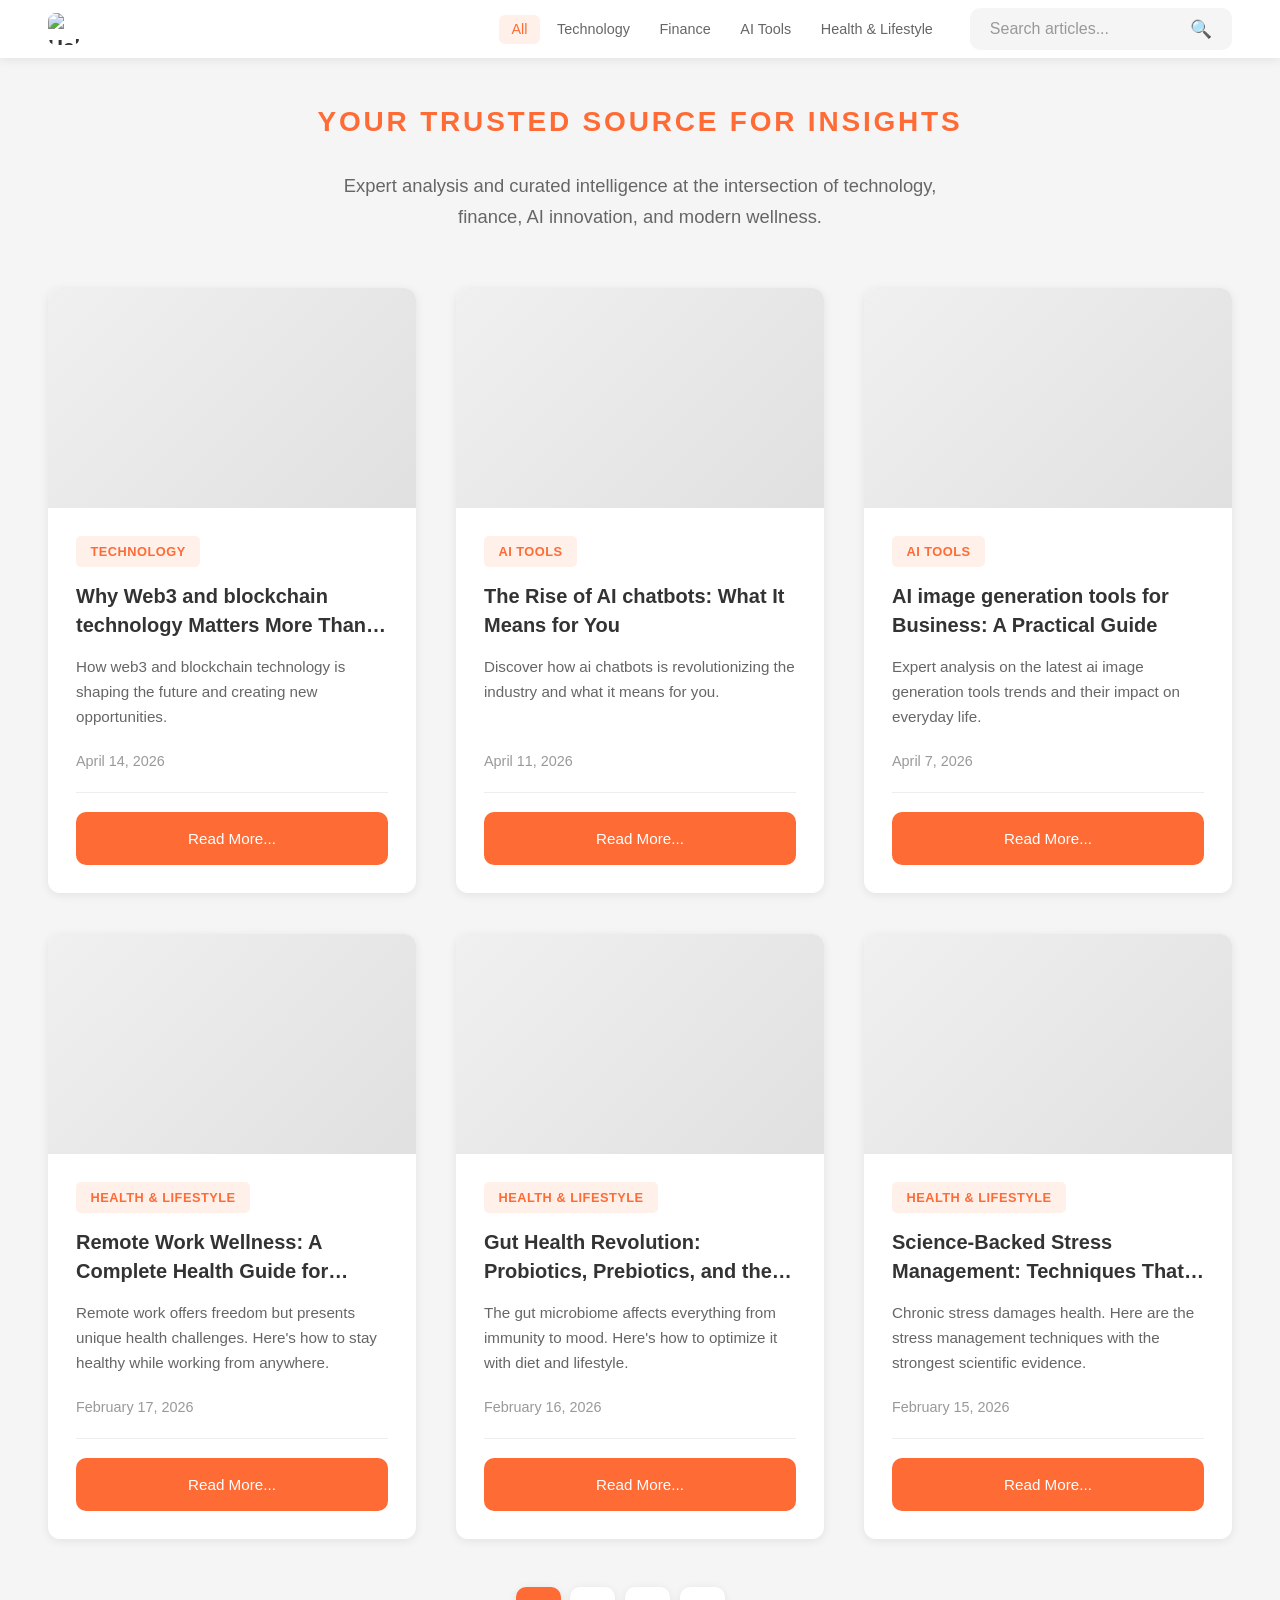
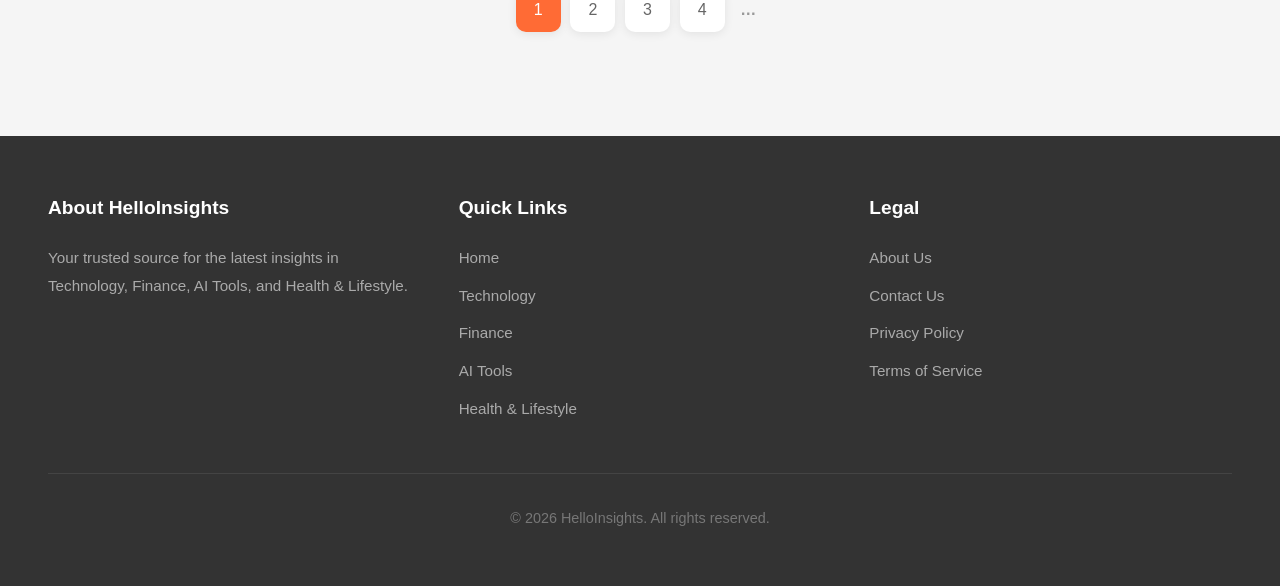
==== commit b6091580: "Simplify renderPagination function Refactor pagination rendering logic for clarity and efficiency." ====
--- a/index.html
+++ b/index.html
@@ -2,21 +2,34 @@
 <html lang="en">
 <head>
     <meta charset="UTF-8">
+    <!-- Favicon -->
+<link rel="icon" type="image/png" href="favicon-16x16.png">
+<link rel="icon" type="image/x-icon" href="favicon-16x16.ico">
     <meta name="viewport" content="width=device-width, initial-scale=1.0">
     <meta name="description" content="HelloInsights - Your trusted source for Technology, Finance, AI Tools, and Health & Lifestyle news and insights.">
-    <title>HelloInsights - Latest Articles & Insights</title>
+    <title>HelloInsights | Newest Global News & Insights</title>
+    <meta name="description"
+content="Stay informed with newest global news and insights across technology, AI, finance, health, and lifestyle.">
+
+<meta name="keywords"
+content="global news, technology news, AI news, finance news, real-time insights"> 
+    <!-- ============ Resource Hints ============ -->
     <link rel="preconnect" href="https://images.unsplash.com" crossorigin>
     <link rel="dns-prefetch" href="https://images.unsplash.com">
     <link rel="preconnect" href="https://pagead2.googlesyndication.com" crossorigin>
     <link rel="dns-prefetch" href="https://pagead2.googlesyndication.com">
     <link rel="preload" href="articles-list.json" as="fetch" crossorigin>
+    <!-- ============ Critical CSS (inlined, ~3KB) ============ -->
     <style>
-    *{margin:0;padding:0;box-sizing:border-box}:root{--accent-color:#ff6b35;--primary-color:var(--accent-color);--primary-hover:#e85a2a;--text-dark:#333;--text-medium:#666;--text-light:#999;--bg-light:#f5f5f5;--white:#fff;--shadow:0 2px 10px rgba(0,0,0,.08);--shadow-hover:0 4px 20px rgba(0,0,0,.12);--border-radius:12px;--transition:all .3s ease}html{font-size:16px;scroll-behavior:smooth}body{font-family:-apple-system,BlinkMacSystemFont,'Segoe UI',Roboto,Oxygen,Ubuntu,Cantarell,sans-serif;line-height:1.7;color:var(--text-dark);background:var(--bg-light);min-height:100vh}.header{background:var(--white);box-shadow:var(--shadow);position:sticky;top:0;z-index:1000}.header-content{max-width:1400px;margin:0 auto;padding:1.25rem 3rem;display:flex;justify-content:space-between;align-items:center;flex-wrap:wrap;gap:1rem}.logo{font-size:2rem;font-weight:700;color:var(--text-dark);text-decoration:none;display:flex;align-items:center;gap:.6rem}.logo-img{width:64px;height:64px;border-radius:10px;object-fit:contain}.nav-container{display:flex;align-items:center;gap:2.5rem;flex-wrap:wrap}.nav{display:flex;gap:.5rem;list-style:none}.nav a{text-decoration:none;color:var(--text-medium);padding:.6rem 1.2rem;border-radius:8px;font-weight:500;transition:var(--transition)}.nav a:hover,.nav a.active{color:var(--primary-color);background:rgba(255,107,53,.1)}.container{max-width:1400px;margin:0 auto;padding:2.5rem 3rem}.page-header{text-align:center;margin-bottom:3rem;padding:0 1rem}.site-tagline{font-size:1.75rem;text-transform:uppercase;letter-spacing:.1em;color:var(--accent-color);font-weight:900;margin-bottom:1rem}.site-description{color:var(--text-medium);font-size:1.15rem;line-height:1.7;max-width:650px;margin:0 auto}.article-grid{display:grid;grid-template-columns:repeat(3,1fr);gap:2.5rem}.article-card{background:var(--white);border-radius:var(--border-radius);box-shadow:var(--shadow);overflow:hidden;transition:var(--transition);display:flex;flex-direction:column;contain:layout style}.article-card:hover{transform:translateY(-8px);box-shadow:var(--shadow-hover)}.card-image{width:100%;aspect-ratio:3/2;overflow:hidden;background:linear-gradient(110deg,#f0f0f0 8%,#e8e8e8 18%,#f0f0f0 33%);background-size:200% 100%;animation:shimmer 1.5s linear infinite}.card-image img{width:100%;height:100%;object-fit:cover;transition:transform .3s ease}.article-card:hover .card-image img{transform:scale(1.05)}.card-content{padding:1.75rem;flex:1;display:flex;flex-direction:column}.card-category{display:inline-block;background:rgba(255,107,53,.1);color:var(--primary-color);padding:.3rem .9rem;border-radius:5px;font-size:.8rem;font-weight:600;text-transform:uppercase;letter-spacing:.5px;margin-bottom:.9rem;width:fit-content}.card-title{font-size:1.25rem;font-weight:600;color:var(--text-dark);margin-bottom:.9rem;line-height:1.45;display:-webkit-box;-webkit-line-clamp:2;-webkit-box-orient:vertical;overflow:hidden}.card-title a{text-decoration:none;color:inherit;transition:var(--transition)}.card-title a:hover{color:var(--primary-color)}.card-excerpt{color:var(--text-medium);font-size:.95rem;line-height:1.65;margin-bottom:1.2rem;display:-webkit-box;-webkit-line-clamp:3;-webkit-box-orient:vertical;overflow:hidden;flex:1}.card-meta{display:flex;align-items:center;font-size:.9rem;color:var(--text-light);margin-bottom:1.2rem;padding-bottom:1.2rem;border-bottom:1px solid #eee}.read-more-btn{display:flex;align-items:center;justify-content:center;background:var(--primary-color);color:var(--white);text-decoration:none;padding:.85rem 1.75rem;border-radius:10px;font-weight:500;font-size:.95rem;transition:var(--transition);width:100%;margin-top:auto}.read-more-btn:hover{background:var(--primary-hover);transform:translateY(-3px);box-shadow:0 4px 12px rgba(255,107,53,.3)}.footer{background:var(--text-dark);color:var(--white);padding:3.5rem 3rem;margin-top:4rem}.footer-content{max-width:1400px;margin:0 auto;display:grid;grid-template-columns:repeat(3,1fr);gap:3rem}.footer-section h4{font-size:1.2rem;margin-bottom:1.2rem}.footer-section p,.footer-section a{color:#aaa;font-size:.95rem;line-height:1.85;text-decoration:none}.footer-section a:hover{color:var(--primary-color)}.footer-section ul{list-style:none}.footer-section ul li{margin-bottom:.6rem}.footer-bottom{max-width:1400px;margin:2.5rem auto 0;padding-top:2rem;border-top:1px solid #444;text-align:center;color:#777;font-size:.9rem}.ad-container{min-height:0!important;max-height:0!important;overflow:hidden;border:none!important;background:transparent!important;margin:0!important;padding:0!important;transition:all .3s ease}.ad-container:not(:empty){min-height:auto!important;max-height:none!important;margin:2rem auto!important;padding:1rem!important}.pagination{display:flex;justify-content:center;align-items:center;gap:.6rem;margin-top:3rem}.pagination a{display:flex;align-items:center;justify-content:center;width:45px;height:45px;border-radius:10px;background:var(--white);color:var(--text-medium);text-decoration:none;font-weight:500;box-shadow:var(--shadow)}.pagination a:hover,.pagination a.active{background:var(--primary-color);color:var(--white)}.pagination a.disabled{opacity:.5;cursor:not-allowed}.back-to-top{position:fixed;bottom:2.5rem;right:2.5rem;width:55px;height:55px;background:var(--primary-color);color:white;border:none;border-radius:50%;cursor:pointer;font-size:1.6rem;display:flex;align-items:center;justify-content:center;box-shadow:var(--shadow-hover);transition:var(--transition);opacity:0;visibility:hidden;z-index:999}.back-to-top.visible{opacity:1;visibility:visible}.loading{display:flex;justify-content:center;align-items:center;padding:3rem}.loading::after{content:'';width:45px;height:45px;border:3px solid #eee;border-top-color:var(--primary-color);border-radius:50%;animation:spin 1s linear infinite}@keyframes spin{to{transform:rotate(360deg)}}@keyframes shimmer{0%{background-position:200% 0}100%{background-position:-200% 0}}.menu-toggle{display:none;flex-direction:column;gap:5px;cursor:pointer;padding:.5rem}.menu-toggle span{width:28px;height:3px;background:var(--text-dark);border-radius:2px}.search-box{display:flex;align-items:center;background:var(--bg-light);border-radius:10px;padding:.6rem 1.2rem;border:1px solid transparent;transition:var(--transition)}.search-box input{border:none;background:transparent;outline:none;width:200px;font-size:1rem;color:var(--text-dark)}.search-box input::placeholder{color:var(--text-light)}.search-box button{background:none;border:none;cursor:pointer;color:var(--text-light);font-size:1.1rem}@media(max-width:1200px){.header-content{padding:1rem 2rem}.container{padding:2rem}.article-grid{grid-template-columns:repeat(2,1fr);gap:2rem}.footer-content{grid-template-columns:repeat(2,1fr)}}@media(max-width:768px){html{font-size:15px}.header-content{padding:1rem 1.25rem}.menu-toggle{display:flex}.nav-container{display:none;width:100%;flex-direction:column;gap:1rem;padding-top:1rem}.nav-container.active{display:flex}.nav{flex-direction:column;width:100%}.nav a{padding:.8rem 1rem;text-align:center;border-bottom:1px solid #eee}.search-box{width:100%}.search-box input{width:100%}.container{padding:1.5rem 1.25rem}.article-grid{grid-template-columns:1fr;gap:1.75rem}.page-header{margin-bottom:2rem}.site-tagline{font-size:1.4rem}.site-description{font-size:1rem}.card-image{aspect-ratio:3/2}.card-content{padding:1.5rem}.card-title{font-size:1.15rem}.footer{padding:2.5rem 1.5rem}.footer-content{grid-template-columns:1fr;text-align:center;gap:2rem}.logo-img{width:40px;height:40px}}@media(max-width:480px){html{font-size:14px}.logo{font-size:1.6rem}.logo-img{width:36px;height:36px}.container{padding:1.25rem 1rem}.card-content{padding:1.25rem}.card-title{font-size:1.05rem}.read-more-btn{padding:.7rem 1.4rem;font-size:.9rem}}
+    *{margin:0;padding:0;box-sizing:border-box}:root{--accent-color:#ff6b35;--primary-color:var(--accent-color);--primary-hover:#e85a2a;--text-dark:#333;--text-medium:#666;--text-light:#999;--bg-light:#f5f5f5;--white:#fff;--shadow:0 2px 10px rgba(0,0,0,.08);--shadow-hover:0 4px 20px rgba(0,0,0,.12);--border-radius:12px;--transition:all .3s ease}html{font-size:16px;scroll-behavior:smooth}body{font-family:-apple-system,BlinkMacSystemFont,'Segoe UI',Roboto,Oxygen,Ubuntu,Cantarell,sans-serif;line-height:1.7;color:var(--text-dark);background:var(--bg-light);min-height:100vh}.header{background:var(--white);box-shadow:var(--shadow);position:sticky;top:0;z-index:1000}.header-content{max-width:1400px;margin:0 auto;padding:1.25rem 3rem;display:flex;justify-content:space-between;align-items:center;flex-wrap:wrap;gap:1rem}.logo{font-size:2rem;font-weight:700;color:var(--text-dark);text-decoration:none;display:flex;align-items:center;gap:.6rem}.logo-img{width:64px;height:64px;border-radius:10px;object-fit:contain}.nav{display:flex;gap:.5rem;list-style:none}.nav a{text-decoration:none;color:var(--text-medium);padding:.6rem 1.2rem;border-radius:8px;font-weight:500;transition:var(--transition)}.nav a:hover,.nav a.active{color:var(--primary-color);background:rgba(255,107,53,.1)}.container{max-width:1400px;margin:0 auto;padding:2.5rem 3rem}.page-header{text-align:center;margin-bottom:3rem;padding:0 1rem}.site-tagline{font-size:1.75rem;text-transform:uppercase;letter-spacing:.1em;color:var(--accent-color);font-weight:900;margin-bottom:1rem}.site-description{color:var(--text-medium);font-size:1.15rem;line-height:1.7;max-width:650px;margin:0 auto}.article-grid{display:grid;grid-template-columns:repeat(3,1fr);gap:2.5rem}.article-card{background:var(--white);border-radius:var(--border-radius);box-shadow:var(--shadow);overflow:hidden;transition:var(--transition);display:flex;flex-direction:column;contain:layout style}.article-card:hover{transform:translateY(-8px);box-shadow:var(--shadow-hover)}.card-image{width:100%;aspect-ratio:3/2;overflow:hidden;background:linear-gradient(110deg,#f0f0f0 8%,#e8e8e8 18%,#f0f0f0 33%);background-size:200% 100%;animation:shimmer 1.5s linear infinite}.card-image img{width:100%;height:100%;object-fit:cover;transition:transform .3s ease}.article-card:hover .card-image img{transform:scale(1.05)}.card-content{padding:1.75rem;flex:1;display:flex;flex-direction:column}.card-category{display:inline-block;background:rgba(255,107,53,.1);color:var(--primary-color);padding:.3rem .9rem;border-radius:5px;font-size:.8rem;font-weight:600;text-transform:uppercase;letter-spacing:.5px;margin-bottom:.9rem;width:fit-content}.card-title{font-size:1.25rem;font-weight:600;color:var(--text-dark);margin-bottom:.9rem;line-height:1.45;display:-webkit-box;-webkit-line-clamp:2;-webkit-box-orient:vertical;overflow:hidden}.card-title a{text-decoration:none;color:inherit;transition:var(--transition)}.card-title a:hover{color:var(--primary-color)}.card-excerpt{color:var(--text-medium);font-size:.95rem;line-height:1.65;margin-bottom:1.2rem;display:-webkit-box;-webkit-line-clamp:3;-webkit-box-orient:vertical;overflow:hidden;flex:1}.card-meta{display:flex;align-items:center;font-size:.9rem;color:var(--text-light);margin-bottom:1.2rem;padding-bottom:1.2rem;border-bottom:1px solid #eee}.read-more-btn{display:flex;align-items:center;justify-content:center;background:var(--primary-color);color:var(--white);text-decoration:none;padding:.85rem 1.75rem;border-radius:10px;font-weight:500;font-size:.95rem;transition:var(--transition);width:100%;margin-top:auto}.read-more-btn:hover{background:var(--primary-hover);transform:translateY(-3px);box-shadow:0 4px 12px rgba(255,107,53,.3)}.loading{display:flex;justify-content:center;align-items:center;padding:3rem}.loading::after{content:'';width:45px;height:45px;border:3px solid #eee;border-top-color:var(--primary-color);border-radius:50%;animation:spin 1s linear infinite}@keyframes spin{to{transform:rotate(360deg)}}@keyframes shimmer{0%{background-position:200% 0}100%{background-position:-200% 0}}.menu-toggle{display:none;flex-direction:column;gap:5px;cursor:pointer;padding:.5rem}.menu-toggle span{width:28px;height:3px;background:var(--text-dark);border-radius:2px}.nav-container{display:flex;align-items:center;gap:2.5rem;flex-wrap:wrap}.search-box{display:flex;align-items:center;background:var(--bg-light);border-radius:10px;padding:.6rem 1.2rem;border:1px solid transparent;transition:var(--transition)}.search-box input{border:none;background:transparent;outline:none;width:200px;font-size:1rem;color:var(--text-dark)}.search-box input::placeholder{color:var(--text-light)}.search-box button{background:none;border:none;cursor:pointer;color:var(--text-light);font-size:1.1rem}.pagination{display:flex;justify-content:center;align-items:center;gap:.6rem;margin-top:3rem}.pagination a{display:flex;align-items:center;justify-content:center;width:45px;height:45px;border-radius:10px;background:var(--white);color:var(--text-medium);text-decoration:none;font-weight:500;box-shadow:var(--shadow)}.pagination a:hover,.pagination a.active{background:var(--primary-color);color:var(--white)}.pagination a.disabled{opacity:.5;cursor:not-allowed}.pagination .page-dots{display:flex;align-items:center;justify-content:center;width:30px;height:45px;color:var(--text-light);font-weight:700;letter-spacing:2px;user-select:none}.pagination a.nav-btn{width:auto;padding:0 1rem;font-size:.85rem;white-space:nowrap}.footer{background:var(--text-dark);color:var(--white);padding:3.5rem 3rem;margin-top:4rem}.footer-content{max-width:1400px;margin:0 auto;display:grid;grid-template-columns:repeat(3,1fr);gap:3rem}.footer-section h4{font-size:1.2rem;margin-bottom:1.2rem}.footer-section p,.footer-section a{color:#aaa;font-size:.95rem;line-height:1.85;text-decoration:none}.footer-section a:hover{color:var(--primary-color)}.footer-section ul{list-style:none}.footer-section ul li{margin-bottom:.6rem}.footer-bottom{max-width:1400px;margin:2.5rem auto 0;padding-top:2rem;border-top:1px solid #444;text-align:center;color:#777;font-size:.9rem}.ad-container{min-height:0!important;max-height:0!important;overflow:hidden;border:none!important;background:transparent!important;margin:0!important;padding:0!important;transition:all .3s ease}.ad-container:not(:empty){min-height:auto!important;max-height:none!important;margin:2rem auto!important;padding:1rem!important}@media(max-width:1200px){.header-content{padding:1rem 2rem}.container{padding:2rem}.article-grid{grid-template-columns:repeat(2,1fr);gap:2rem}.footer-content{grid-template-columns:repeat(2,1fr)}}@media(max-width:768px){html{font-size:15px}.header-content{padding:1rem 1.25rem}.menu-toggle{display:flex}.nav-container{display:none;width:100%;flex-direction:column;gap:1rem;padding-top:1rem}.nav-container.active{display:flex}.nav{flex-direction:column;width:100%}.nav a{padding:.8rem 1rem;text-align:center;border-bottom:1px solid #eee}.search-box{width:100%}.search-box input{width:100%}.container{padding:1.5rem 1.25rem}.article-grid{grid-template-columns:1fr;gap:1.75rem}.page-header{margin-bottom:2rem}.site-tagline{font-size:1.4rem}.site-description{font-size:1rem}.card-image{aspect-ratio:3/2}.card-content{padding:1.5rem}.card-title{font-size:1.15rem}.footer{padding:2.5rem 1.5rem}.footer-content{grid-template-columns:1fr;text-align:center;gap:2rem}.logo-img{width:40px;height:40px}}@media(max-width:480px){html{font-size:14px}.logo{font-size:1.6rem}.logo-img{width:36px;height:36px}.container{padding:1.25rem 1rem}.card-content{padding:1.25rem}.card-title{font-size:1.05rem}.read-more-btn{padding:.7rem 1.4rem;font-size:.9rem}}
     </style>
+    <!-- ============ Non-critical CSS (async, non-blocking) ============ -->
     <link rel="stylesheet" href="style.css" media="print" onload="this.media='all'">
     <noscript><link rel="stylesheet" href="style.css"></noscript>
+    <!-- ============ Config loader (async) ============ -->
     <script src="config-loader.js" async></script>
 </head>
+  
 <body>
     <header class="header">
         <div class="header-content">
@@ -91,9 +104,15 @@
     </footer>
     <button class="back-to-top" id="backToTop" onclick="scrollToTop()">↑</button>
     <script>
+    // ==========================================
+    // Service Worker Registration
+    // ==========================================
     if ('serviceWorker' in navigator) {
         navigator.serviceWorker.register('sw.js').catch(function() {});
     }
+    // ==========================================
+    // Core Logic
+    // ==========================================
     var ARTICLES_PER_PAGE = 6;
     var allArticles = [];
     var currentPage = 1;
@@ -107,7 +126,7 @@
     var fallbackImages = {
         'technology': 'https://images.unsplash.com/photo-1518770660439-4636190af475?w=600&h=400&fit=crop',
         'finance': 'https://images.unsplash.com/photo-1611974789855-9c2a0a7236a3?w=600&h=400&fit=crop',
-        'ai-tools': 'https://images.unsplash.com/photo-1677442136019-21780ecad995?w=600&h=400&fit=crop',
+        'ai-tools': 'https://images.unsplash.com/photo-1677442136019-21780ecf995?w=600&h=400&fit=crop',
         'health-lifestyle': 'https://images.unsplash.com/photo-1498837167922-ddd27525d352?w=600&h=400&fit=crop'
     };
     var defaultFallback = fallbackImages['technology'];
@@ -116,8 +135,8 @@
         var start = new Date('2026-01-01').getTime();
         var offset = (id % 180) * 86400000;
         var d = new Date(start + offset);
-        var months = ['January','February','March','April','May','June','July','August','September','October','November','December'];
-        return months[d.getMonth()] + ' ' + d.getDate() + ', ' + d.getFullYear();
+        var m = ['January','February','March','April','May','June','July','August','September','October','November','December'];
+        return m[d.getMonth()] + ' ' + d.getDate() + ', ' + d.getFullYear();
     }
     function getFallbackImage(cat) { return fallbackImages[cat] || defaultFallback; }
     function createArticleCard(article) {
@@ -153,15 +172,25 @@
         renderPagination(articles.length);
     }
     function renderPagination(total) {
-        var pages = Math.ceil(total / ARTICLES_PER_PAGE);
-        var el = document.getElementById('pagination');
-        if (!el || pages <= 1) { if (el) el.innerHTML = ''; return; }
-        var h = '<a href="#" class="' + (currentPage === 1 ? 'disabled' : '') + '" onclick="changePage(' + (currentPage-1) + ');return false;">«</a>';
+    var pages = Math.ceil(total / ARTICLES_PER_PAGE);
+    var el = document.getElementById('pagination');
+    if (!el || pages <= 1) { if (el) el.innerHTML = ''; return; }
+    var h = '';
+    var maxVisible = 4;
+    if (pages <= maxVisible) {
         for (var i = 1; i <= pages; i++)
             h += i === currentPage ? '<a href="#" class="active">' + i + '</a>' : '<a href="#" onclick="changePage(' + i + ');return false;">' + i + '</a>';
-        h += '<a href="#" class="' + (currentPage === pages ? 'disabled' : '') + '" onclick="changePage(' + (currentPage+1) + ');return false;">»</a>';
-        el.innerHTML = h;
-    }
+    } else {
+        var startP = Math.max(1, currentPage - Math.floor(maxVisible / 2));
+        var endP = Math.min(pages, startP + maxVisible - 1);
+        if (endP - startP + 1 < maxVisible) startP = Math.max(1, endP - maxVisible + 1);
+        if (startP > 1) h += '<span class="page-dots">…</span>';
+        for (var i = startP; i <= endP; i++)
+            h += i === currentPage ? '<a href="#" class="active">' + i + '</a>' : '<a href="#" onclick="changePage(' + i + ');return false;">' + i + '</a>';
+        if (endP < pages) h += '<span class="page-dots">…</span>';
+    }
+    el.innerHTML = h;
+}
     function changePage(p) {
         var t = Math.ceil(filteredArticles.length / ARTICLES_PER_PAGE);
         if (p < 1 || p > t) return;
@@ -200,13 +229,10 @@
         if (input) input.addEventListener('keypress', function(e) { if (e.key === 'Enter') { e.preventDefault(); handleSearch(); } });
         if (btn) btn.addEventListener('click', function(e) { e.preventDefault(); handleSearch(); });
     }
-    function toggleMenu() { var nav = document.getElementById('navContainer'); if (nav) nav.classList.toggle('active'); }
-    function scrollToTop() { window.scrollTo({ top: 0, behavior: 'smooth' }); }
-    window.addEventListener('scroll', function() {
-        var btn = document.getElementById('backToTop');
-        if (btn) btn.classList.toggle('visible', window.pageYOffset > 300);
-    });
-
+    // ==========================================
+    // 立即 fetch 文章 — 不等待 config.json
+    // config-loader.js 异步处理 logo/nav/footer/ads
+    // ==========================================
     fetch('articles-list.json', { cache: 'force-cache' })
         .then(function(r) { return r.json(); })
         .then(function(data) {
@@ -219,7 +245,7 @@
             var grid = document.getElementById('articleGrid');
             if (grid) grid.innerHTML = '<p style="text-align:center;grid-column:1/-1;padding:3rem;color:#999;">Unable to load articles.</p>';
         });
-
+    // config 加载后更新分类名（用于搜索匹配）
     if (typeof loadSiteConfig === 'function') {
         loadSiteConfig(function(config) {
             if (config && config.categories) {
--- a/style.css
+++ b/style.css
@@ -26,24 +26,24 @@
 /* Header & Navigation */
 .header { background: var(--white); box-shadow: var(--shadow); position: sticky; top: 0; z-index: 1000; }
 .header-content {
-    max-width: 1400px; margin: 0 auto; padding: 1.25rem 3rem;
+    max-width: 1400px; margin: 0 auto; padding: 0.5rem 3rem;
     display: flex; justify-content: space-between; align-items: center; flex-wrap: wrap; gap: 1rem;
 }
-.logo { font-size: 2rem; font-weight: 700; color: var(--text-dark); text-decoration: none; display: flex; align-items: center; gap: 0.6rem; }
+.logo { font-size: 1.3rem; font-weight: 700; color: var(--text-dark); text-decoration: none; display: flex; align-items: center; gap: 0.5rem; }
 .logo span { color: var(--primary-color); }
-.logo-img { width: 64px; height: 64px; border-radius: 10px; object-fit: contain; }
-.logo-text { font-size: 2.2rem; font-weight: 700; color: var(--text-dark); }
+.logo-img { width: 32px; height: 32px; border-radius: 8px; object-fit: contain; }
+.logo-text { font-size: 1.3rem; font-weight: 700; color: var(--text-dark); }
 .logo:hover .logo-text { color: var(--primary-color); }
 .logo-icon {
-    width: 56px; height: 56px; background: linear-gradient(135deg, var(--primary-color), #ff8f65);
-    border-radius: 12px; display: flex; align-items: center; justify-content: center;
-    color: white; font-weight: bold; font-size: 1.6rem;
-}
-.nav-container { display: flex; align-items: center; gap: 2.5rem; flex-wrap: wrap; }
-.nav { display: flex; gap: 0.5rem; list-style: none; }
+    width: 32px; height: 32px; background: linear-gradient(135deg, var(--primary-color), #ff8f65);
+    border-radius: 8px; display: flex; align-items: center; justify-content: center;
+    color: white; font-weight: bold; font-size: 1rem;
+}
+.nav-container { display: flex; align-items: center; gap: 1.5rem; flex-wrap: wrap; }
+.nav { display: flex; gap: 0.25rem; list-style: none; }
 .nav a {
-    text-decoration: none; color: var(--text-medium); padding: 0.6rem 1.2rem;
-    border-radius: 8px; transition: var(--transition); font-weight: 500; font-size: 1rem;
+    text-decoration: none; color: var(--text-medium); padding: 0.4rem 0.8rem;
+    border-radius: 6px; transition: var(--transition); font-weight: 500; font-size: 0.9rem;
 }
 .nav a:hover, .nav a.active { color: var(--primary-color); background: rgba(255,107,53,0.1); }
 .search-box {
@@ -199,13 +199,20 @@
     .pagination { gap: 0.4rem; }
     .pagination a { width: 40px; height: 40px; font-size: 0.9rem; }
     .back-to-top { bottom: 1.5rem; right: 1.5rem; width: 48px; height: 48px; font-size: 1.4rem; }
-    .logo-img { width: 40px; height: 40px; }
+    .header-content { padding: 0.5rem 1.25rem; }
+    .logo-img { width: 28px; height: 28px; }
+    .logo-icon { width: 28px; height: 28px; font-size: 0.85rem; }
+    .logo-text { font-size: 1.15rem; }
+    .logo { font-size: 1.15rem; gap: 0.4rem; }
 }
 /* Responsive - Small Mobile */
 @media (max-width: 480px) {
     html { font-size: 14px; }
-    .logo { font-size: 1.6rem; }
-    .logo-img { width: 36px; height: 36px; }
+    .header-content { padding: 0.4rem 1rem; }
+    .logo { font-size: 1rem; gap: 0.3rem; }
+    .logo-img { width: 26px; height: 26px; }
+    .logo-icon { width: 26px; height: 26px; font-size: 0.75rem; }
+    .logo-text { font-size: 1rem; }
     .container { padding: 1.25rem 1rem; }
     .card-image { height: 180px; }
     .card-content { padding: 1.25rem; }
@@ -235,55 +242,3 @@
     .container { max-width: 100%; padding: 0; }
     .article-card { box-shadow: none; break-inside: avoid; }
 }
-/* ========================================
-   Image System Optimization
-   ======================================== */
-/* 固定宽高比容器 — 消除布局抖动 (CLS) */
-.card-image {
-    aspect-ratio: 3 / 2;
-    height: auto;
-}
-.card-image img {
-    width: 100%;
-    height: 100%;
-    object-fit: cover;
-}
-/* 图片加载前的占位背景动画 */
-.card-image {
-    background: linear-gradient(110deg, #f0f0f0 8%, #e8e8e8 18%, #f0f0f0 33%);
-    background-size: 200% 100%;
-    animation: shimmer 1.5s linear infinite;
-}
-.card-image:has(img[complete]) {
-    animation: none;
-    background: #f0f0f0;
-}
-@keyframes shimmer {
-    0% { background-position: 200% 0; }
-    100% { background-position: -200% 0; }
-}
-/* 详情页 hero 同样固定宽高比 */
-.article-hero {
-    aspect-ratio: 2 / 1;
-    height: auto;
-}
-.article-hero img {
-    width: 100%;
-    height: 100%;
-    object-fit: cover;
-    decoding: async;
-}
-/* Logo 固定尺寸防止 CLS */
-.logo-img {
-    width: 64px;
-    height: 64px;
-}
-/* ========================================
-   Performance: contain 优化重绘范围
-   ======================================== */
-.article-card {
-    contain: layout style;
-}
-.article-grid {
-    contain: layout;
-}
--- a/style.css
+++ b/style.css
@@ -26,24 +26,24 @@
 /* Header & Navigation */
 .header { background: var(--white); box-shadow: var(--shadow); position: sticky; top: 0; z-index: 1000; }
 .header-content {
-    max-width: 1400px; margin: 0 auto; padding: 1.25rem 3rem;
+    max-width: 1400px; margin: 0 auto; padding: 0.5rem 3rem;
     display: flex; justify-content: space-between; align-items: center; flex-wrap: wrap; gap: 1rem;
 }
-.logo { font-size: 2rem; font-weight: 700; color: var(--text-dark); text-decoration: none; display: flex; align-items: center; gap: 0.6rem; }
+.logo { font-size: 1.3rem; font-weight: 700; color: var(--text-dark); text-decoration: none; display: flex; align-items: center; gap: 0.5rem; }
 .logo span { color: var(--primary-color); }
-.logo-img { width: 64px; height: 64px; border-radius: 10px; object-fit: contain; }
-.logo-text { font-size: 2.2rem; font-weight: 700; color: var(--text-dark); }
+.logo-img { width: 32px; height: 32px; border-radius: 8px; object-fit: contain; }
+.logo-text { font-size: 1.3rem; font-weight: 700; color: var(--text-dark); }
 .logo:hover .logo-text { color: var(--primary-color); }
 .logo-icon {
-    width: 56px; height: 56px; background: linear-gradient(135deg, var(--primary-color), #ff8f65);
-    border-radius: 12px; display: flex; align-items: center; justify-content: center;
-    color: white; font-weight: bold; font-size: 1.6rem;
-}
-.nav-container { display: flex; align-items: center; gap: 2.5rem; flex-wrap: wrap; }
-.nav { display: flex; gap: 0.5rem; list-style: none; }
+    width: 32px; height: 32px; background: linear-gradient(135deg, var(--primary-color), #ff8f65);
+    border-radius: 8px; display: flex; align-items: center; justify-content: center;
+    color: white; font-weight: bold; font-size: 1rem;
+}
+.nav-container { display: flex; align-items: center; gap: 1.5rem; flex-wrap: wrap; }
+.nav { display: flex; gap: 0.25rem; list-style: none; }
 .nav a {
-    text-decoration: none; color: var(--text-medium); padding: 0.6rem 1.2rem;
-    border-radius: 8px; transition: var(--transition); font-weight: 500; font-size: 1rem;
+    text-decoration: none; color: var(--text-medium); padding: 0.4rem 0.8rem;
+    border-radius: 6px; transition: var(--transition); font-weight: 500; font-size: 0.9rem;
 }
 .nav a:hover, .nav a.active { color: var(--primary-color); background: rgba(255,107,53,0.1); }
 .search-box {
@@ -199,13 +199,20 @@
     .pagination { gap: 0.4rem; }
     .pagination a { width: 40px; height: 40px; font-size: 0.9rem; }
     .back-to-top { bottom: 1.5rem; right: 1.5rem; width: 48px; height: 48px; font-size: 1.4rem; }
-    .logo-img { width: 40px; height: 40px; }
+    .header-content { padding: 0.5rem 1.25rem; }
+    .logo-img { width: 28px; height: 28px; }
+    .logo-icon { width: 28px; height: 28px; font-size: 0.85rem; }
+    .logo-text { font-size: 1.15rem; }
+    .logo { font-size: 1.15rem; gap: 0.4rem; }
 }
 /* Responsive - Small Mobile */
 @media (max-width: 480px) {
     html { font-size: 14px; }
-    .logo { font-size: 1.6rem; }
-    .logo-img { width: 36px; height: 36px; }
+    .header-content { padding: 0.4rem 1rem; }
+    .logo { font-size: 1rem; gap: 0.3rem; }
+    .logo-img { width: 26px; height: 26px; }
+    .logo-icon { width: 26px; height: 26px; font-size: 0.75rem; }
+    .logo-text { font-size: 1rem; }
     .container { padding: 1.25rem 1rem; }
     .card-image { height: 180px; }
     .card-content { padding: 1.25rem; }
@@ -235,55 +242,3 @@
     .container { max-width: 100%; padding: 0; }
     .article-card { box-shadow: none; break-inside: avoid; }
 }
-/* ========================================
-   Image System Optimization
-   ======================================== */
-/* 固定宽高比容器 — 消除布局抖动 (CLS) */
-.card-image {
-    aspect-ratio: 3 / 2;
-    height: auto;
-}
-.card-image img {
-    width: 100%;
-    height: 100%;
-    object-fit: cover;
-}
-/* 图片加载前的占位背景动画 */
-.card-image {
-    background: linear-gradient(110deg, #f0f0f0 8%, #e8e8e8 18%, #f0f0f0 33%);
-    background-size: 200% 100%;
-    animation: shimmer 1.5s linear infinite;
-}
-.card-image:has(img[complete]) {
-    animation: none;
-    background: #f0f0f0;
-}
-@keyframes shimmer {
-    0% { background-position: 200% 0; }
-    100% { background-position: -200% 0; }
-}
-/* 详情页 hero 同样固定宽高比 */
-.article-hero {
-    aspect-ratio: 2 / 1;
-    height: auto;
-}
-.article-hero img {
-    width: 100%;
-    height: 100%;
-    object-fit: cover;
-    decoding: async;
-}
-/* Logo 固定尺寸防止 CLS */
-.logo-img {
-    width: 64px;
-    height: 64px;
-}
-/* ========================================
-   Performance: contain 优化重绘范围
-   ======================================== */
-.article-card {
-    contain: layout style;
-}
-.article-grid {
-    contain: layout;
-}
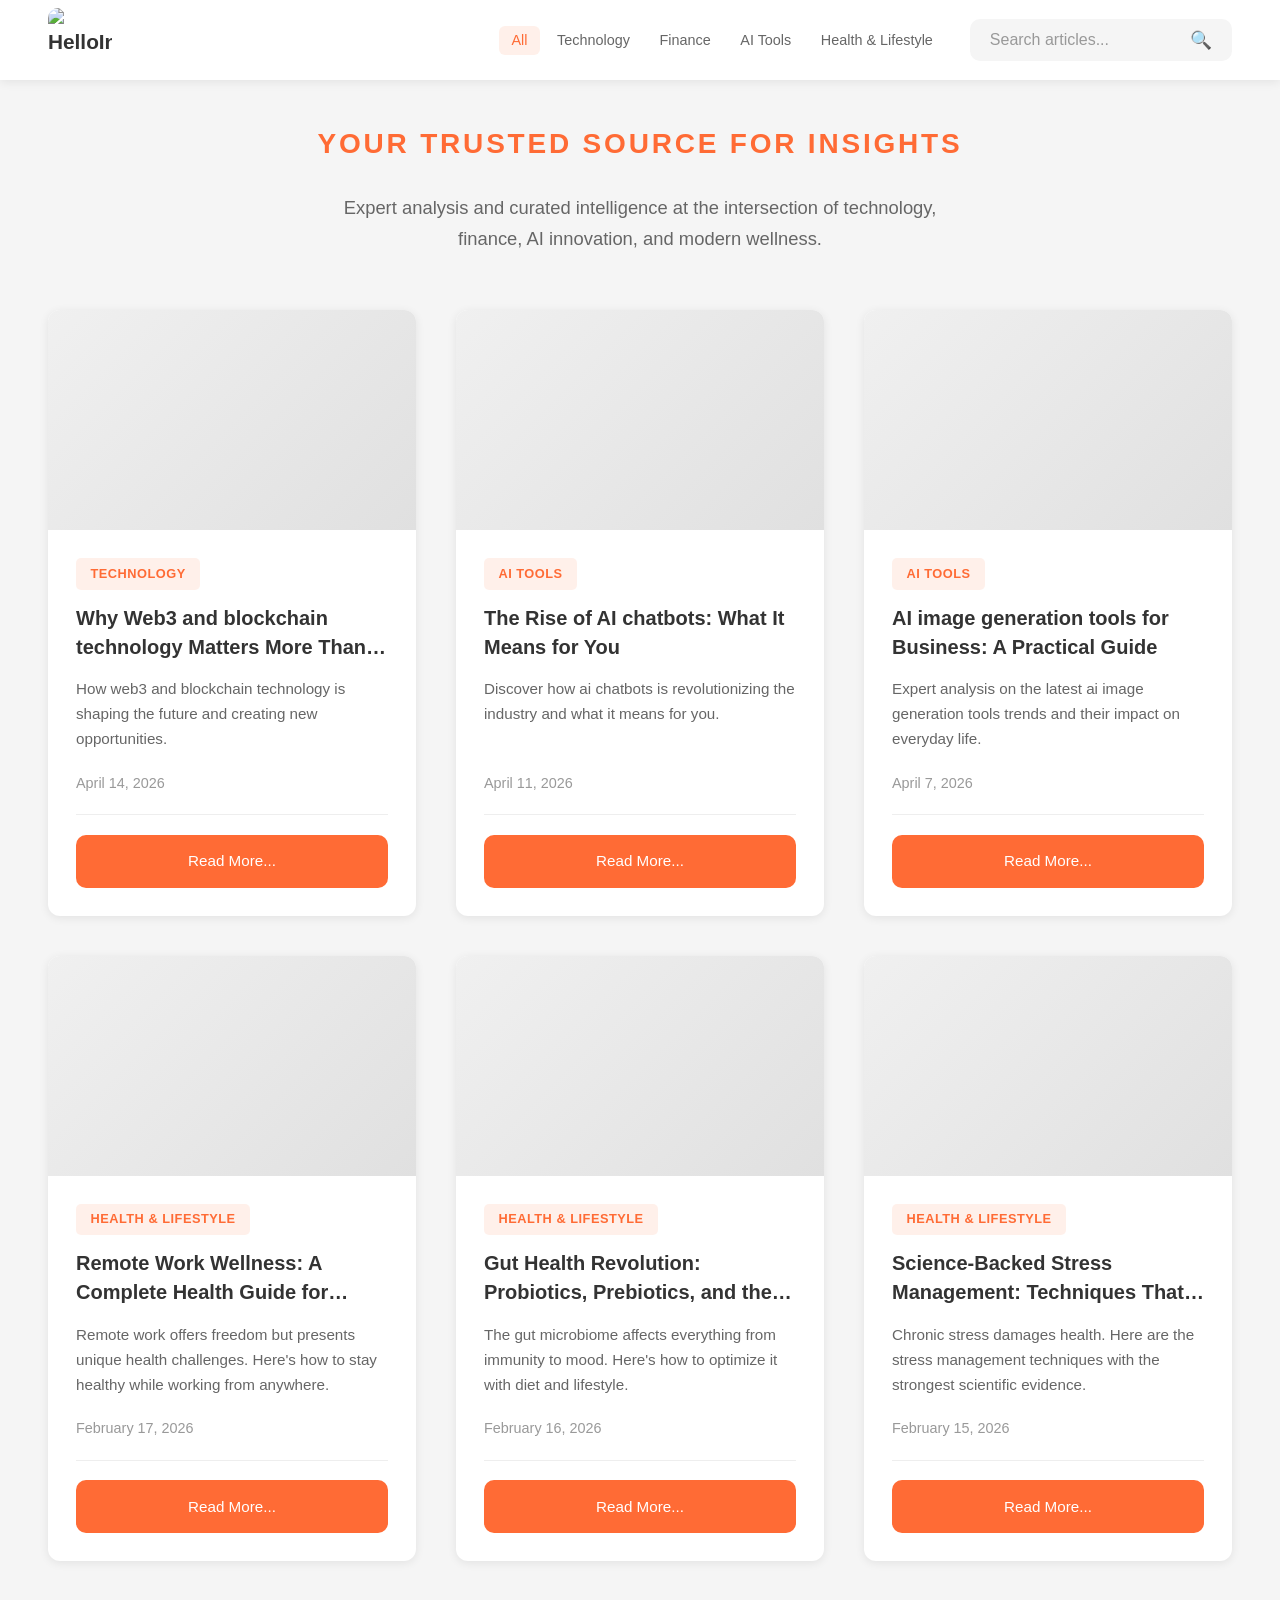
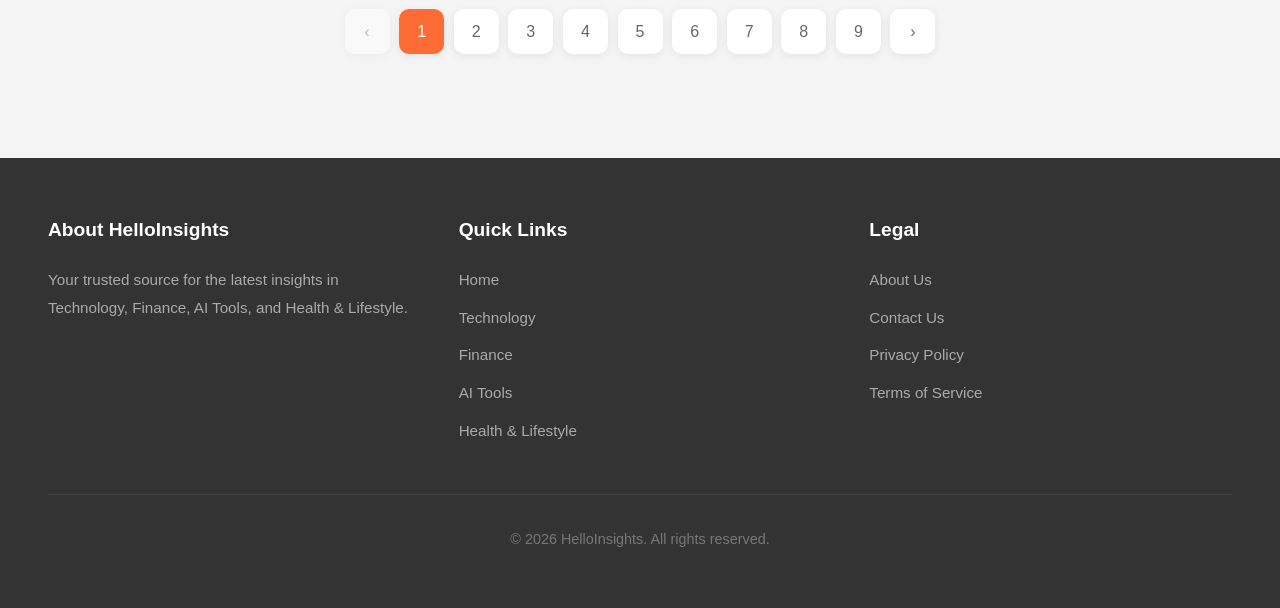
==== commit 8d09fee1: "Update favicon links and ad slots in index.html" ====
--- a/index.html
+++ b/index.html
@@ -4,32 +4,24 @@
     <meta charset="UTF-8">
     <!-- Favicon -->
 <link rel="icon" type="image/png" href="favicon-16x16.png">
-<link rel="icon" type="image/x-icon" href="favicon-16x16.ico">
+<link rel="icon" type="image/x-icon" href="favicon-16.ico">
     <meta name="viewport" content="width=device-width, initial-scale=1.0">
     <meta name="description" content="HelloInsights - Your trusted source for Technology, Finance, AI Tools, and Health & Lifestyle news and insights.">
     <title>HelloInsights | Newest Global News & Insights</title>
-    <meta name="description"
-content="Stay informed with newest global news and insights across technology, AI, finance, health, and lifestyle.">
-
-<meta name="keywords"
-content="global news, technology news, AI news, finance news, real-time insights"> 
+    <meta name="description" content="Stay informed with newest global news and insights across technology, AI, finance, health, and lifestyle.">
+    <meta name="keywords" content="global news, technology news, AI news, finance news, real-time insights"> 
     <!-- ============ Resource Hints ============ -->
     <link rel="preconnect" href="https://images.unsplash.com" crossorigin>
     <link rel="dns-prefetch" href="https://images.unsplash.com">
     <link rel="preconnect" href="https://pagead2.googlesyndication.com" crossorigin>
     <link rel="dns-prefetch" href="https://pagead2.googlesyndication.com">
     <link rel="preload" href="articles-list.json" as="fetch" crossorigin>
-    <!-- ============ Critical CSS (inlined, ~3KB) ============ -->
-    <style>
-    *{margin:0;padding:0;box-sizing:border-box}:root{--accent-color:#ff6b35;--primary-color:var(--accent-color);--primary-hover:#e85a2a;--text-dark:#333;--text-medium:#666;--text-light:#999;--bg-light:#f5f5f5;--white:#fff;--shadow:0 2px 10px rgba(0,0,0,.08);--shadow-hover:0 4px 20px rgba(0,0,0,.12);--border-radius:12px;--transition:all .3s ease}html{font-size:16px;scroll-behavior:smooth}body{font-family:-apple-system,BlinkMacSystemFont,'Segoe UI',Roboto,Oxygen,Ubuntu,Cantarell,sans-serif;line-height:1.7;color:var(--text-dark);background:var(--bg-light);min-height:100vh}.header{background:var(--white);box-shadow:var(--shadow);position:sticky;top:0;z-index:1000}.header-content{max-width:1400px;margin:0 auto;padding:1.25rem 3rem;display:flex;justify-content:space-between;align-items:center;flex-wrap:wrap;gap:1rem}.logo{font-size:2rem;font-weight:700;color:var(--text-dark);text-decoration:none;display:flex;align-items:center;gap:.6rem}.logo-img{width:64px;height:64px;border-radius:10px;object-fit:contain}.nav{display:flex;gap:.5rem;list-style:none}.nav a{text-decoration:none;color:var(--text-medium);padding:.6rem 1.2rem;border-radius:8px;font-weight:500;transition:var(--transition)}.nav a:hover,.nav a.active{color:var(--primary-color);background:rgba(255,107,53,.1)}.container{max-width:1400px;margin:0 auto;padding:2.5rem 3rem}.page-header{text-align:center;margin-bottom:3rem;padding:0 1rem}.site-tagline{font-size:1.75rem;text-transform:uppercase;letter-spacing:.1em;color:var(--accent-color);font-weight:900;margin-bottom:1rem}.site-description{color:var(--text-medium);font-size:1.15rem;line-height:1.7;max-width:650px;margin:0 auto}.article-grid{display:grid;grid-template-columns:repeat(3,1fr);gap:2.5rem}.article-card{background:var(--white);border-radius:var(--border-radius);box-shadow:var(--shadow);overflow:hidden;transition:var(--transition);display:flex;flex-direction:column;contain:layout style}.article-card:hover{transform:translateY(-8px);box-shadow:var(--shadow-hover)}.card-image{width:100%;aspect-ratio:3/2;overflow:hidden;background:linear-gradient(110deg,#f0f0f0 8%,#e8e8e8 18%,#f0f0f0 33%);background-size:200% 100%;animation:shimmer 1.5s linear infinite}.card-image img{width:100%;height:100%;object-fit:cover;transition:transform .3s ease}.article-card:hover .card-image img{transform:scale(1.05)}.card-content{padding:1.75rem;flex:1;display:flex;flex-direction:column}.card-category{display:inline-block;background:rgba(255,107,53,.1);color:var(--primary-color);padding:.3rem .9rem;border-radius:5px;font-size:.8rem;font-weight:600;text-transform:uppercase;letter-spacing:.5px;margin-bottom:.9rem;width:fit-content}.card-title{font-size:1.25rem;font-weight:600;color:var(--text-dark);margin-bottom:.9rem;line-height:1.45;display:-webkit-box;-webkit-line-clamp:2;-webkit-box-orient:vertical;overflow:hidden}.card-title a{text-decoration:none;color:inherit;transition:var(--transition)}.card-title a:hover{color:var(--primary-color)}.card-excerpt{color:var(--text-medium);font-size:.95rem;line-height:1.65;margin-bottom:1.2rem;display:-webkit-box;-webkit-line-clamp:3;-webkit-box-orient:vertical;overflow:hidden;flex:1}.card-meta{display:flex;align-items:center;font-size:.9rem;color:var(--text-light);margin-bottom:1.2rem;padding-bottom:1.2rem;border-bottom:1px solid #eee}.read-more-btn{display:flex;align-items:center;justify-content:center;background:var(--primary-color);color:var(--white);text-decoration:none;padding:.85rem 1.75rem;border-radius:10px;font-weight:500;font-size:.95rem;transition:var(--transition);width:100%;margin-top:auto}.read-more-btn:hover{background:var(--primary-hover);transform:translateY(-3px);box-shadow:0 4px 12px rgba(255,107,53,.3)}.loading{display:flex;justify-content:center;align-items:center;padding:3rem}.loading::after{content:'';width:45px;height:45px;border:3px solid #eee;border-top-color:var(--primary-color);border-radius:50%;animation:spin 1s linear infinite}@keyframes spin{to{transform:rotate(360deg)}}@keyframes shimmer{0%{background-position:200% 0}100%{background-position:-200% 0}}.menu-toggle{display:none;flex-direction:column;gap:5px;cursor:pointer;padding:.5rem}.menu-toggle span{width:28px;height:3px;background:var(--text-dark);border-radius:2px}.nav-container{display:flex;align-items:center;gap:2.5rem;flex-wrap:wrap}.search-box{display:flex;align-items:center;background:var(--bg-light);border-radius:10px;padding:.6rem 1.2rem;border:1px solid transparent;transition:var(--transition)}.search-box input{border:none;background:transparent;outline:none;width:200px;font-size:1rem;color:var(--text-dark)}.search-box input::placeholder{color:var(--text-light)}.search-box button{background:none;border:none;cursor:pointer;color:var(--text-light);font-size:1.1rem}.pagination{display:flex;justify-content:center;align-items:center;gap:.6rem;margin-top:3rem}.pagination a{display:flex;align-items:center;justify-content:center;width:45px;height:45px;border-radius:10px;background:var(--white);color:var(--text-medium);text-decoration:none;font-weight:500;box-shadow:var(--shadow)}.pagination a:hover,.pagination a.active{background:var(--primary-color);color:var(--white)}.pagination a.disabled{opacity:.5;cursor:not-allowed}.pagination .page-dots{display:flex;align-items:center;justify-content:center;width:30px;height:45px;color:var(--text-light);font-weight:700;letter-spacing:2px;user-select:none}.pagination a.nav-btn{width:auto;padding:0 1rem;font-size:.85rem;white-space:nowrap}.footer{background:var(--text-dark);color:var(--white);padding:3.5rem 3rem;margin-top:4rem}.footer-content{max-width:1400px;margin:0 auto;display:grid;grid-template-columns:repeat(3,1fr);gap:3rem}.footer-section h4{font-size:1.2rem;margin-bottom:1.2rem}.footer-section p,.footer-section a{color:#aaa;font-size:.95rem;line-height:1.85;text-decoration:none}.footer-section a:hover{color:var(--primary-color)}.footer-section ul{list-style:none}.footer-section ul li{margin-bottom:.6rem}.footer-bottom{max-width:1400px;margin:2.5rem auto 0;padding-top:2rem;border-top:1px solid #444;text-align:center;color:#777;font-size:.9rem}.ad-container{min-height:0!important;max-height:0!important;overflow:hidden;border:none!important;background:transparent!important;margin:0!important;padding:0!important;transition:all .3s ease}.ad-container:not(:empty){min-height:auto!important;max-height:none!important;margin:2rem auto!important;padding:1rem!important}@media(max-width:1200px){.header-content{padding:1rem 2rem}.container{padding:2rem}.article-grid{grid-template-columns:repeat(2,1fr);gap:2rem}.footer-content{grid-template-columns:repeat(2,1fr)}}@media(max-width:768px){html{font-size:15px}.header-content{padding:1rem 1.25rem}.menu-toggle{display:flex}.nav-container{display:none;width:100%;flex-direction:column;gap:1rem;padding-top:1rem}.nav-container.active{display:flex}.nav{flex-direction:column;width:100%}.nav a{padding:.8rem 1rem;text-align:center;border-bottom:1px solid #eee}.search-box{width:100%}.search-box input{width:100%}.container{padding:1.5rem 1.25rem}.article-grid{grid-template-columns:1fr;gap:1.75rem}.page-header{margin-bottom:2rem}.site-tagline{font-size:1.4rem}.site-description{font-size:1rem}.card-image{aspect-ratio:3/2}.card-content{padding:1.5rem}.card-title{font-size:1.15rem}.footer{padding:2.5rem 1.5rem}.footer-content{grid-template-columns:1fr;text-align:center;gap:2rem}.logo-img{width:40px;height:40px}}@media(max-width:480px){html{font-size:14px}.logo{font-size:1.6rem}.logo-img{width:36px;height:36px}.container{padding:1.25rem 1rem}.card-content{padding:1.25rem}.card-title{font-size:1.05rem}.read-more-btn{padding:.7rem 1.4rem;font-size:.9rem}}
-    </style>
     <!-- ============ Non-critical CSS (async, non-blocking) ============ -->
     <link rel="stylesheet" href="style.css" media="print" onload="this.media='all'">
     <noscript><link rel="stylesheet" href="style.css"></noscript>
     <!-- ============ Config loader (async) ============ -->
     <script src="config-loader.js" async></script>
 </head>
-  
 <body>
     <header class="header">
         <div class="header-content">
@@ -57,11 +49,14 @@
         </div>
     </header>
     <main class="container">
-        <div id="ad-banner"></div>
+        <!-- MGID: zone-top -->
+        <div data-ad-slot="zone-top"></div>
         <div class="page-header">
             <h2 class="site-tagline">YOUR TRUSTED SOURCE FOR INSIGHTS</h2>
             <p class="site-description">Expert analysis and curated intelligence at the intersection of technology, finance, AI innovation, and modern wellness.</p>
         </div>
+        <!-- AdSense: index-banner-top -->
+        <div data-ad-slot="index-banner-top"></div>
         <div id="searchInfo" style="display:none;margin-bottom:1rem;padding:.5rem 1rem;background:#fff3cd;border-radius:8px;">
             <span id="searchText"></span>
             <button onclick="clearSearch()" style="margin-left:10px;background:#ff6b35;color:white;border:none;padding:2px 10px;border-radius:4px;cursor:pointer;">Clear</button>
@@ -69,8 +64,15 @@
         <div class="article-grid" id="articleGrid">
             <div class="loading" id="loading"></div>
         </div>
+        <!-- MGID: zone-mid -->
+        <div data-ad-slot="zone-mid"></div>
         <div class="pagination" id="pagination"></div>
-        <div id="ad-fluid"></div>
+        <!-- MGID: zone-bottom -->
+        <div data-ad-slot="zone-bottom"></div>
+        <!-- AdSense: index-banner-bottom -->
+        <div data-ad-slot="index-banner-bottom"></div>
+        <!-- AdSense: index-anchor (fixed) -->
+        <div data-ad-slot="index-anchor"></div>
     </main>
     <footer class="footer">
         <div class="footer-content">
@@ -130,7 +132,6 @@
         'health-lifestyle': 'https://images.unsplash.com/photo-1498837167922-ddd27525d352?w=600&h=400&fit=crop'
     };
     var defaultFallback = fallbackImages['technology'];
-
     function generateArticleDate(id) {
         var start = new Date('2026-01-01').getTime();
         var offset = (id % 180) * 86400000;
@@ -172,25 +173,29 @@
         renderPagination(articles.length);
     }
     function renderPagination(total) {
-    var pages = Math.ceil(total / ARTICLES_PER_PAGE);
-    var el = document.getElementById('pagination');
-    if (!el || pages <= 1) { if (el) el.innerHTML = ''; return; }
-    var h = '';
-    var maxVisible = 4;
-    if (pages <= maxVisible) {
-        for (var i = 1; i <= pages; i++)
-            h += i === currentPage ? '<a href="#" class="active">' + i + '</a>' : '<a href="#" onclick="changePage(' + i + ');return false;">' + i + '</a>';
-    } else {
-        var startP = Math.max(1, currentPage - Math.floor(maxVisible / 2));
-        var endP = Math.min(pages, startP + maxVisible - 1);
-        if (endP - startP + 1 < maxVisible) startP = Math.max(1, endP - maxVisible + 1);
-        if (startP > 1) h += '<span class="page-dots">…</span>';
-        for (var i = startP; i <= endP; i++)
-            h += i === currentPage ? '<a href="#" class="active">' + i + '</a>' : '<a href="#" onclick="changePage(' + i + ');return false;">' + i + '</a>';
-        if (endP < pages) h += '<span class="page-dots">…</span>';
-    }
-    el.innerHTML = h;
-}
+        var pages = Math.ceil(total / ARTICLES_PER_PAGE);
+        var el = document.getElementById('pagination');
+        if (!el || pages <= 1) { if (el) el.innerHTML = ''; return; }
+        var h = '';
+        if (currentPage > 1) {
+            h += '<a href="#" class="page-btn" onclick="changePage(' + (currentPage - 1) + ');return false;">‹</a>';
+        } else {
+            h += '<span class="page-btn disabled">‹</span>';
+        }
+        for (var i = 1; i <= pages; i++) {
+            if (i === currentPage) {
+                h += '<span class="page-btn active">' + i + '</span>';
+            } else {
+                h += '<a href="#" class="page-btn" onclick="changePage(' + i + ');return false;">' + i + '</a>';
+            }
+        }
+        if (currentPage < pages) {
+            h += '<a href="#" class="page-btn" onclick="changePage(' + (currentPage + 1) + ');return false;">›</a>';
+        } else {
+            h += '<span class="page-btn disabled">›</span>';
+        }
+        el.innerHTML = h;
+    }
     function changePage(p) {
         var t = Math.ceil(filteredArticles.length / ARTICLES_PER_PAGE);
         if (p < 1 || p > t) return;
@@ -230,8 +235,8 @@
         if (btn) btn.addEventListener('click', function(e) { e.preventDefault(); handleSearch(); });
     }
     // ==========================================
-    // 立即 fetch 文章 — 不等待 config.json
-    // config-loader.js 异步处理 logo/nav/footer/ads
+    // Fetch articles immediately — don't wait for config.json
+    // config-loader.js handles logo/nav/footer/ads asynchronously
     // ==========================================
     fetch('articles-list.json', { cache: 'force-cache' })
         .then(function(r) { return r.json(); })
@@ -245,7 +250,7 @@
             var grid = document.getElementById('articleGrid');
             if (grid) grid.innerHTML = '<p style="text-align:center;grid-column:1/-1;padding:3rem;color:#999;">Unable to load articles.</p>';
         });
-    // config 加载后更新分类名（用于搜索匹配）
+    // Update category names after config loads (for search matching)
     if (typeof loadSiteConfig === 'function') {
         loadSiteConfig(function(config) {
             if (config && config.categories) {
--- a/style.css
+++ b/style.css
@@ -31,7 +31,7 @@
 }
 .logo { font-size: 1.3rem; font-weight: 700; color: var(--text-dark); text-decoration: none; display: flex; align-items: center; gap: 0.5rem; }
 .logo span { color: var(--primary-color); }
-.logo-img { width: 32px; height: 32px; border-radius: 8px; object-fit: contain; }
+.logo-img { width: 64px; height: 64px; border-radius: 10px; object-fit: contain; }
 .logo-text { font-size: 1.3rem; font-weight: 700; color: var(--text-dark); }
 .logo:hover .logo-text { color: var(--primary-color); }
 .logo-icon {
@@ -137,10 +137,42 @@
 .footer-section ul li { margin-bottom: 0.6rem; }
 .footer-bottom { max-width: 1400px; margin: 2.5rem auto 0; padding-top: 2rem; border-top: 1px solid #444; text-align: center; color: #777; font-size: 0.9rem; }
 /* Pagination */
-.pagination { display: flex; justify-content: center; align-items: center; gap: 0.6rem; margin-top: 3rem; }
-.pagination a { display: flex; align-items: center; justify-content: center; width: 45px; height: 45px; border-radius: 10px; background: var(--white); color: var(--text-medium); text-decoration: none; font-weight: 500; transition: var(--transition); box-shadow: var(--shadow); font-size: 1rem; }
-.pagination a:hover, .pagination a.active { background: var(--primary-color); color: var(--white); }
-.pagination a.disabled { opacity: 0.5; cursor: not-allowed; }
+.pagination {
+    display: flex;
+    justify-content: center;
+    align-items: center;
+    gap: 0.6rem;
+    margin-top: 3rem;
+}
+.pagination .page-btn {
+    display: flex;
+    align-items: center;
+    justify-content: center;
+    width: 45px;
+    height: 45px;
+    border-radius: 10px;
+    background: var(--white);
+    color: var(--text-medium);
+    text-decoration: none;
+    font-weight: 500;
+    font-size: 1rem;
+    box-shadow: var(--shadow);
+    transition: var(--transition);
+    cursor: pointer;
+}
+.pagination .page-btn:hover:not(.disabled):not(.active) {
+    background: rgba(255, 107, 53, 0.1);
+    color: var(--primary-color);
+    transform: translateY(-3px);
+}
+.pagination .page-btn.active {
+    background: var(--primary-color);
+    color: var(--white);
+}
+.pagination .page-btn.disabled {
+    opacity: 0.4;
+    cursor: not-allowed;
+}
 /* Back to Top */
 .back-to-top { position: fixed; bottom: 2.5rem; right: 2.5rem; width: 55px; height: 55px; background: var(--primary-color); color: white; border: none; border-radius: 50%; cursor: pointer; font-size: 1.6rem; display: flex; align-items: center; justify-content: center; box-shadow: var(--shadow-hover); transition: var(--transition); opacity: 0; visibility: hidden; z-index: 999; }
 .back-to-top.visible { opacity: 1; visibility: visible; }
--- a/style.css
+++ b/style.css
@@ -31,7 +31,7 @@
 }
 .logo { font-size: 1.3rem; font-weight: 700; color: var(--text-dark); text-decoration: none; display: flex; align-items: center; gap: 0.5rem; }
 .logo span { color: var(--primary-color); }
-.logo-img { width: 32px; height: 32px; border-radius: 8px; object-fit: contain; }
+.logo-img { width: 64px; height: 64px; border-radius: 10px; object-fit: contain; }
 .logo-text { font-size: 1.3rem; font-weight: 700; color: var(--text-dark); }
 .logo:hover .logo-text { color: var(--primary-color); }
 .logo-icon {
@@ -137,10 +137,42 @@
 .footer-section ul li { margin-bottom: 0.6rem; }
 .footer-bottom { max-width: 1400px; margin: 2.5rem auto 0; padding-top: 2rem; border-top: 1px solid #444; text-align: center; color: #777; font-size: 0.9rem; }
 /* Pagination */
-.pagination { display: flex; justify-content: center; align-items: center; gap: 0.6rem; margin-top: 3rem; }
-.pagination a { display: flex; align-items: center; justify-content: center; width: 45px; height: 45px; border-radius: 10px; background: var(--white); color: var(--text-medium); text-decoration: none; font-weight: 500; transition: var(--transition); box-shadow: var(--shadow); font-size: 1rem; }
-.pagination a:hover, .pagination a.active { background: var(--primary-color); color: var(--white); }
-.pagination a.disabled { opacity: 0.5; cursor: not-allowed; }
+.pagination {
+    display: flex;
+    justify-content: center;
+    align-items: center;
+    gap: 0.6rem;
+    margin-top: 3rem;
+}
+.pagination .page-btn {
+    display: flex;
+    align-items: center;
+    justify-content: center;
+    width: 45px;
+    height: 45px;
+    border-radius: 10px;
+    background: var(--white);
+    color: var(--text-medium);
+    text-decoration: none;
+    font-weight: 500;
+    font-size: 1rem;
+    box-shadow: var(--shadow);
+    transition: var(--transition);
+    cursor: pointer;
+}
+.pagination .page-btn:hover:not(.disabled):not(.active) {
+    background: rgba(255, 107, 53, 0.1);
+    color: var(--primary-color);
+    transform: translateY(-3px);
+}
+.pagination .page-btn.active {
+    background: var(--primary-color);
+    color: var(--white);
+}
+.pagination .page-btn.disabled {
+    opacity: 0.4;
+    cursor: not-allowed;
+}
 /* Back to Top */
 .back-to-top { position: fixed; bottom: 2.5rem; right: 2.5rem; width: 55px; height: 55px; background: var(--primary-color); color: white; border: none; border-radius: 50%; cursor: pointer; font-size: 1.6rem; display: flex; align-items: center; justify-content: center; box-shadow: var(--shadow-hover); transition: var(--transition); opacity: 0; visibility: hidden; z-index: 999; }
 .back-to-top.visible { opacity: 1; visibility: visible; }
